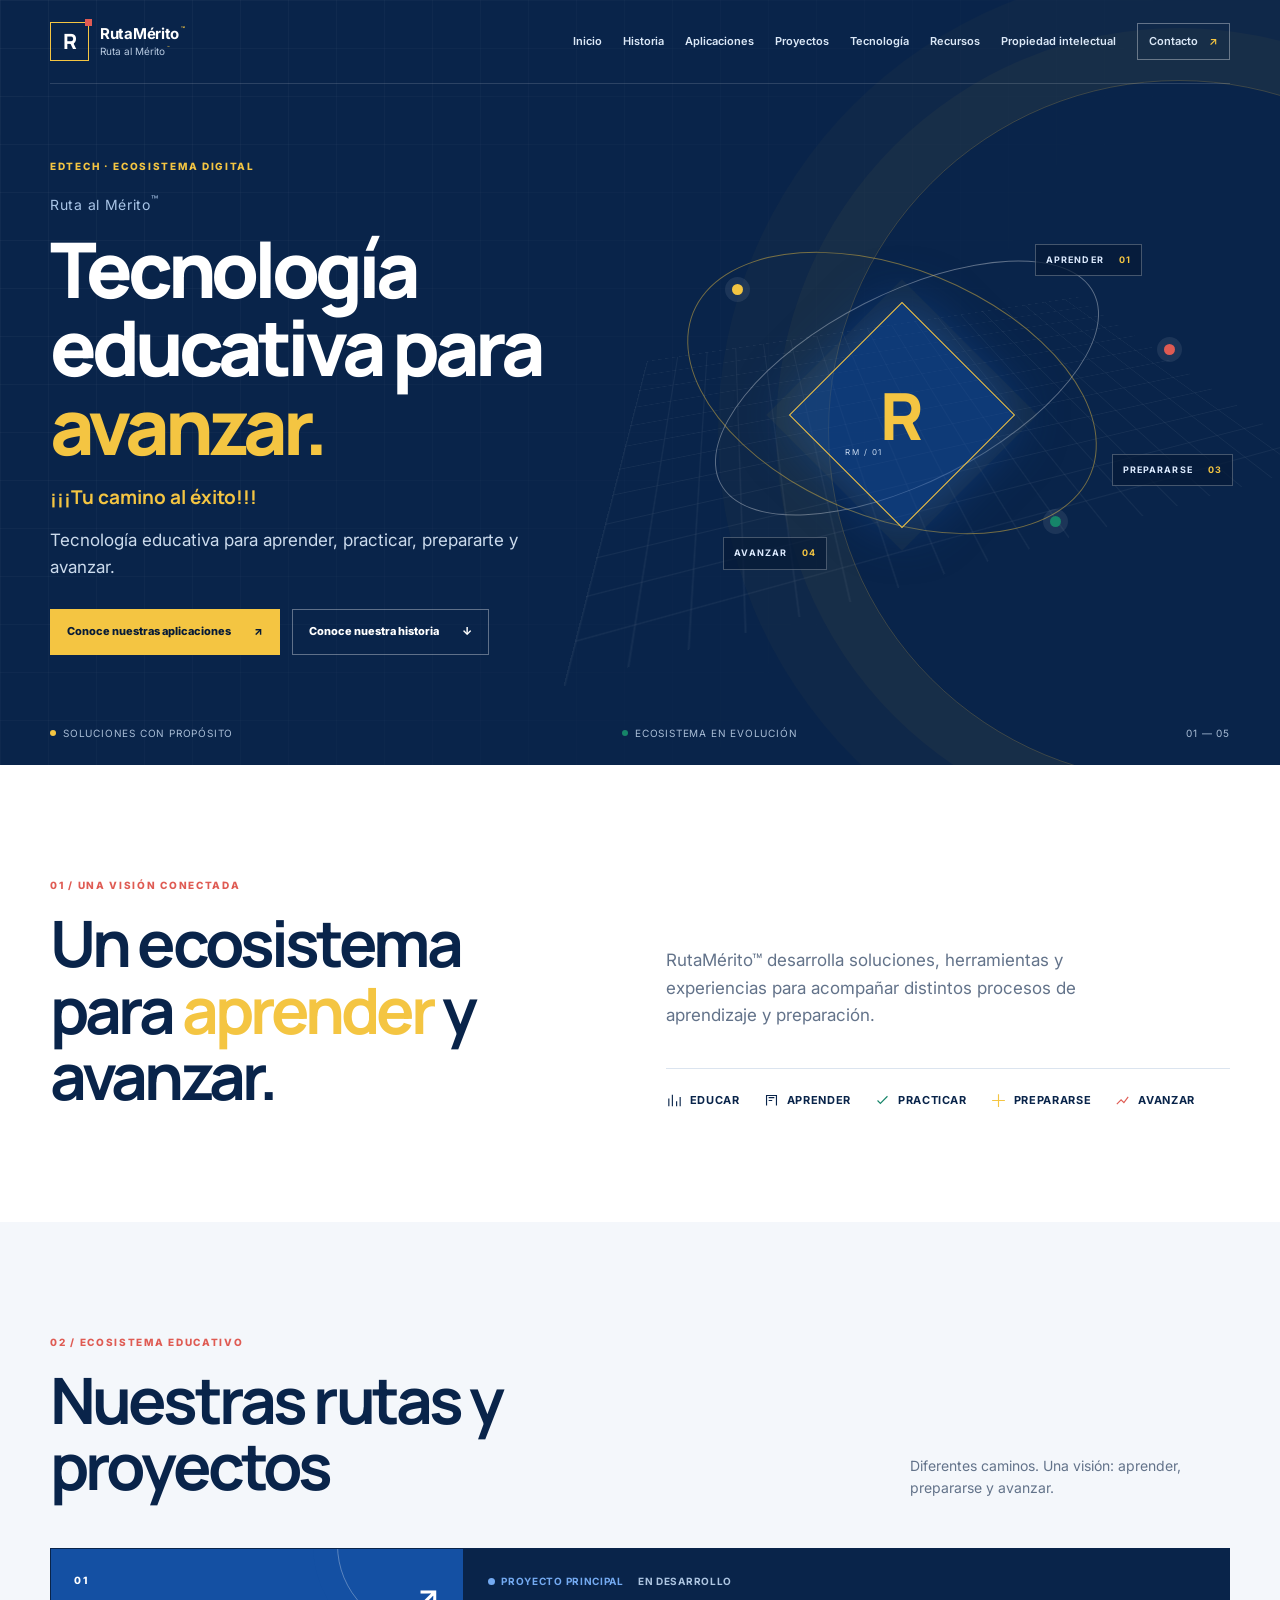
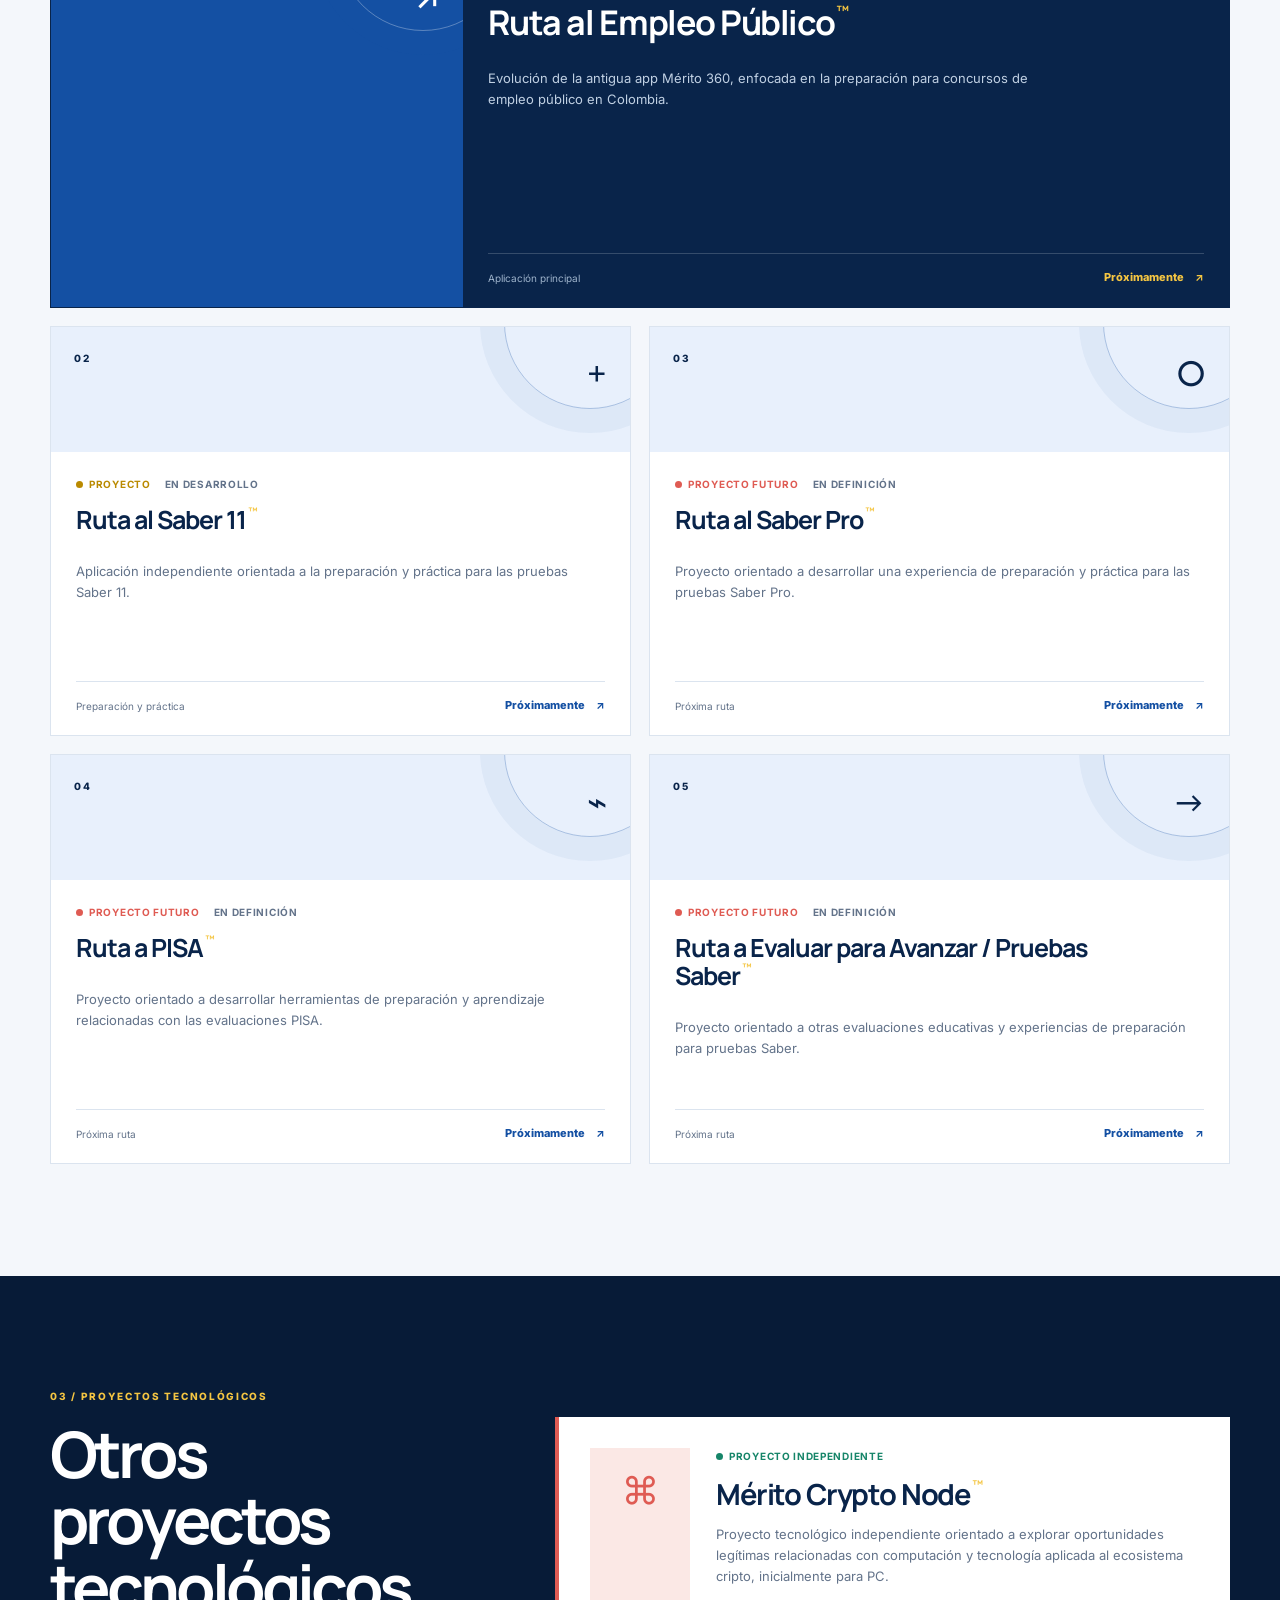
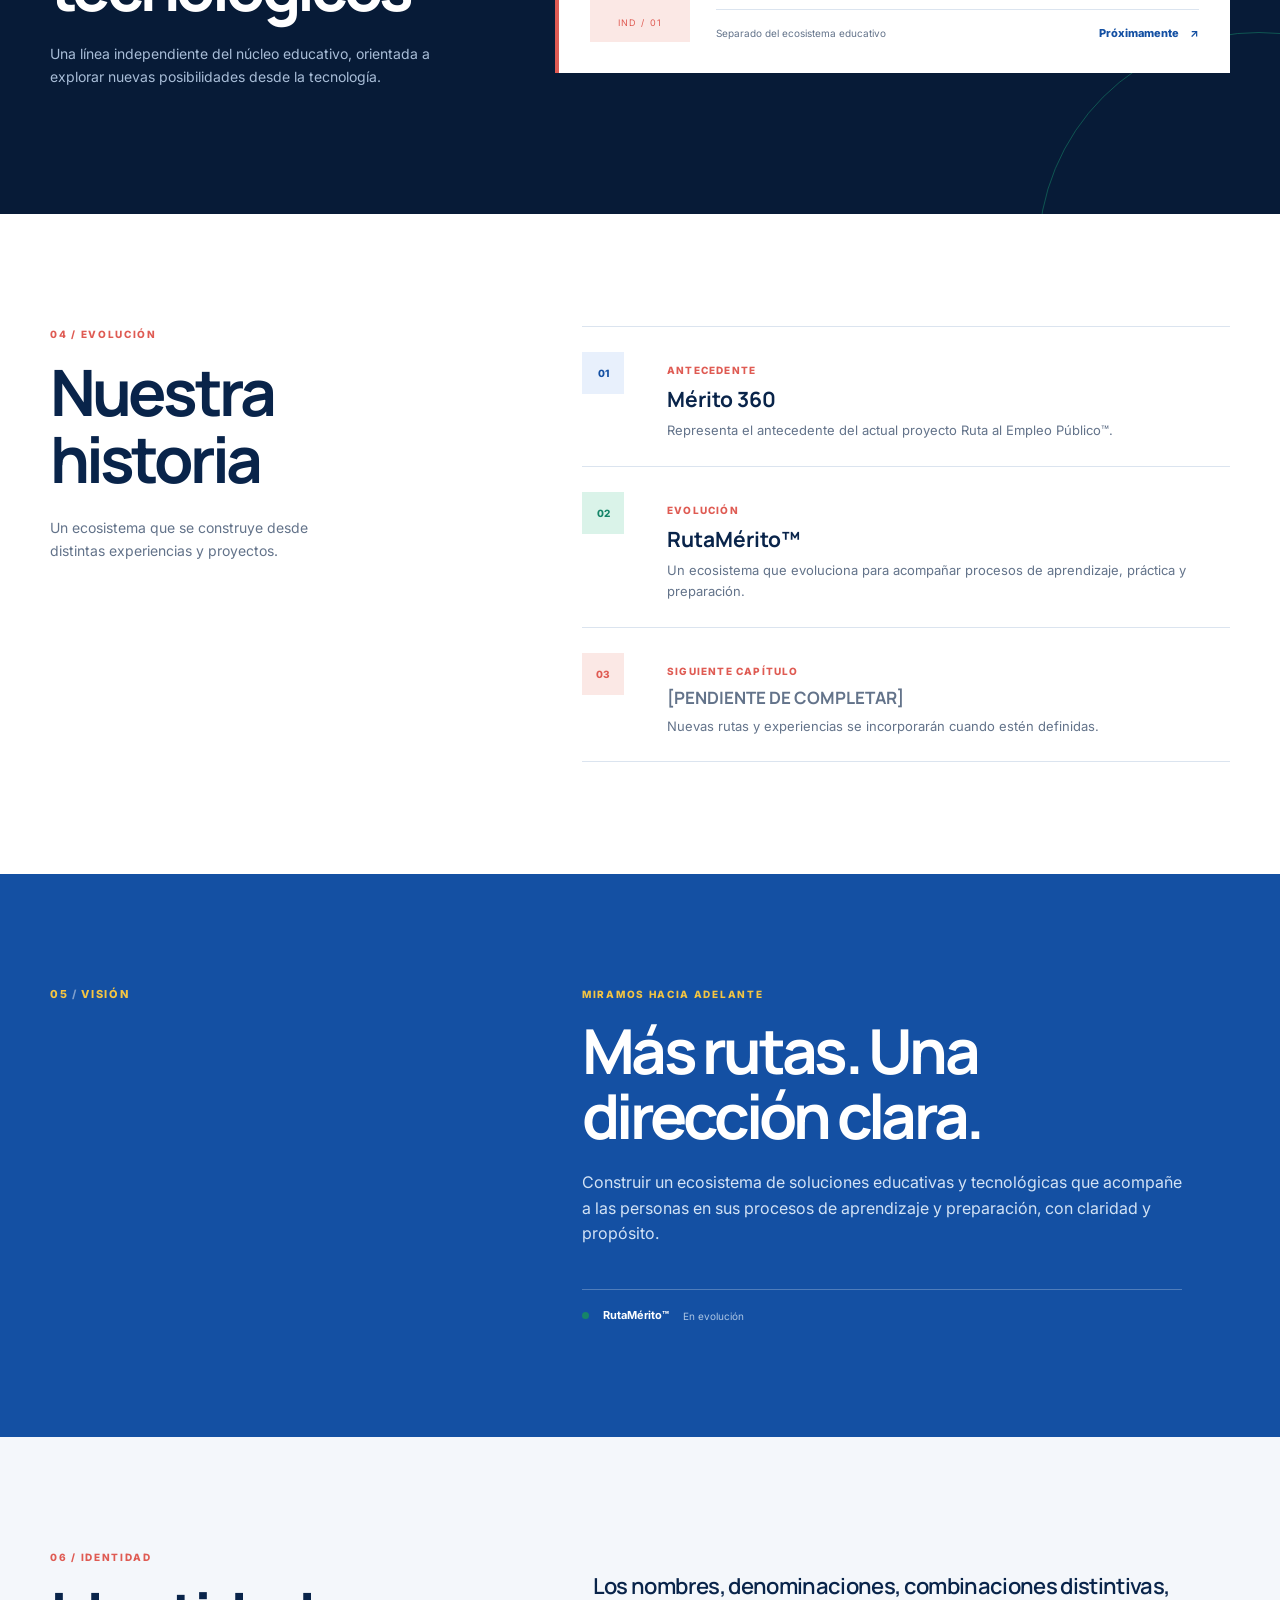
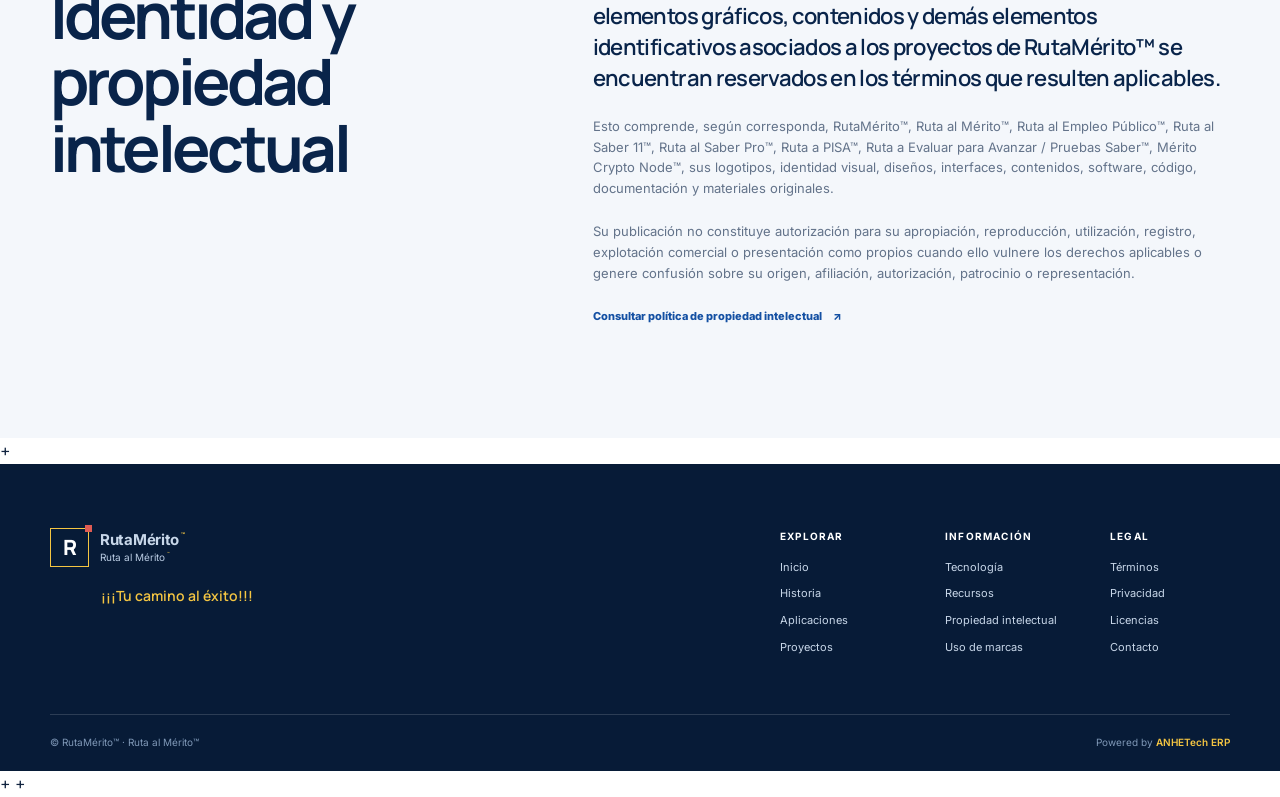
==== index.html @ d7ef92ea "Publish RutaMérito institutional website" ====
<!doctype html>
<html lang="es">
<head>
  <meta charset="utf-8">
  <meta name="viewport" content="width=device-width, initial-scale=1">
  <meta name="description" content="Tecnología educativa para aprender, practicar, prepararte y avanzar.">
  <meta property="og:title" content="RutaMérito | Ruta al Mérito">
  <meta property="og:description" content="Tecnología educativa para aprender, practicar, prepararte y avanzar.">
  <meta property="og:type" content="website">
  <meta name="theme-color" content="#09244a">
  <title>RutaMérito | Ruta al Mérito</title>
  <link rel="icon" href="favicon.svg" type="image/svg+xml">
  <link rel="preconnect" href="https://fonts.googleapis.com">
  <link rel="preconnect" href="https://fonts.gstatic.com" crossorigin>
  <link href="https://fonts.googleapis.com/css2?family=Inter:wght@400;500;600;700;800&family=Manrope:wght@400;500;600;700;800&display=swap" rel="stylesheet">
  <link rel="stylesheet" href="styles.css">
  <script defer src="script.js"></script>
</head>
<body>
  <header class="site-header" id="inicio">
    <nav class="nav shell" aria-label="Navegación principal">
      <a class="brand" href="#inicio" aria-label="RutaMérito, inicio"><span class="brand-mark">R<span></span></span><span class="brand-copy"><strong>RutaMérito<sup>™</sup></strong><small>Ruta al Mérito<sup>™</sup></small></span></a>
      <button class="menu-toggle" type="button" aria-expanded="false" aria-controls="site-menu"><span></span><span></span><span></span><b>Menú</b></button>
      <div class="nav-links" id="site-menu"><a href="#inicio">Inicio</a><a href="#historia">Historia</a><a href="#aplicaciones">Aplicaciones</a><a href="#proyectos">Proyectos</a><a href="#tecnologia">Tecnología</a><a href="#recursos">Recursos</a><a href="#propiedad">Propiedad intelectual</a><a class="nav-contact" href="#contacto">Contacto <span>↗</span></a></div>
    </nav>
    <div class="hero shell">
      <div class="hero-copy reveal"><p class="eyebrow">EDTECH · ECOSISTEMA DIGITAL</p><p class="hero-kicker">Ruta al Mérito<sup>™</sup></p><h1>Tecnología educativa para <em>avanzar.</em></h1><p class="hero-slogan">¡¡¡Tu camino al éxito!!!</p><p class="hero-lead">Tecnología educativa para aprender, practicar, prepararte y avanzar.</p><div class="hero-actions"><a class="button button-primary" href="#aplicaciones">Conoce nuestras aplicaciones <span>↗</span></a><a class="button button-ghost" href="#historia">Conoce nuestra historia <span>↓</span></a></div></div>
      <div class="hero-visual reveal" aria-label="Sistema de rutas de RutaMérito"><div class="visual-grid"></div><div class="visual-orbit orbit-one"></div><div class="visual-orbit orbit-two"></div><div class="visual-core"><span>R</span><small>RM / 01</small></div><div class="visual-tag tag-top">APRENDER <b>01</b></div><div class="visual-tag tag-right">PREPARARSE <b>03</b></div><div class="visual-tag tag-bottom">AVANZAR <b>04</b></div><span class="visual-point point-yellow"></span><span class="visual-point point-red"></span><span class="visual-point point-green"></span></div>
    </div>
    <div class="hero-meta shell"><span><i class="dot dot-yellow"></i> Soluciones con propósito</span><span><i class="dot dot-green"></i> Ecosistema en evolución</span><span>01 — 05</span></div>
  </header>
  <main>
    <section class="section intro-section" id="aplicaciones"><div class="shell intro-layout"><div class="section-heading reveal"><p class="eyebrow">01 / UNA VISIÓN CONECTADA</p><h2>Un ecosistema para <em>aprender</em> y avanzar.</h2></div><div class="intro-side reveal"><p>RutaMérito™ desarrolla soluciones, herramientas y experiencias para acompañar distintos procesos de aprendizaje y preparación.</p><div class="concept-row"><span><svg viewBox="0 0 24 24" aria-hidden="true"><path d="M4 20V9m5 11V4m6 16v-7m5 7V7"/></svg>Educar</span><span><svg viewBox="0 0 24 24" aria-hidden="true"><path d="M5 19V5h14v14M8 8h8M8 12h5"/></svg>Aprender</span><span><svg viewBox="0 0 24 24" aria-hidden="true"><path d="m5 12 4 4L19 6"/></svg>Practicar</span><span><svg viewBox="0 0 24 24" aria-hidden="true"><path d="M12 3v18M3 12h18"/></svg>Prepararse</span><span><svg viewBox="0 0 24 24" aria-hidden="true"><path d="M4 17 10 11l4 4 6-8"/></svg>Avanzar</span></div></div></div></section>
    <section class="section projects-section" id="proyectos"><div class="shell"><div class="section-heading section-heading-wide reveal"><div><p class="eyebrow">02 / ECOSISTEMA EDUCATIVO</p><h2>Nuestras rutas y proyectos</h2></div><p>Diferentes caminos. Una visión: aprender, prepararse y avanzar.</p></div><div class="project-grid">
      <article class="project-card project-main reveal"><div class="card-top"><span class="route-number">01</span><span class="card-symbol">↗</span></div><div class="project-content"><div class="project-meta"><span class="status status-main">Proyecto principal</span><span>En desarrollo</span></div><h3>Ruta al Empleo Público<sup>™</sup></h3><p>Evolución de la antigua app Mérito 360, enfocada en la preparación para concursos de empleo público en Colombia.</p><div class="project-footer"><span class="card-note">Aplicación principal</span><a class="card-link" href="#contacto">Próximamente <b>↗</b></a></div></div></article>
      <article class="project-card reveal"><div class="card-top"><span class="route-number">02</span><span class="card-symbol">+</span></div><div class="project-content"><div class="project-meta"><span class="status status-build">Proyecto</span><span>En desarrollo</span></div><h3>Ruta al Saber 11<sup>™</sup></h3><p>Aplicación independiente orientada a la preparación y práctica para las pruebas Saber 11.</p><div class="project-footer"><span class="card-note">Preparación y práctica</span><a class="card-link" href="#contacto">Próximamente <b>↗</b></a></div></div></article>
      <article class="project-card project-future reveal"><div class="card-top"><span class="route-number">03</span><span class="card-symbol">○</span></div><div class="project-content"><div class="project-meta"><span class="status status-future">Proyecto futuro</span><span>En definición</span></div><h3>Ruta al Saber Pro<sup>™</sup></h3><p>Proyecto orientado a desarrollar una experiencia de preparación y práctica para las pruebas Saber Pro.</p><div class="project-footer"><span class="card-note">Próxima ruta</span><a class="card-link" href="#contacto">Próximamente <b>↗</b></a></div></div></article>
      <article class="project-card project-future reveal"><div class="card-top"><span class="route-number">04</span><span class="card-symbol">⌁</span></div><div class="project-content"><div class="project-meta"><span class="status status-future">Proyecto futuro</span><span>En definición</span></div><h3>Ruta a PISA<sup>™</sup></h3><p>Proyecto orientado a desarrollar herramientas de preparación y aprendizaje relacionadas con las evaluaciones PISA.</p><div class="project-footer"><span class="card-note">Próxima ruta</span><a class="card-link" href="#contacto">Próximamente <b>↗</b></a></div></div></article>
      <article class="project-card project-future reveal"><div class="card-top"><span class="route-number">05</span><span class="card-symbol">→</span></div><div class="project-content"><div class="project-meta"><span class="status status-future">Proyecto futuro</span><span>En definición</span></div><h3>Ruta a Evaluar para Avanzar / Pruebas Saber<sup>™</sup></h3><p>Proyecto orientado a otras evaluaciones educativas y experiencias de preparación para pruebas Saber.</p><div class="project-footer"><span class="card-note">Próxima ruta</span><a class="card-link" href="#contacto">Próximamente <b>↗</b></a></div></div></article>
    </div></div></section>
    <section class="section tech-section" id="tecnologia"><div class="shell tech-layout"><div class="tech-heading reveal"><p class="eyebrow">03 / PROYECTOS TECNOLÓGICOS</p><h2>Otros proyectos tecnológicos</h2><p>Una línea independiente del núcleo educativo, orientada a explorar nuevas posibilidades desde la tecnología.</p></div><article class="tech-card reveal"><div class="tech-card-mark"><span>⌘</span><small>IND / 01</small></div><div class="tech-card-copy"><div class="project-meta"><span class="status status-independent">Proyecto independiente</span></div><h3>Mérito Crypto Node<sup>™</sup></h3><p>Proyecto tecnológico independiente orientado a explorar oportunidades legítimas relacionadas con computación y tecnología aplicada al ecosistema cripto, inicialmente para PC.</p><div class="project-footer"><span class="card-note">Separado del ecosistema educativo</span><a class="card-link" href="#contacto">Próximamente <b>↗</b></a></div></div></article></div></section>
    <section class="section history-section" id="historia"><div class="shell history-layout"><div class="section-heading reveal"><p class="eyebrow">04 / EVOLUCIÓN</p><h2>Nuestra historia</h2><p class="heading-note">Un ecosistema que se construye desde distintas experiencias y proyectos.</p></div><div class="timeline reveal"><div class="timeline-item"><span class="timeline-marker">01</span><div><p class="timeline-label">Antecedente</p><h3>Mérito 360</h3><p>Representa el antecedente del actual proyecto Ruta al Empleo Público™.</p></div></div><div class="timeline-item"><span class="timeline-marker">02</span><div><p class="timeline-label">Evolución</p><h3>RutaMérito™</h3><p>Un ecosistema que evoluciona para acompañar procesos de aprendizaje, práctica y preparación.</p></div></div><div class="timeline-item timeline-pending"><span class="timeline-marker">03</span><div><p class="timeline-label">Siguiente capítulo</p><h3>[PENDIENTE DE COMPLETAR]</h3><p>Nuevas rutas y experiencias se incorporarán cuando estén definidas.</p></div></div></div></div></section>
    <section class="section vision-section" id="recursos"><div class="shell vision-layout"><div class="vision-index reveal">05 <span>/</span> VISIÓN</div><div class="vision-copy reveal"><p class="eyebrow">MIRAMOS HACIA ADELANTE</p><h2>Más rutas. Una dirección clara.</h2><p>Construir un ecosistema de soluciones educativas y tecnológicas que acompañe a las personas en sus procesos de aprendizaje y preparación, con claridad y propósito.</p><div class="vision-line"><span></span><b>RutaMérito™</b><small>En evolución</small></div></div></div></section>
    <section class="section ip-section" id="propiedad"><div class="shell ip-layout"><div class="section-heading reveal"><p class="eyebrow">06 / IDENTIDAD</p><h2>Identidad y propiedad intelectual</h2></div><div class="ip-copy reveal"><p class="ip-highlight">Los nombres, denominaciones, combinaciones distintivas, elementos gráficos, contenidos y demás elementos identificativos asociados a los proyectos de RutaMérito™ se encuentran reservados en los términos que resulten aplicables.</p><p>Esto comprende, según corresponda, RutaMérito™, Ruta al Mérito™, Ruta al Empleo Público™, Ruta al Saber 11™, Ruta al Saber Pro™, Ruta a PISA™, Ruta a Evaluar para Avanzar / Pruebas Saber™, Mérito Crypto Node™, sus logotipos, identidad visual, diseños, interfaces, contenidos, software, código, documentación y materiales originales.</p><p>Su publicación no constituye autorización para su apropiación, reproducción, utilización, registro, explotación comercial o presentación como propios cuando ello vulnere los derechos aplicables o genere confusión sobre su origen, afiliación, autorización, patrocinio o representación.</p><a class="text-link" href="legal/PROPIEDAD-INTELECTUAL.md">Consultar política de propiedad intelectual <span>↗</span></a></div></div></section>
+  </main>
  <footer class="site-footer" id="contacto"><div class="shell footer-top"><div class="footer-brand"><a class="brand" href="#inicio"><span class="brand-mark">R<span></span></span><span class="brand-copy"><strong>RutaMérito<sup>™</sup></strong><small>Ruta al Mérito<sup>™</sup></small></span></a><p>¡¡¡Tu camino al éxito!!!</p></div><div class="footer-nav"><div><strong>Explorar</strong><a href="#inicio">Inicio</a><a href="#historia">Historia</a><a href="#aplicaciones">Aplicaciones</a><a href="#proyectos">Proyectos</a></div><div><strong>Información</strong><a href="#tecnologia">Tecnología</a><a href="#recursos">Recursos</a><a href="#propiedad">Propiedad intelectual</a><a href="legal/USO-DE-MARCAS.md">Uso de marcas</a></div><div><strong>Legal</strong><a href="legal/TERMINOS-Y-CONDICIONES.md">Términos</a><a href="legal/POLITICA-DE-PRIVACIDAD.md">Privacidad</a><a href="legal/LICENCIAS.md">Licencias</a><a href="#contacto">Contacto</a></div></div></div><div class="shell footer-bottom"><span>© RutaMérito™ · Ruta al Mérito™</span><span>Powered by <strong>ANHETech ERP</strong></span></div></footer>
+</body>
+</html>
---- styles.css ----
:root{--blue-950:#071b37;--blue-900:#09244a;--blue-700:#1450a3;--blue-100:#e8f0fc;--yellow:#f4c542;--yellow-soft:#fff4c9;--red:#df5b53;--red-soft:#fbe8e5;--green:#168569;--green-soft:#daf3e9;--white:#fff;--mist:#f4f7fb;--ink:#10233f;--muted:#63738a;--line:#dbe4ef;--shadow:0 18px 45px rgba(9,36,74,.1);--display:'Manrope','Inter',sans-serif;--body:'Inter','Segoe UI',sans-serif}*{box-sizing:border-box}html{scroll-behavior:smooth}body{margin:0;color:var(--ink);background:var(--white);font-family:var(--body);line-height:1.6}a{color:inherit;text-decoration:none}button,a{-webkit-tap-highlight-color:transparent}.shell{width:min(1180px,calc(100% - 56px));margin:0 auto}.site-header{color:var(--white);background:var(--blue-900);min-height:760px;position:relative;overflow:hidden}.site-header:before{content:'';position:absolute;inset:0;opacity:.24;background-image:linear-gradient(rgba(255,255,255,.16) 1px,transparent 1px),linear-gradient(90deg,rgba(255,255,255,.16) 1px,transparent 1px);background-size:48px 48px;mask-image:linear-gradient(120deg,#000,transparent 75%)}.site-header:after{content:'';position:absolute;width:700px;height:700px;border:1px solid rgba(244,197,66,.22);border-radius:50%;right:-250px;top:80px;box-shadow:0 0 0 52px rgba(244,197,66,.035),0 0 0 110px rgba(244,197,66,.025)}.nav{min-height:84px;display:flex;align-items:center;justify-content:space-between;position:relative;z-index:4;border-bottom:1px solid rgba(255,255,255,.14)}.brand{display:inline-flex;align-items:center;gap:11px}.brand-mark{position:relative;display:grid;place-items:center;width:39px;height:39px;color:var(--white);border:1px solid var(--yellow);font-family:var(--display);font-size:21px;font-weight:800}.brand-mark span{position:absolute;width:7px;height:7px;right:-4px;top:-4px;background:var(--red)}.brand-copy strong,.brand-copy small{display:block;line-height:1.1}.brand-copy strong{font-size:15px;letter-spacing:-.02em}.brand-copy small{margin-top:4px;color:#b9cbe2;font-size:10px}.brand sup,h3 sup{color:var(--yellow);font-size:.42em;vertical-align:top;margin-left:2px}.nav-links{display:flex;align-items:center;gap:21px;color:#dbe8f7;font-size:11px;font-weight:600}.nav-links a{transition:color .2s ease}.nav-links a:hover,.nav-links a:focus-visible{color:var(--yellow)}.nav-contact{border:1px solid rgba(255,255,255,.35);padding:9px 11px}.nav-contact span{color:var(--yellow);margin-left:8px}.menu-toggle{display:none;background:transparent;color:var(--white);border:1px solid rgba(255,255,255,.35);padding:9px 11px;font:inherit}.menu-toggle span{display:block;width:17px;height:1px;margin:3px 0;background:currentColor}.menu-toggle b{position:absolute;width:1px;height:1px;overflow:hidden;clip:rect(0 0 0 0)}.hero{display:grid;grid-template-columns:.96fr 1.04fr;align-items:center;min-height:600px;gap:50px;position:relative;z-index:1}.hero-copy{padding:74px 0 70px}.eyebrow{color:var(--red);font-size:10px;font-weight:800;letter-spacing:.17em;margin:0 0 17px}.site-header .eyebrow{color:var(--yellow)}.hero-kicker{color:#a9c5e7;font-size:14px;letter-spacing:.05em;margin-bottom:14px}.hero h1{max-width:630px;margin:0 0 15px;color:var(--white);font:800 clamp(48px,6vw,78px)/1.02 var(--display);letter-spacing:-.065em}.hero h1 em,h2 em{color:var(--yellow);font-style:normal}.hero-slogan{color:var(--yellow);font:700 19px var(--display);margin-bottom:17px}.hero-lead{max-width:475px;color:#ccdbed;font-size:17px;margin-bottom:28px}.hero-actions{display:flex;flex-wrap:wrap;gap:12px}.button{display:inline-flex;align-items:center;gap:23px;padding:13px 16px;border:1px solid transparent;font-size:11px;font-weight:800;transition:transform .2s ease,background .2s ease,border-color .2s ease}.button:hover{transform:translateY(-3px)}.button:focus-visible,.card-link:focus-visible,.text-link:focus-visible{outline:3px solid rgba(244,197,66,.6);outline-offset:4px}.button-primary{color:var(--blue-950);background:var(--yellow)}.button-primary:hover{background:#ffd96f}.button-ghost{color:var(--white);border-color:rgba(255,255,255,.35)}.button-ghost:hover{border-color:var(--yellow);color:var(--yellow)}.hero-visual{height:470px;position:relative}.visual-grid{position:absolute;inset:45px 10px;opacity:.38;background-image:linear-gradient(rgba(255,255,255,.13) 1px,transparent 1px),linear-gradient(90deg,rgba(255,255,255,.13) 1px,transparent 1px);background-size:32px 32px;transform:perspective(500px) rotateX(55deg) rotateZ(-19deg);transform-origin:center}.visual-orbit{position:absolute;border:1px solid rgba(255,255,255,.35);border-radius:50%;transform:rotate(-27deg)}.orbit-one{width:420px;height:190px;top:123px;left:55px}.orbit-two{width:430px;height:250px;top:98px;left:35px;border-color:rgba(244,197,66,.45);transform:rotate(22deg)}.visual-core{position:absolute;display:grid;place-items:center;width:160px;height:160px;top:165px;left:180px;border:1px solid var(--yellow);background:rgba(20,80,163,.5);box-shadow:0 0 0 16px rgba(244,197,66,.04),0 0 55px rgba(20,80,163,.7);transform:rotate(45deg)}.visual-core span{color:var(--yellow);font:800 65px var(--display);transform:rotate(-45deg)}.visual-core small{position:absolute;bottom:19px;color:#cbdcf1;font-size:8px;letter-spacing:.18em;transform:rotate(-45deg)}.visual-tag{position:absolute;padding:8px 10px;color:#dceafe;border:1px solid rgba(255,255,255,.25);background:rgba(7,27,55,.7);font-size:9px;font-weight:700;letter-spacing:.12em}.visual-tag b{color:var(--yellow);margin-left:12px}.tag-top{top:74px;right:88px}.tag-right{right:-3px;top:284px}.tag-bottom{bottom:70px;left:81px}.visual-point{position:absolute;width:11px;height:11px;border-radius:50%;box-shadow:0 0 0 7px rgba(255,255,255,.08)}.point-yellow{top:114px;left:90px;background:var(--yellow)}.point-red{right:55px;top:174px;background:var(--red)}.point-green{bottom:113px;right:169px;background:var(--green)}.hero-meta{display:flex;justify-content:space-between;position:relative;z-index:1;padding-bottom:24px;color:#a9bdd6;font-size:10px;letter-spacing:.08em;text-transform:uppercase}.hero-meta span{display:flex;align-items:center;gap:7px}.dot{width:6px;height:6px;display:inline-block;border-radius:50%}.dot-yellow{background:var(--yellow)}.dot-green{background:var(--green)}.section{padding:112px 0}.intro-section{background:var(--white)}.intro-layout{display:grid;grid-template-columns:.95fr 1.05fr;gap:105px;align-items:end}.section-heading h2,.tech-heading h2{max-width:580px;margin:0;color:var(--blue-900);font:700 clamp(39px,5vw,64px)/1.04 var(--display);letter-spacing:-.06em}.intro-side{color:var(--muted);font-size:17px}.intro-side>p{max-width:470px}.concept-row{display:flex;flex-wrap:wrap;gap:18px 23px;margin-top:39px;padding-top:23px;border-top:1px solid var(--line)}.concept-row span{display:inline-flex;align-items:center;gap:7px;color:var(--blue-900);font-size:11px;font-weight:700;text-transform:uppercase;letter-spacing:.06em}.concept-row span:nth-child(3) svg{color:var(--green)}.concept-row span:nth-child(4) svg{color:var(--yellow)}.concept-row span:nth-child(5) svg{color:var(--red)}.concept-row svg{width:17px;height:17px;fill:none;stroke:currentColor;stroke-width:1.6}.projects-section{background:var(--mist)}.section-heading-wide{display:flex;align-items:end;justify-content:space-between;gap:50px;margin-bottom:48px}.section-heading-wide>p{max-width:320px;margin:0;color:var(--muted);font-size:14px}.project-grid{display:grid;grid-template-columns:repeat(2,1fr);gap:18px}.project-card{display:flex;flex-direction:column;min-height:410px;background:var(--white);border:1px solid var(--line);transition:transform .25s ease,box-shadow .25s ease,border-color .25s ease}.project-card:hover{transform:translateY(-6px);box-shadow:var(--shadow);border-color:#afc5e1}.project-main{grid-column:span 2;min-height:360px;background:var(--blue-900);color:var(--white);border-color:var(--blue-900);display:grid;grid-template-columns:.7fr 1.3fr}.project-main:hover{border-color:var(--blue-900)}.card-top{min-height:125px;display:flex;justify-content:space-between;align-items:flex-start;padding:23px;background:var(--blue-100);color:var(--blue-900);position:relative;overflow:hidden}.card-top:after{content:'';width:170px;height:170px;position:absolute;right:-46px;top:-90px;border:1px solid rgba(20,80,163,.3);border-radius:50%;box-shadow:0 0 0 24px rgba(20,80,163,.05)}.project-main .card-top{min-height:100%;background:var(--blue-700);color:var(--white)}.project-main .card-top:after{border-color:rgba(255,255,255,.3)}.route-number{font-size:10px;font-weight:800;letter-spacing:.15em}.card-symbol{position:relative;z-index:1;font:500 34px var(--display)}.project-content{display:flex;flex:1;flex-direction:column;padding:24px 25px 20px}.project-meta{display:flex;align-items:center;gap:14px;margin-bottom:14px;color:var(--muted);font-size:10px;font-weight:700;text-transform:uppercase;letter-spacing:.07em}.project-main .project-meta{color:#adc5e1}.status:before{content:'';width:7px;height:7px;display:inline-block;margin-right:6px;border-radius:50%;background:currentColor}.status-main{color:#74aaf1}.status-build{color:#ba8a00}.status-future{color:var(--red)}.status-independent{color:var(--green)}.project-content h3,.tech-card h3{max-width:480px;margin:0 0 14px;color:var(--blue-900);font:700 25px/1.12 var(--display);letter-spacing:-.04em}.project-main h3{color:var(--white);font-size:34px}.project-content>p,.tech-card-copy>p{max-width:570px;color:var(--muted);font-size:13px;margin-bottom:22px}.project-main .project-content>p{color:#c0d0e3}.project-footer{display:flex;justify-content:space-between;align-items:center;gap:15px;margin-top:auto;padding-top:15px;border-top:1px solid var(--line)}.project-main .project-footer{border-color:rgba(255,255,255,.18)}.card-note{color:var(--muted);font-size:10px}.project-main .card-note{color:#9fb4cc}.card-link,.text-link{color:var(--blue-700);font-size:11px;font-weight:800}.project-main .card-link{color:var(--yellow)}.card-link b,.text-link span{margin-left:9px}.card-link:hover,.text-link:hover{color:var(--red)}.tech-section{color:var(--white);background:var(--blue-950);position:relative;overflow:hidden}.tech-section:after{content:'';position:absolute;width:440px;height:440px;right:-200px;bottom:-260px;border:1px solid rgba(22,133,105,.55);border-radius:50%}.tech-layout{display:grid;grid-template-columns:.75fr 1.25fr;gap:100px;align-items:center;position:relative;z-index:1}.tech-heading h2{color:var(--white)}.tech-heading .eyebrow{color:var(--yellow)}.tech-heading>p:last-child{max-width:380px;margin-top:23px;color:#a8bdd7;font-size:14px}.tech-card{display:grid;grid-template-columns:100px 1fr;gap:26px;padding:31px;color:var(--ink);background:var(--white);border-left:4px solid var(--red);transition:transform .25s ease,box-shadow .25s ease}.tech-card:hover{transform:translateY(-6px);box-shadow:0 18px 45px rgba(0,0,0,.2)}.tech-card-mark{min-height:100%;padding:12px;color:var(--red);background:var(--red-soft);display:flex;flex-direction:column;align-items:center;justify-content:space-between}.tech-card-mark span{font-size:38px}.tech-card-mark small{font-size:9px;letter-spacing:.12em}.tech-card h3{font-size:29px}.tech-card .project-footer{margin-top:20px}.history-section{background:var(--white)}.history-layout{display:grid;grid-template-columns:.8fr 1.2fr;gap:100px}.heading-note{max-width:300px;margin-top:25px;color:var(--muted);font-size:14px}.timeline{border-top:1px solid var(--line)}.timeline-item{display:grid;grid-template-columns:63px 1fr;gap:22px;padding:25px 0;border-bottom:1px solid var(--line)}.timeline-marker{display:grid;place-items:center;width:42px;height:42px;color:var(--blue-700);background:var(--blue-100);font-size:10px;font-weight:800}.timeline-item:nth-child(2) .timeline-marker{color:var(--green);background:var(--green-soft)}.timeline-item:nth-child(3) .timeline-marker{color:var(--red);background:var(--red-soft)}.timeline-label{color:var(--red);font-size:10px;font-weight:800;letter-spacing:.12em;text-transform:uppercase;margin-bottom:7px}.timeline-item h3{margin:0 0 7px;color:var(--blue-900);font:700 21px var(--display)}.timeline-item p:last-child{max-width:520px;margin:0;color:var(--muted);font-size:13px}.timeline-pending h3{color:var(--muted);font-size:17px}.vision-section{color:var(--white);background:var(--blue-700)}.vision-layout{display:grid;grid-template-columns:.8fr 1.2fr;gap:100px}.vision-index{color:var(--yellow);font-size:11px;font-weight:800;letter-spacing:.15em}.vision-index span{color:rgba(255,255,255,.45)}.vision-copy{max-width:600px}.vision-copy .eyebrow{color:var(--yellow)}.vision-copy h2{margin:0 0 22px;color:var(--white);font:700 clamp(38px,5vw,62px)/1.04 var(--display);letter-spacing:-.06em}.vision-copy>p:not(.eyebrow){color:#d2e2f5;font-size:16px}.vision-line{display:flex;align-items:center;gap:14px;margin-top:42px;padding-top:17px;border-top:1px solid rgba(255,255,255,.25)}.vision-line span{width:7px;height:7px;background:var(--green);border-radius:50%}.vision-line b{font-size:11px}.vision-line small{color:#adc6e4;font-size:10px}.ip-section{background:var(--mist)}.ip-layout{display:grid;grid-template-columns:.82fr 1.18fr;gap:100px}.ip-copy{color:var(--muted);font-size:13px}.ip-highlight{color:var(--blue-900);font:600 22px/1.4 var(--display);letter-spacing:-.03em}.ip-copy p{margin-bottom:22px}.ip-copy .text-link{display:inline-block;margin-top:3px}.site-footer{color:#c8d7e9;background:var(--blue-950);padding:64px 0 21px}.footer-top{display:flex;justify-content:space-between;gap:80px;padding-bottom:58px}.footer-brand>p{margin:19px 0 0 51px;color:var(--yellow);font:600 14px var(--display)}.footer-nav{display:grid;grid-template-columns:repeat(3,minmax(120px,1fr));gap:45px}.footer-nav div{display:flex;flex-direction:column;gap:9px;font-size:11px}.footer-nav strong{color:var(--white);margin-bottom:6px;font-size:10px;letter-spacing:.12em;text-transform:uppercase}.footer-nav a:hover{color:var(--yellow)}.footer-bottom{display:flex;justify-content:space-between;padding-top:19px;border-top:1px solid rgba(255,255,255,.15);color:#7f98b7;font-size:10px}.footer-bottom strong{color:var(--yellow);font-weight:600}.reveal{opacity:0;transform:translateY(18px);transition:opacity .65s ease,transform .65s ease}.reveal.is-visible{opacity:1;transform:translateY(0)}
@media(max-width:430px){.hero-actions{display:grid}.button{justify-content:space-between}.hero-visual{transform:scale(.63);width:159%;height:275px}.concept-row{gap:16px}.project-footer{align-items:flex-start;flex-direction:column}.footer-nav{grid-template-columns:repeat(2,minmax(0,1fr));row-gap:30px;min-width:0}.footer-nav div{min-width:0}.footer-nav div:last-child{grid-column:span 2}.footer-nav a{overflow-wrap:anywhere}}
@media(prefers-reduced-motion:reduce){html{scroll-behavior:auto}.reveal{opacity:1;transform:none;transition:none}.project-card,.tech-card,.button{transition:none}}
@media(max-width:1050px){.nav-links{gap:13px}.nav-links a{font-size:10px}.hero{gap:20px}.tech-layout,.history-layout,.vision-layout,.ip-layout{gap:55px}}
@media(max-width:800px){.shell{width:min(100% - 32px,600px)}.site-header{min-height:auto}.nav{min-height:74px}.menu-toggle{display:block;position:relative;z-index:5}.nav-links{display:none;position:absolute;top:66px;right:0;left:0;padding:16px;flex-direction:column;align-items:stretch;gap:0;background:var(--blue-950);border:1px solid rgba(255,255,255,.2);box-shadow:var(--shadow)}.nav-links.open{display:flex}.nav-links a{padding:12px 4px;border-bottom:1px solid rgba(255,255,255,.1);font-size:11px}.nav-links .nav-contact{margin-top:10px;text-align:center;border:1px solid rgba(255,255,255,.3)}.hero{display:block;min-height:0}.hero-copy{padding:80px 0 35px}.hero h1{font-size:clamp(45px,13vw,66px)}.hero-visual{height:330px;transform:scale(.76);transform-origin:top left;width:131%}.hero-meta{display:none}.section{padding:76px 0}.intro-layout,.tech-layout,.history-layout,.vision-layout,.ip-layout{grid-template-columns:1fr;gap:39px}.section-heading-wide{display:block}.section-heading-wide>p{margin-top:20px}.project-grid{grid-template-columns:1fr}.project-main{grid-column:auto;display:flex}.project-main .card-top{min-height:125px}.project-content h3,.project-main h3{font-size:25px}.tech-card{grid-template-columns:63px 1fr;padding:20px;gap:17px}.tech-card-mark{min-height:130px}.footer-top{display:block;padding-bottom:40px}.footer-nav{margin-top:42px;gap:18px}.footer-bottom{display:block}.footer-bottom span{display:block}.footer-bottom span+span{margin-top:8px}}
@media(max-width:430px){.hero-actions{display:grid}.button{justify-content:space-between}.hero-visual{transform:scale(.63);width:159%;height:275px}.concept-row{gap:16px}.project-footer{align-items:flex-start;flex-direction:column}.footer-nav{grid-template-columns:repeat(2,minmax(0,1fr));row-gap:30px;min-width:0}.footer-nav div{min-width:0}.footer-nav div:last-child{grid-column:span 2}.footer-nav a{overflow-wrap:anywhere}}
@media(prefers-reduced-motion:reduce){html{scroll-behavior:auto}.reveal{opacity:1;transform:none;transition:none}.project-card,.tech-card,.button{transition:none}}
@media(max-width:430px){.hero-actions{display:grid}.button{justify-content:space-between}.hero-visual{transform:scale(.63);width:159%;height:275px}.concept-row{gap:16px}.project-footer{align-items:flex-start;flex-direction:column}.footer-nav{grid-template-columns:repeat(2,minmax(0,1fr));row-gap:30px;min-width:0}.footer-nav div{min-width:0}.footer-nav div:last-child{grid-column:span 2}.footer-nav a{overflow-wrap:anywhere}}
@media(prefers-reduced-motion:reduce){html{scroll-behavior:auto}.reveal{opacity:1;transform:none;transition:none}.project-card,.tech-card,.button{transition:none}}
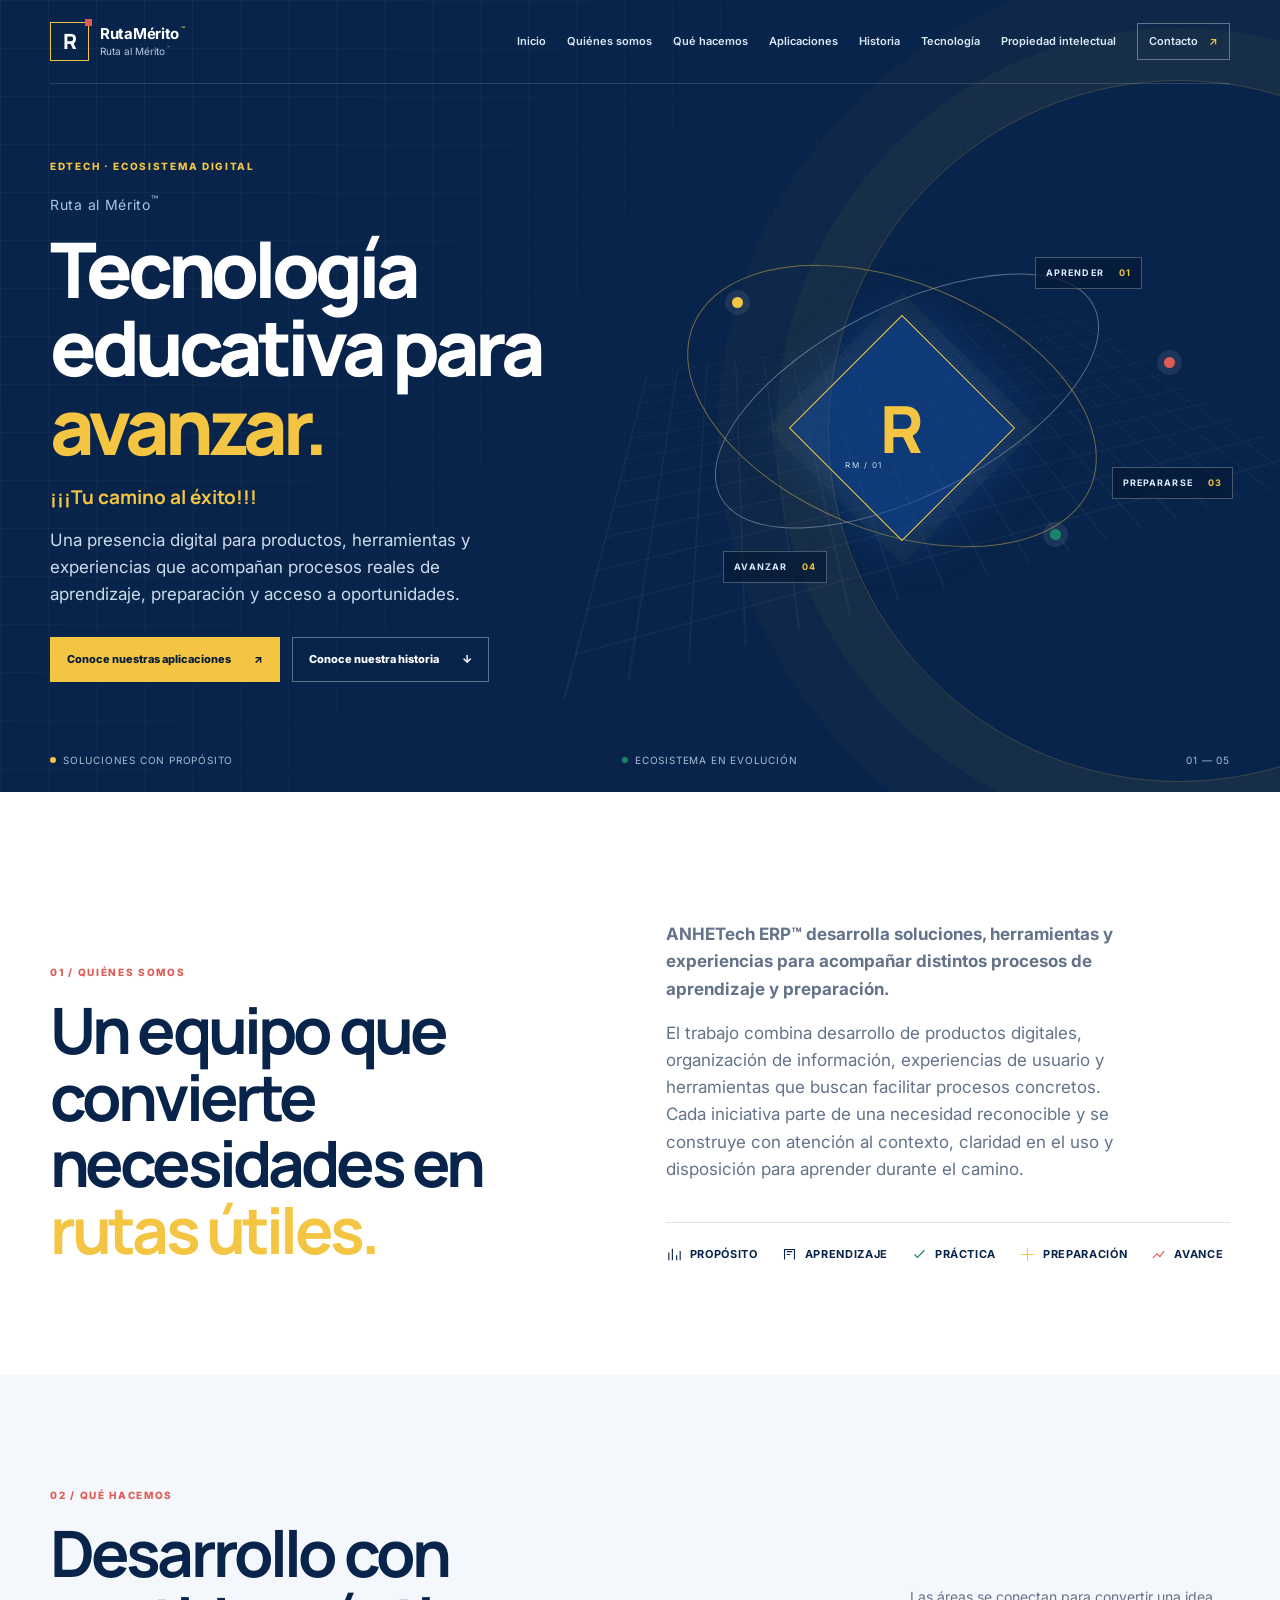
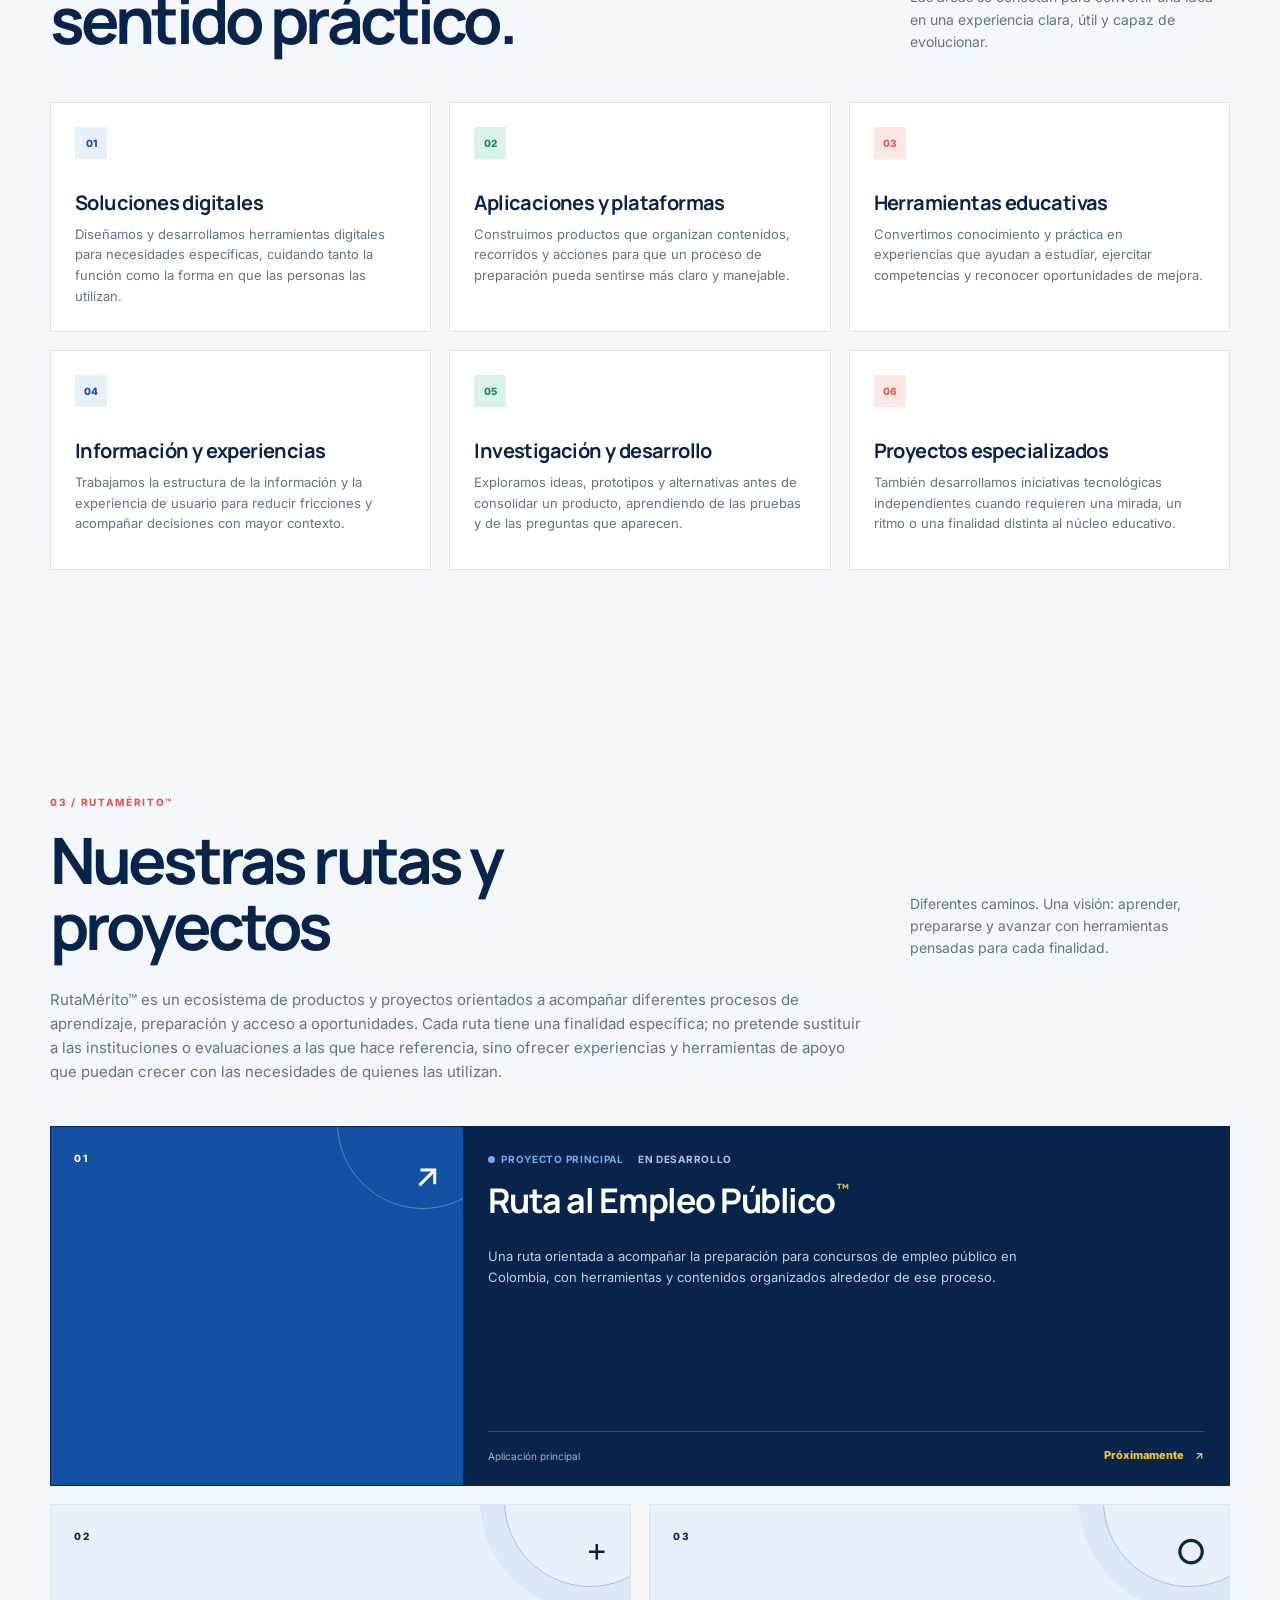
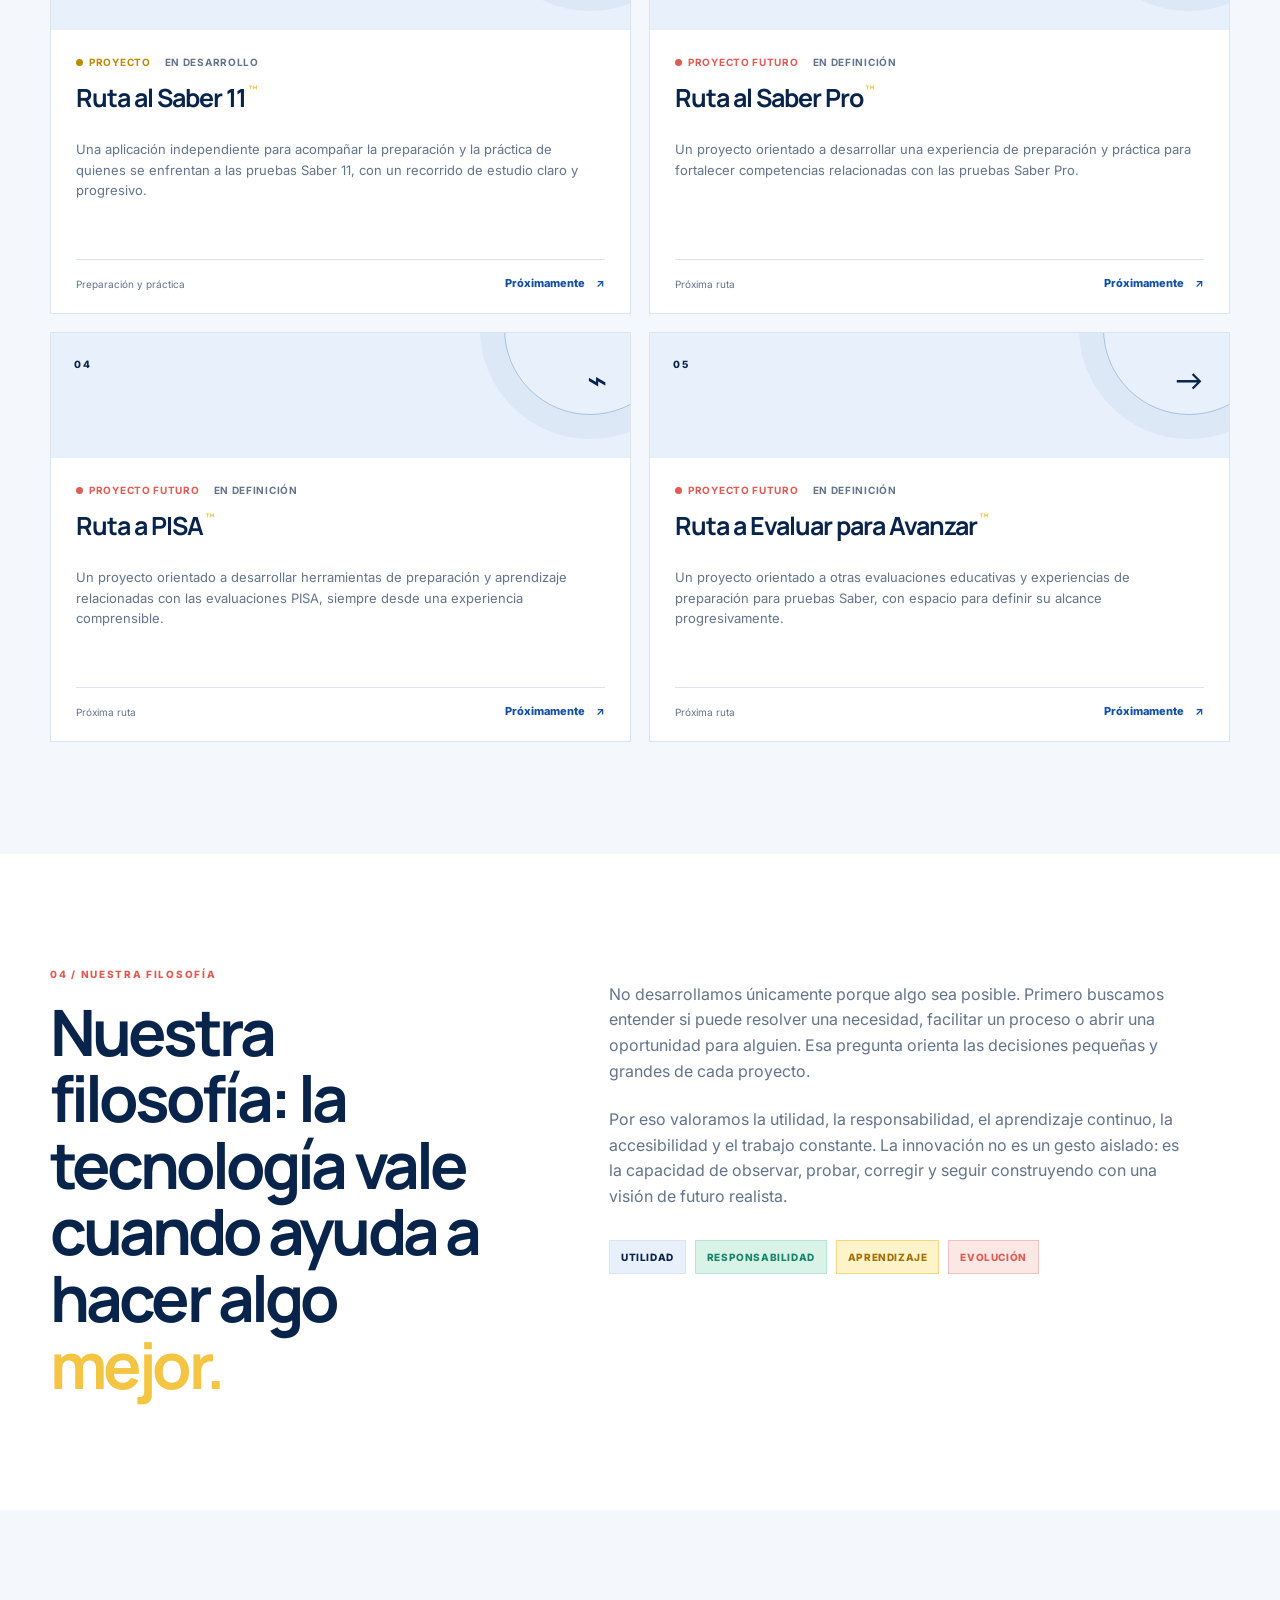
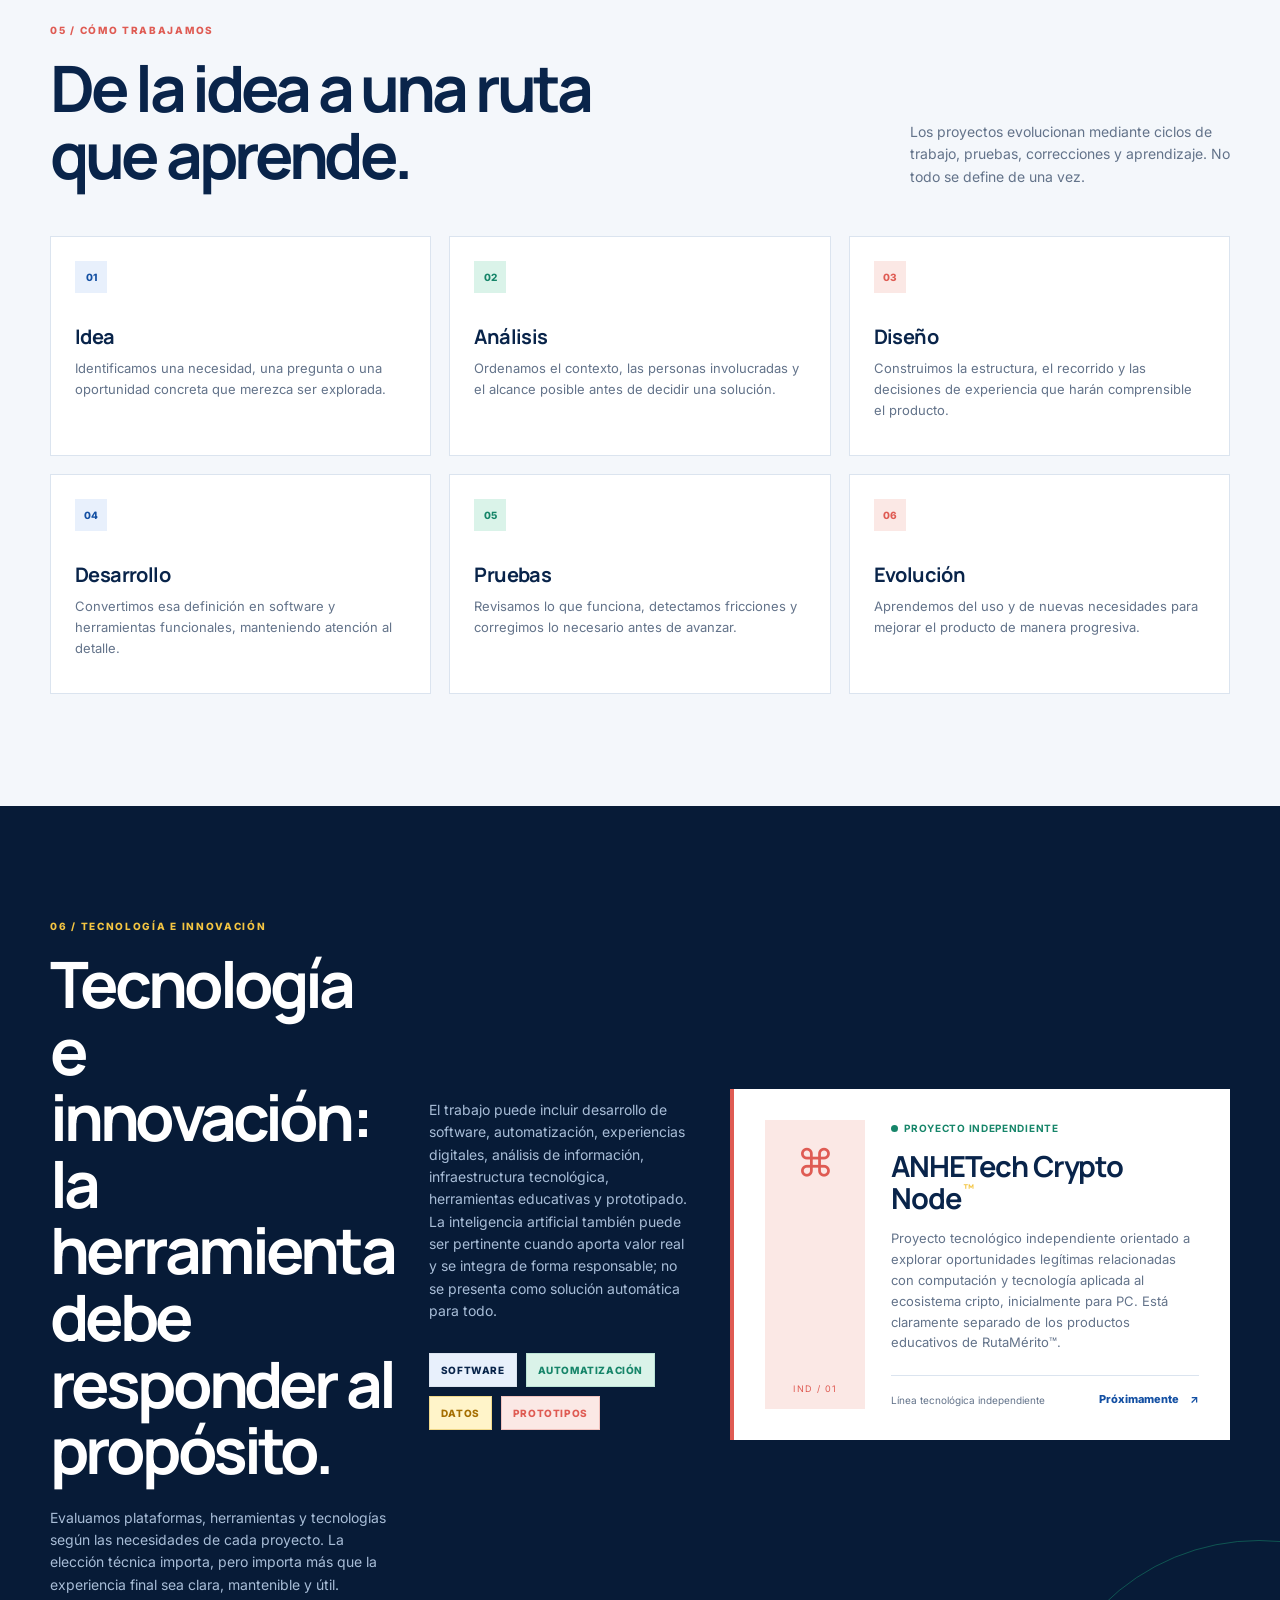
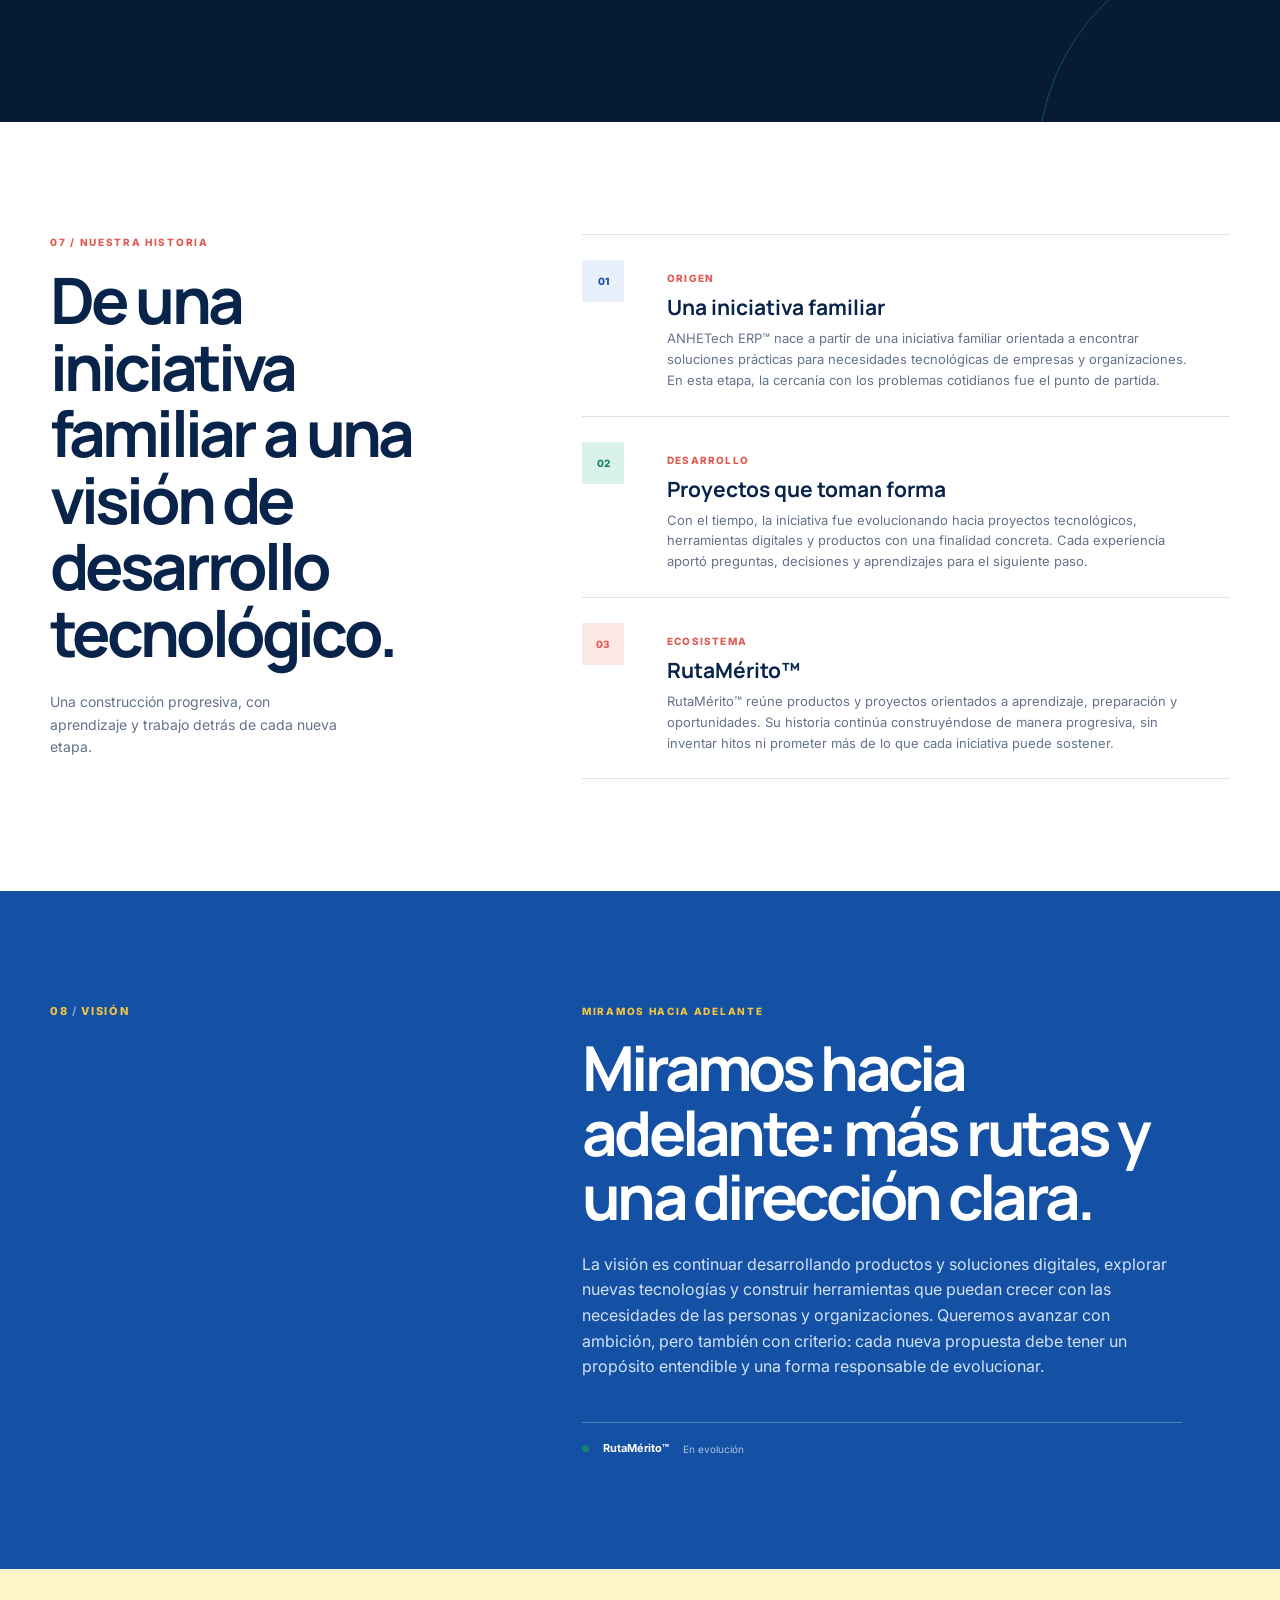
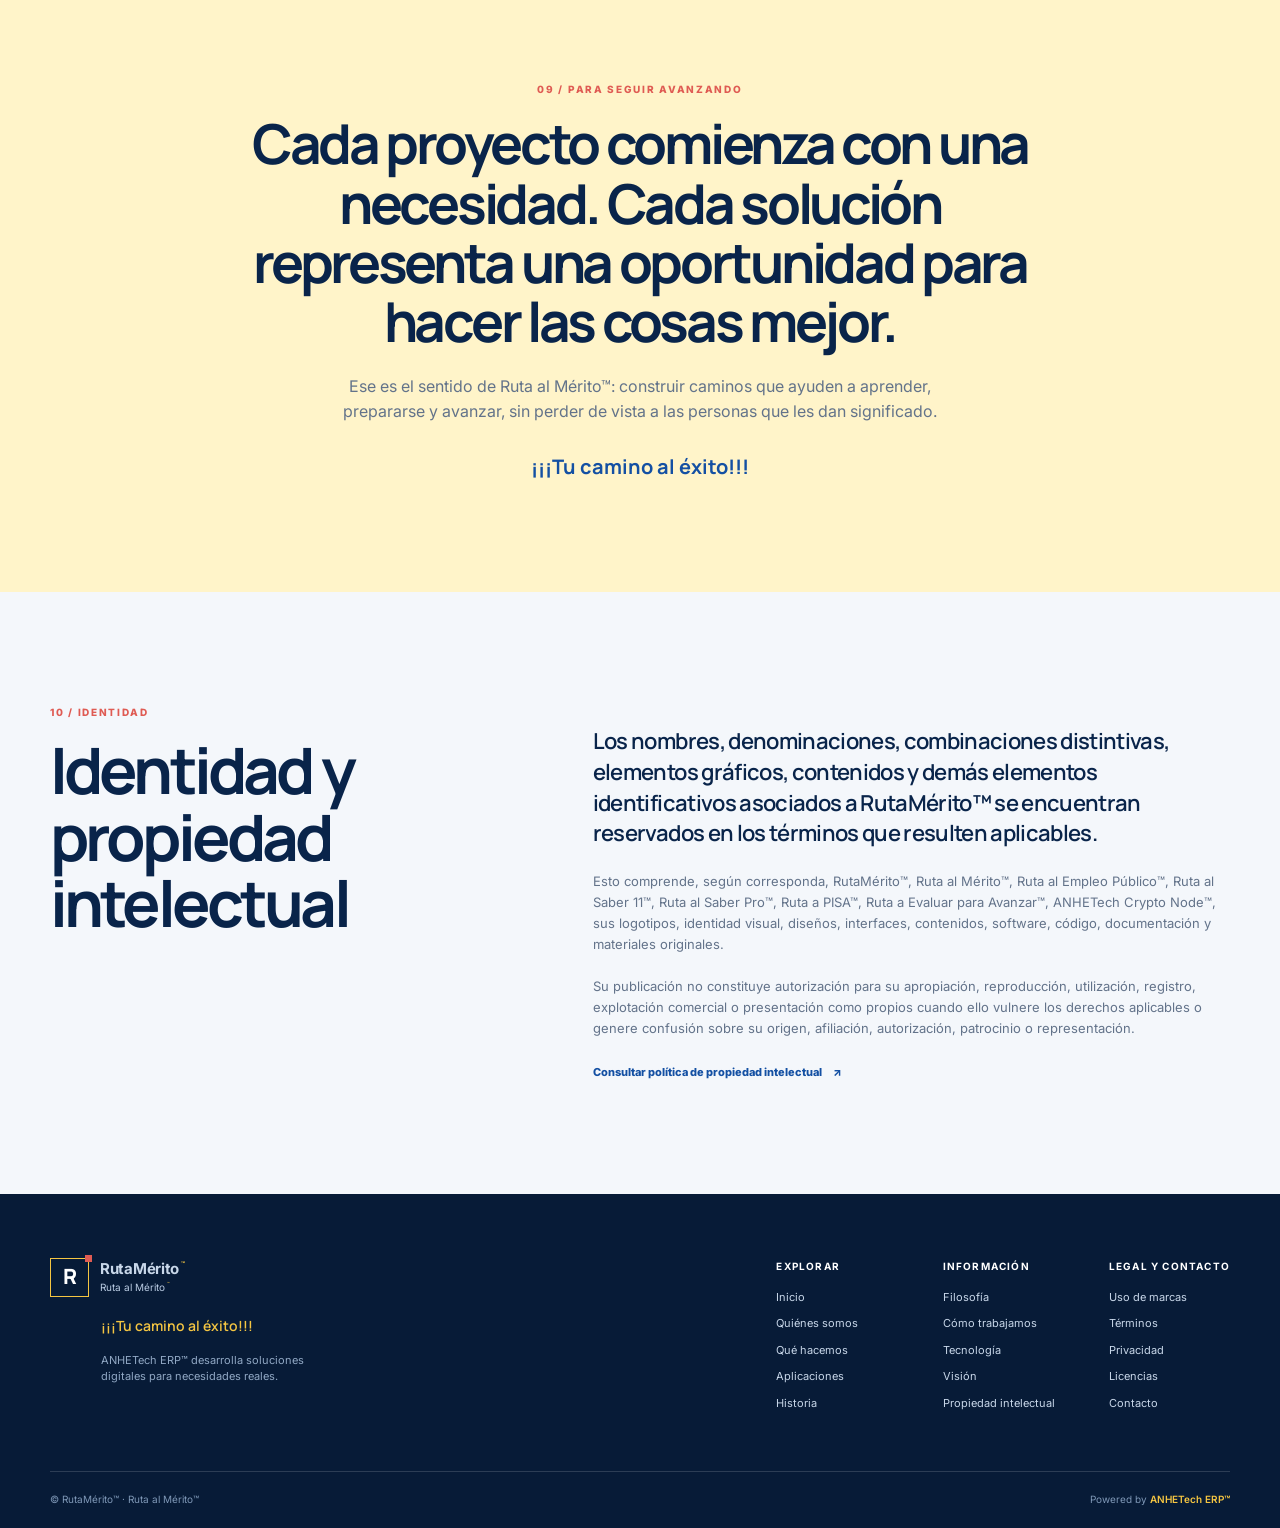
==== commit bdaa7d7c: "Expand institutional content and update brand references" ====
--- a/index.html
+++ b/index.html
@@ -3,12 +3,15 @@
 <head>
   <meta charset="utf-8">
   <meta name="viewport" content="width=device-width, initial-scale=1">
-  <meta name="description" content="Tecnología educativa para aprender, practicar, prepararte y avanzar.">
-  <meta property="og:title" content="RutaMérito | Ruta al Mérito">
+  <meta name="description" content="RutaMérito™ es un ecosistema de productos educativos de ANHETech ERP™ para aprender, practicar, prepararte y avanzar.">
+  <meta property="og:title" content="RutaMérito™ | Ruta al Mérito™">
   <meta property="og:description" content="Tecnología educativa para aprender, practicar, prepararte y avanzar.">
   <meta property="og:type" content="website">
+  <meta name="twitter:card" content="summary">
+  <meta name="twitter:title" content="RutaMérito™ | Ruta al Mérito™">
+  <meta name="twitter:description" content="Tecnología educativa para aprender, practicar, prepararte y avanzar.">
   <meta name="theme-color" content="#09244a">
-  <title>RutaMérito | Ruta al Mérito</title>
+  <title>RutaMérito™ | Ruta al Mérito™</title>
   <link rel="icon" href="favicon.svg" type="image/svg+xml">
   <link rel="preconnect" href="https://fonts.googleapis.com">
   <link rel="preconnect" href="https://fonts.gstatic.com" crossorigin>
@@ -19,30 +22,41 @@
 <body>
   <header class="site-header" id="inicio">
     <nav class="nav shell" aria-label="Navegación principal">
-      <a class="brand" href="#inicio" aria-label="RutaMérito, inicio"><span class="brand-mark">R<span></span></span><span class="brand-copy"><strong>RutaMérito<sup>™</sup></strong><small>Ruta al Mérito<sup>™</sup></small></span></a>
+      <a class="brand" href="#inicio" aria-label="RutaMérito™, inicio"><span class="brand-mark">R<span></span></span><span class="brand-copy"><strong>RutaMérito<sup>™</sup></strong><small>Ruta al Mérito<sup>™</sup></small></span></a>
       <button class="menu-toggle" type="button" aria-expanded="false" aria-controls="site-menu"><span></span><span></span><span></span><b>Menú</b></button>
-      <div class="nav-links" id="site-menu"><a href="#inicio">Inicio</a><a href="#historia">Historia</a><a href="#aplicaciones">Aplicaciones</a><a href="#proyectos">Proyectos</a><a href="#tecnologia">Tecnología</a><a href="#recursos">Recursos</a><a href="#propiedad">Propiedad intelectual</a><a class="nav-contact" href="#contacto">Contacto <span>↗</span></a></div>
+      <div class="nav-links" id="site-menu"><a href="#inicio">Inicio</a><a href="#quienes-somos">Quiénes somos</a><a href="#que-hacemos">Qué hacemos</a><a href="#proyectos">Aplicaciones</a><a href="#historia">Historia</a><a href="#tecnologia">Tecnología</a><a href="#propiedad">Propiedad intelectual</a><a class="nav-contact" href="#contacto">Contacto <span>↗</span></a></div>
     </nav>
     <div class="hero shell">
-      <div class="hero-copy reveal"><p class="eyebrow">EDTECH · ECOSISTEMA DIGITAL</p><p class="hero-kicker">Ruta al Mérito<sup>™</sup></p><h1>Tecnología educativa para <em>avanzar.</em></h1><p class="hero-slogan">¡¡¡Tu camino al éxito!!!</p><p class="hero-lead">Tecnología educativa para aprender, practicar, prepararte y avanzar.</p><div class="hero-actions"><a class="button button-primary" href="#aplicaciones">Conoce nuestras aplicaciones <span>↗</span></a><a class="button button-ghost" href="#historia">Conoce nuestra historia <span>↓</span></a></div></div>
+      <div class="hero-copy reveal"><p class="eyebrow">EDTECH · ECOSISTEMA DIGITAL</p><p class="hero-kicker">Ruta al Mérito<sup>™</sup></p><h1>Tecnología educativa para <em>avanzar.</em></h1><p class="hero-slogan">¡¡¡Tu camino al éxito!!!</p><p class="hero-lead">Una presencia digital para productos, herramientas y experiencias que acompañan procesos reales de aprendizaje, preparación y acceso a oportunidades.</p><div class="hero-actions"><a class="button button-primary" href="#proyectos">Conoce nuestras aplicaciones <span>↗</span></a><a class="button button-ghost" href="#historia">Conoce nuestra historia <span>↓</span></a></div></div>
       <div class="hero-visual reveal" aria-label="Sistema de rutas de RutaMérito"><div class="visual-grid"></div><div class="visual-orbit orbit-one"></div><div class="visual-orbit orbit-two"></div><div class="visual-core"><span>R</span><small>RM / 01</small></div><div class="visual-tag tag-top">APRENDER <b>01</b></div><div class="visual-tag tag-right">PREPARARSE <b>03</b></div><div class="visual-tag tag-bottom">AVANZAR <b>04</b></div><span class="visual-point point-yellow"></span><span class="visual-point point-red"></span><span class="visual-point point-green"></span></div>
     </div>
     <div class="hero-meta shell"><span><i class="dot dot-yellow"></i> Soluciones con propósito</span><span><i class="dot dot-green"></i> Ecosistema en evolución</span><span>01 — 05</span></div>
   </header>
   <main>
-    <section class="section intro-section" id="aplicaciones"><div class="shell intro-layout"><div class="section-heading reveal"><p class="eyebrow">01 / UNA VISIÓN CONECTADA</p><h2>Un ecosistema para <em>aprender</em> y avanzar.</h2></div><div class="intro-side reveal"><p>RutaMérito™ desarrolla soluciones, herramientas y experiencias para acompañar distintos procesos de aprendizaje y preparación.</p><div class="concept-row"><span><svg viewBox="0 0 24 24" aria-hidden="true"><path d="M4 20V9m5 11V4m6 16v-7m5 7V7"/></svg>Educar</span><span><svg viewBox="0 0 24 24" aria-hidden="true"><path d="M5 19V5h14v14M8 8h8M8 12h5"/></svg>Aprender</span><span><svg viewBox="0 0 24 24" aria-hidden="true"><path d="m5 12 4 4L19 6"/></svg>Practicar</span><span><svg viewBox="0 0 24 24" aria-hidden="true"><path d="M12 3v18M3 12h18"/></svg>Prepararse</span><span><svg viewBox="0 0 24 24" aria-hidden="true"><path d="M4 17 10 11l4 4 6-8"/></svg>Avanzar</span></div></div></div></section>
-    <section class="section projects-section" id="proyectos"><div class="shell"><div class="section-heading section-heading-wide reveal"><div><p class="eyebrow">02 / ECOSISTEMA EDUCATIVO</p><h2>Nuestras rutas y proyectos</h2></div><p>Diferentes caminos. Una visión: aprender, prepararse y avanzar.</p></div><div class="project-grid">
-      <article class="project-card project-main reveal"><div class="card-top"><span class="route-number">01</span><span class="card-symbol">↗</span></div><div class="project-content"><div class="project-meta"><span class="status status-main">Proyecto principal</span><span>En desarrollo</span></div><h3>Ruta al Empleo Público<sup>™</sup></h3><p>Evolución de la antigua app Mérito 360, enfocada en la preparación para concursos de empleo público en Colombia.</p><div class="project-footer"><span class="card-note">Aplicación principal</span><a class="card-link" href="#contacto">Próximamente <b>↗</b></a></div></div></article>
-      <article class="project-card reveal"><div class="card-top"><span class="route-number">02</span><span class="card-symbol">+</span></div><div class="project-content"><div class="project-meta"><span class="status status-build">Proyecto</span><span>En desarrollo</span></div><h3>Ruta al Saber 11<sup>™</sup></h3><p>Aplicación independiente orientada a la preparación y práctica para las pruebas Saber 11.</p><div class="project-footer"><span class="card-note">Preparación y práctica</span><a class="card-link" href="#contacto">Próximamente <b>↗</b></a></div></div></article>
-      <article class="project-card project-future reveal"><div class="card-top"><span class="route-number">03</span><span class="card-symbol">○</span></div><div class="project-content"><div class="project-meta"><span class="status status-future">Proyecto futuro</span><span>En definición</span></div><h3>Ruta al Saber Pro<sup>™</sup></h3><p>Proyecto orientado a desarrollar una experiencia de preparación y práctica para las pruebas Saber Pro.</p><div class="project-footer"><span class="card-note">Próxima ruta</span><a class="card-link" href="#contacto">Próximamente <b>↗</b></a></div></div></article>
-      <article class="project-card project-future reveal"><div class="card-top"><span class="route-number">04</span><span class="card-symbol">⌁</span></div><div class="project-content"><div class="project-meta"><span class="status status-future">Proyecto futuro</span><span>En definición</span></div><h3>Ruta a PISA<sup>™</sup></h3><p>Proyecto orientado a desarrollar herramientas de preparación y aprendizaje relacionadas con las evaluaciones PISA.</p><div class="project-footer"><span class="card-note">Próxima ruta</span><a class="card-link" href="#contacto">Próximamente <b>↗</b></a></div></div></article>
-      <article class="project-card project-future reveal"><div class="card-top"><span class="route-number">05</span><span class="card-symbol">→</span></div><div class="project-content"><div class="project-meta"><span class="status status-future">Proyecto futuro</span><span>En definición</span></div><h3>Ruta a Evaluar para Avanzar / Pruebas Saber<sup>™</sup></h3><p>Proyecto orientado a otras evaluaciones educativas y experiencias de preparación para pruebas Saber.</p><div class="project-footer"><span class="card-note">Próxima ruta</span><a class="card-link" href="#contacto">Próximamente <b>↗</b></a></div></div></article>
+    <section class="section intro-section" id="quienes-somos"><div class="shell intro-layout"><div class="section-heading reveal"><p class="eyebrow">01 / QUIÉNES SOMOS</p><h2>Un equipo que convierte necesidades en <em>rutas útiles.</em></h2></div><div class="intro-side reveal"><p><strong>ANHETech ERP™ desarrolla soluciones, herramientas y experiencias para acompañar distintos procesos de aprendizaje y preparación.</strong></p><p>El trabajo combina desarrollo de productos digitales, organización de información, experiencias de usuario y herramientas que buscan facilitar procesos concretos. Cada iniciativa parte de una necesidad reconocible y se construye con atención al contexto, claridad en el uso y disposición para aprender durante el camino.</p><div class="concept-row"><span><svg viewBox="0 0 24 24" aria-hidden="true"><path d="M4 20V9m5 11V4m6 16v-7m5 7V7"/></svg>Propósito</span><span><svg viewBox="0 0 24 24" aria-hidden="true"><path d="M5 19V5h14v14M8 8h8M8 12h5"/></svg>Aprendizaje</span><span><svg viewBox="0 0 24 24" aria-hidden="true"><path d="m5 12 4 4L19 6"/></svg>Práctica</span><span><svg viewBox="0 0 24 24" aria-hidden="true"><path d="M12 3v18M3 12h18"/></svg>Preparación</span><span><svg viewBox="0 0 24 24" aria-hidden="true"><path d="M4 17 10 11l4 4 6-8"/></svg>Avance</span></div></div></div></section>
+
+  <section class="section work-section" id="que-hacemos"><div class="shell"><div class="section-heading section-heading-wide reveal"><div><p class="eyebrow">02 / QUÉ HACEMOS</p><h2>Desarrollo con sentido práctico.</h2></div><p>Las áreas se conectan para convertir una idea en una experiencia clara, útil y capaz de evolucionar.</p></div><div class="work-grid"><article class="work-card reveal"><span class="work-number">01</span><h3>Soluciones digitales</h3><p>Diseñamos y desarrollamos herramientas digitales para necesidades específicas, cuidando tanto la función como la forma en que las personas las utilizan.</p></article><article class="work-card reveal"><span class="work-number">02</span><h3>Aplicaciones y plataformas</h3><p>Construimos productos que organizan contenidos, recorridos y acciones para que un proceso de preparación pueda sentirse más claro y manejable.</p></article><article class="work-card reveal"><span class="work-number">03</span><h3>Herramientas educativas</h3><p>Convertimos conocimiento y práctica en experiencias que ayudan a estudiar, ejercitar competencias y reconocer oportunidades de mejora.</p></article><article class="work-card reveal"><span class="work-number">04</span><h3>Información y experiencias</h3><p>Trabajamos la estructura de la información y la experiencia de usuario para reducir fricciones y acompañar decisiones con mayor contexto.</p></article><article class="work-card reveal"><span class="work-number">05</span><h3>Investigación y desarrollo</h3><p>Exploramos ideas, prototipos y alternativas antes de consolidar un producto, aprendiendo de las pruebas y de las preguntas que aparecen.</p></article><article class="work-card reveal"><span class="work-number">06</span><h3>Proyectos especializados</h3><p>También desarrollamos iniciativas tecnológicas independientes cuando requieren una mirada, un ritmo o una finalidad distinta al núcleo educativo.</p></article></div></div></section>
+  <section class="section projects-section" id="proyectos"><div class="shell"><div class="section-heading section-heading-wide reveal"><div><p class="eyebrow">03 / RUTAMÉRITO™</p><h2>Nuestras rutas y proyectos</h2></div><p>Diferentes caminos. Una visión: aprender, prepararse y avanzar con herramientas pensadas para cada finalidad.</p></div><div class="project-intro reveal"><p>RutaMérito™ es un ecosistema de productos y proyectos orientados a acompañar diferentes procesos de aprendizaje, preparación y acceso a oportunidades. Cada ruta tiene una finalidad específica; no pretende sustituir a las instituciones o evaluaciones a las que hace referencia, sino ofrecer experiencias y herramientas de apoyo que puedan crecer con las necesidades de quienes las utilizan.</p></div><div class="project-grid">
+      <article class="project-card project-main reveal"><div class="card-top"><span class="route-number">01</span><span class="card-symbol">↗</span></div><div class="project-content"><div class="project-meta"><span class="status status-main">Proyecto principal</span><span>En desarrollo</span></div><h3>Ruta al Empleo Público<sup>™</sup></h3><p>Una ruta orientada a acompañar la preparación para concursos de empleo público en Colombia, con herramientas y contenidos organizados alrededor de ese proceso.</p><div class="project-footer"><span class="card-note">Aplicación principal</span><a class="card-link" href="#contacto">Próximamente <b>↗</b></a></div></div></article>
+      <article class="project-card reveal"><div class="card-top"><span class="route-number">02</span><span class="card-symbol">+</span></div><div class="project-content"><div class="project-meta"><span class="status status-build">Proyecto</span><span>En desarrollo</span></div><h3>Ruta al Saber 11<sup>™</sup></h3><p>Una aplicación independiente para acompañar la preparación y la práctica de quienes se enfrentan a las pruebas Saber 11, con un recorrido de estudio claro y progresivo.</p><div class="project-footer"><span class="card-note">Preparación y práctica</span><a class="card-link" href="#contacto">Próximamente <b>↗</b></a></div></div></article>
+      <article class="project-card project-future reveal"><div class="card-top"><span class="route-number">03</span><span class="card-symbol">○</span></div><div class="project-content"><div class="project-meta"><span class="status status-future">Proyecto futuro</span><span>En definición</span></div><h3>Ruta al Saber Pro<sup>™</sup></h3><p>Un proyecto orientado a desarrollar una experiencia de preparación y práctica para fortalecer competencias relacionadas con las pruebas Saber Pro.</p><div class="project-footer"><span class="card-note">Próxima ruta</span><a class="card-link" href="#contacto">Próximamente <b>↗</b></a></div></div></article>
+      <article class="project-card project-future reveal"><div class="card-top"><span class="route-number">04</span><span class="card-symbol">⌁</span></div><div class="project-content"><div class="project-meta"><span class="status status-future">Proyecto futuro</span><span>En definición</span></div><h3>Ruta a PISA<sup>™</sup></h3><p>Un proyecto orientado a desarrollar herramientas de preparación y aprendizaje relacionadas con las evaluaciones PISA, siempre desde una experiencia comprensible.</p><div class="project-footer"><span class="card-note">Próxima ruta</span><a class="card-link" href="#contacto">Próximamente <b>↗</b></a></div></div></article>
+      <article class="project-card project-future reveal"><div class="card-top"><span class="route-number">05</span><span class="card-symbol">→</span></div><div class="project-content"><div class="project-meta"><span class="status status-future">Proyecto futuro</span><span>En definición</span></div><h3>Ruta a Evaluar para Avanzar<sup>™</sup></h3><p>Un proyecto orientado a otras evaluaciones educativas y experiencias de preparación para pruebas Saber, con espacio para definir su alcance progresivamente.</p><div class="project-footer"><span class="card-note">Próxima ruta</span><a class="card-link" href="#contacto">Próximamente <b>↗</b></a></div></div></article>
     </div></div></section>
-    <section class="section tech-section" id="tecnologia"><div class="shell tech-layout"><div class="tech-heading reveal"><p class="eyebrow">03 / PROYECTOS TECNOLÓGICOS</p><h2>Otros proyectos tecnológicos</h2><p>Una línea independiente del núcleo educativo, orientada a explorar nuevas posibilidades desde la tecnología.</p></div><article class="tech-card reveal"><div class="tech-card-mark"><span>⌘</span><small>IND / 01</small></div><div class="tech-card-copy"><div class="project-meta"><span class="status status-independent">Proyecto independiente</span></div><h3>Mérito Crypto Node<sup>™</sup></h3><p>Proyecto tecnológico independiente orientado a explorar oportunidades legítimas relacionadas con computación y tecnología aplicada al ecosistema cripto, inicialmente para PC.</p><div class="project-footer"><span class="card-note">Separado del ecosistema educativo</span><a class="card-link" href="#contacto">Próximamente <b>↗</b></a></div></div></article></div></section>
-    <section class="section history-section" id="historia"><div class="shell history-layout"><div class="section-heading reveal"><p class="eyebrow">04 / EVOLUCIÓN</p><h2>Nuestra historia</h2><p class="heading-note">Un ecosistema que se construye desde distintas experiencias y proyectos.</p></div><div class="timeline reveal"><div class="timeline-item"><span class="timeline-marker">01</span><div><p class="timeline-label">Antecedente</p><h3>Mérito 360</h3><p>Representa el antecedente del actual proyecto Ruta al Empleo Público™.</p></div></div><div class="timeline-item"><span class="timeline-marker">02</span><div><p class="timeline-label">Evolución</p><h3>RutaMérito™</h3><p>Un ecosistema que evoluciona para acompañar procesos de aprendizaje, práctica y preparación.</p></div></div><div class="timeline-item timeline-pending"><span class="timeline-marker">03</span><div><p class="timeline-label">Siguiente capítulo</p><h3>[PENDIENTE DE COMPLETAR]</h3><p>Nuevas rutas y experiencias se incorporarán cuando estén definidas.</p></div></div></div></div></section>
-    <section class="section vision-section" id="recursos"><div class="shell vision-layout"><div class="vision-index reveal">05 <span>/</span> VISIÓN</div><div class="vision-copy reveal"><p class="eyebrow">MIRAMOS HACIA ADELANTE</p><h2>Más rutas. Una dirección clara.</h2><p>Construir un ecosistema de soluciones educativas y tecnológicas que acompañe a las personas en sus procesos de aprendizaje y preparación, con claridad y propósito.</p><div class="vision-line"><span></span><b>RutaMérito™</b><small>En evolución</small></div></div></div></section>
-    <section class="section ip-section" id="propiedad"><div class="shell ip-layout"><div class="section-heading reveal"><p class="eyebrow">06 / IDENTIDAD</p><h2>Identidad y propiedad intelectual</h2></div><div class="ip-copy reveal"><p class="ip-highlight">Los nombres, denominaciones, combinaciones distintivas, elementos gráficos, contenidos y demás elementos identificativos asociados a los proyectos de RutaMérito™ se encuentran reservados en los términos que resulten aplicables.</p><p>Esto comprende, según corresponda, RutaMérito™, Ruta al Mérito™, Ruta al Empleo Público™, Ruta al Saber 11™, Ruta al Saber Pro™, Ruta a PISA™, Ruta a Evaluar para Avanzar / Pruebas Saber™, Mérito Crypto Node™, sus logotipos, identidad visual, diseños, interfaces, contenidos, software, código, documentación y materiales originales.</p><p>Su publicación no constituye autorización para su apropiación, reproducción, utilización, registro, explotación comercial o presentación como propios cuando ello vulnere los derechos aplicables o genere confusión sobre su origen, afiliación, autorización, patrocinio o representación.</p><a class="text-link" href="legal/PROPIEDAD-INTELECTUAL.md">Consultar política de propiedad intelectual <span>↗</span></a></div></div></section>
-+  </main>
-  <footer class="site-footer" id="contacto"><div class="shell footer-top"><div class="footer-brand"><a class="brand" href="#inicio"><span class="brand-mark">R<span></span></span><span class="brand-copy"><strong>RutaMérito<sup>™</sup></strong><small>Ruta al Mérito<sup>™</sup></small></span></a><p>¡¡¡Tu camino al éxito!!!</p></div><div class="footer-nav"><div><strong>Explorar</strong><a href="#inicio">Inicio</a><a href="#historia">Historia</a><a href="#aplicaciones">Aplicaciones</a><a href="#proyectos">Proyectos</a></div><div><strong>Información</strong><a href="#tecnologia">Tecnología</a><a href="#recursos">Recursos</a><a href="#propiedad">Propiedad intelectual</a><a href="legal/USO-DE-MARCAS.md">Uso de marcas</a></div><div><strong>Legal</strong><a href="legal/TERMINOS-Y-CONDICIONES.md">Términos</a><a href="legal/POLITICA-DE-PRIVACIDAD.md">Privacidad</a><a href="legal/LICENCIAS.md">Licencias</a><a href="#contacto">Contacto</a></div></div></div><div class="shell footer-bottom"><span>© RutaMérito™ · Ruta al Mérito™</span><span>Powered by <strong>ANHETech ERP</strong></span></div></footer>
-+</body>
-+</html>
+
+    <section class="section philosophy-section" id="filosofia"><div class="shell philosophy-layout"><div class="section-heading reveal"><p class="eyebrow">04 / NUESTRA FILOSOFÍA</p><h2>Nuestra filosofía: la tecnología vale cuando ayuda a hacer algo <em>mejor.</em></h2></div><div class="philosophy-copy reveal"><p>No desarrollamos únicamente porque algo sea posible. Primero buscamos entender si puede resolver una necesidad, facilitar un proceso o abrir una oportunidad para alguien. Esa pregunta orienta las decisiones pequeñas y grandes de cada proyecto.</p><p>Por eso valoramos la utilidad, la responsabilidad, el aprendizaje continuo, la accesibilidad y el trabajo constante. La innovación no es un gesto aislado: es la capacidad de observar, probar, corregir y seguir construyendo con una visión de futuro realista.</p><div class="value-list"><span>Utilidad</span><span>Responsabilidad</span><span>Aprendizaje</span><span>Evolución</span></div></div></div></section>
+
+    <section class="section process-section" id="como-trabajamos"><div class="shell"><div class="section-heading section-heading-wide reveal"><div><p class="eyebrow">05 / CÓMO TRABAJAMOS</p><h2>De la idea a una ruta que aprende.</h2></div><p>Los proyectos evolucionan mediante ciclos de trabajo, pruebas, correcciones y aprendizaje. No todo se define de una vez.</p></div><div class="process-grid"><article class="process-step reveal"><b>01</b><h3>Idea</h3><p>Identificamos una necesidad, una pregunta o una oportunidad concreta que merezca ser explorada.</p></article><article class="process-step reveal"><b>02</b><h3>Análisis</h3><p>Ordenamos el contexto, las personas involucradas y el alcance posible antes de decidir una solución.</p></article><article class="process-step reveal"><b>03</b><h3>Diseño</h3><p>Construimos la estructura, el recorrido y las decisiones de experiencia que harán comprensible el producto.</p></article><article class="process-step reveal"><b>04</b><h3>Desarrollo</h3><p>Convertimos esa definición en software y herramientas funcionales, manteniendo atención al detalle.</p></article><article class="process-step reveal"><b>05</b><h3>Pruebas</h3><p>Revisamos lo que funciona, detectamos fricciones y corregimos lo necesario antes de avanzar.</p></article><article class="process-step reveal"><b>06</b><h3>Evolución</h3><p>Aprendemos del uso y de nuevas necesidades para mejorar el producto de manera progresiva.</p></article></div></div></section>
+    <section class="section tech-section" id="tecnologia"><div class="shell tech-layout"><div class="tech-heading reveal"><p class="eyebrow">06 / TECNOLOGÍA E INNOVACIÓN</p><h2>Tecnología e innovación: la herramienta debe responder al propósito.</h2><p>Evaluamos plataformas, herramientas y tecnologías según las necesidades de cada proyecto. La elección técnica importa, pero importa más que la experiencia final sea clara, mantenible y útil.</p></div><div class="tech-copy reveal"><p>El trabajo puede incluir desarrollo de software, automatización, experiencias digitales, análisis de información, infraestructura tecnológica, herramientas educativas y prototipado. La inteligencia artificial también puede ser pertinente cuando aporta valor real y se integra de forma responsable; no se presenta como solución automática para todo.</p><div class="tech-pill-row"><span>Software</span><span>Automatización</span><span>Datos</span><span>Prototipos</span></div></div><article class="tech-card reveal"><div class="tech-card-mark"><span>⌘</span><small>IND / 01</small></div><div class="tech-card-copy"><div class="project-meta"><span class="status status-independent">Proyecto independiente</span></div><h3>ANHETech Crypto Node<sup>™</sup></h3><p>Proyecto tecnológico independiente orientado a explorar oportunidades legítimas relacionadas con computación y tecnología aplicada al ecosistema cripto, inicialmente para PC. Está claramente separado de los productos educativos de RutaMérito™.</p><div class="project-footer"><span class="card-note">Línea tecnológica independiente</span><a class="card-link" href="#contacto">Próximamente <b>↗</b></a></div></div></article></div></section>
+
+    <section class="section history-section" id="historia"><div class="shell history-layout"><div class="section-heading reveal"><p class="eyebrow">07 / NUESTRA HISTORIA</p><h2>De una iniciativa familiar a una visión de desarrollo tecnológico.</h2><p class="heading-note">Una construcción progresiva, con aprendizaje y trabajo detrás de cada nueva etapa.</p></div><div class="timeline reveal"><div class="timeline-item"><span class="timeline-marker">01</span><div><p class="timeline-label">Origen</p><h3>Una iniciativa familiar</h3><p>ANHETech ERP™ nace a partir de una iniciativa familiar orientada a encontrar soluciones prácticas para necesidades tecnológicas de empresas y organizaciones. En esta etapa, la cercanía con los problemas cotidianos fue el punto de partida.</p></div></div><div class="timeline-item"><span class="timeline-marker">02</span><div><p class="timeline-label">Desarrollo</p><h3>Proyectos que toman forma</h3><p>Con el tiempo, la iniciativa fue evolucionando hacia proyectos tecnológicos, herramientas digitales y productos con una finalidad concreta. Cada experiencia aportó preguntas, decisiones y aprendizajes para el siguiente paso.</p></div></div><div class="timeline-item"><span class="timeline-marker">03</span><div><p class="timeline-label">Ecosistema</p><h3>RutaMérito™</h3><p>RutaMérito™ reúne productos y proyectos orientados a aprendizaje, preparación y oportunidades. Su historia continúa construyéndose de manera progresiva, sin inventar hitos ni prometer más de lo que cada iniciativa puede sostener.</p></div></div></div></div></section>
+
+    <section class="section vision-section" id="recursos"><div class="shell vision-layout"><div class="vision-index reveal">08 <span>/</span> VISIÓN</div><div class="vision-copy reveal"><p class="eyebrow">MIRAMOS HACIA ADELANTE</p><h2>Miramos hacia adelante: más rutas y una dirección clara.</h2><p>La visión es continuar desarrollando productos y soluciones digitales, explorar nuevas tecnologías y construir herramientas que puedan crecer con las necesidades de las personas y organizaciones. Queremos avanzar con ambición, pero también con criterio: cada nueva propuesta debe tener un propósito entendible y una forma responsable de evolucionar.</p><div class="vision-line"><span></span><b>RutaMérito™</b><small>En evolución</small></div></div></div></section>
+
+    <section class="section closing-section"><div class="shell closing-layout reveal"><p class="eyebrow">09 / PARA SEGUIR AVANZANDO</p><h2>Cada proyecto comienza con una necesidad. Cada solución representa una oportunidad para hacer las cosas mejor.</h2><p>Ese es el sentido de Ruta al Mérito™: construir caminos que ayuden a aprender, prepararse y avanzar, sin perder de vista a las personas que les dan significado.</p><p class="closing-slogan">¡¡¡Tu camino al éxito!!!</p></div></section>
+
+    <section class="section ip-section" id="propiedad"><div class="shell ip-layout"><div class="section-heading reveal"><p class="eyebrow">10 / IDENTIDAD</p><h2>Identidad y propiedad intelectual</h2></div><div class="ip-copy reveal"><p class="ip-highlight">Los nombres, denominaciones, combinaciones distintivas, elementos gráficos, contenidos y demás elementos identificativos asociados a RutaMérito™ se encuentran reservados en los términos que resulten aplicables.</p><p>Esto comprende, según corresponda, RutaMérito™, Ruta al Mérito™, Ruta al Empleo Público™, Ruta al Saber 11™, Ruta al Saber Pro™, Ruta a PISA™, Ruta a Evaluar para Avanzar™, ANHETech Crypto Node™, sus logotipos, identidad visual, diseños, interfaces, contenidos, software, código, documentación y materiales originales.</p><p>Su publicación no constituye autorización para su apropiación, reproducción, utilización, registro, explotación comercial o presentación como propios cuando ello vulnere los derechos aplicables o genere confusión sobre su origen, afiliación, autorización, patrocinio o representación.</p><a class="text-link" href="legal/PROPIEDAD-INTELECTUAL.md">Consultar política de propiedad intelectual <span>↗</span></a></div></div></section>
+  </main>
+  <footer class="site-footer" id="contacto"><div class="shell footer-top"><div class="footer-brand"><a class="brand" href="#inicio"><span class="brand-mark">R<span></span></span><span class="brand-copy"><strong>RutaMérito<sup>™</sup></strong><small>Ruta al Mérito<sup>™</sup></small></span></a><p>¡¡¡Tu camino al éxito!!!</p><p class="footer-note">ANHETech ERP™ desarrolla soluciones digitales para necesidades reales.</p></div><div class="footer-nav"><div><strong>Explorar</strong><a href="#inicio">Inicio</a><a href="#quienes-somos">Quiénes somos</a><a href="#que-hacemos">Qué hacemos</a><a href="#proyectos">Aplicaciones</a><a href="#historia">Historia</a></div><div><strong>Información</strong><a href="#filosofia">Filosofía</a><a href="#como-trabajamos">Cómo trabajamos</a><a href="#tecnologia">Tecnología</a><a href="#recursos">Visión</a><a href="#propiedad">Propiedad intelectual</a></div><div><strong>Legal y contacto</strong><a href="legal/USO-DE-MARCAS.md">Uso de marcas</a><a href="legal/TERMINOS-Y-CONDICIONES.md">Términos</a><a href="legal/POLITICA-DE-PRIVACIDAD.md">Privacidad</a><a href="legal/LICENCIAS.md">Licencias</a><a href="#contacto">Contacto</a></div></div></div><div class="shell footer-bottom"><span>© RutaMérito™ · Ruta al Mérito™</span><span>Powered by <strong>ANHETech ERP™</strong></span></div></footer>
+</body>
+</html>
--- a/styles.css
+++ b/styles.css
@@ -1,6 +1,39 @@
 :root{--blue-950:#071b37;--blue-900:#09244a;--blue-700:#1450a3;--blue-100:#e8f0fc;--yellow:#f4c542;--yellow-soft:#fff4c9;--red:#df5b53;--red-soft:#fbe8e5;--green:#168569;--green-soft:#daf3e9;--white:#fff;--mist:#f4f7fb;--ink:#10233f;--muted:#63738a;--line:#dbe4ef;--shadow:0 18px 45px rgba(9,36,74,.1);--display:'Manrope','Inter',sans-serif;--body:'Inter','Segoe UI',sans-serif}*{box-sizing:border-box}html{scroll-behavior:smooth}body{margin:0;color:var(--ink);background:var(--white);font-family:var(--body);line-height:1.6}a{color:inherit;text-decoration:none}button,a{-webkit-tap-highlight-color:transparent}.shell{width:min(1180px,calc(100% - 56px));margin:0 auto}.site-header{color:var(--white);background:var(--blue-900);min-height:760px;position:relative;overflow:hidden}.site-header:before{content:'';position:absolute;inset:0;opacity:.24;background-image:linear-gradient(rgba(255,255,255,.16) 1px,transparent 1px),linear-gradient(90deg,rgba(255,255,255,.16) 1px,transparent 1px);background-size:48px 48px;mask-image:linear-gradient(120deg,#000,transparent 75%)}.site-header:after{content:'';position:absolute;width:700px;height:700px;border:1px solid rgba(244,197,66,.22);border-radius:50%;right:-250px;top:80px;box-shadow:0 0 0 52px rgba(244,197,66,.035),0 0 0 110px rgba(244,197,66,.025)}.nav{min-height:84px;display:flex;align-items:center;justify-content:space-between;position:relative;z-index:4;border-bottom:1px solid rgba(255,255,255,.14)}.brand{display:inline-flex;align-items:center;gap:11px}.brand-mark{position:relative;display:grid;place-items:center;width:39px;height:39px;color:var(--white);border:1px solid var(--yellow);font-family:var(--display);font-size:21px;font-weight:800}.brand-mark span{position:absolute;width:7px;height:7px;right:-4px;top:-4px;background:var(--red)}.brand-copy strong,.brand-copy small{display:block;line-height:1.1}.brand-copy strong{font-size:15px;letter-spacing:-.02em}.brand-copy small{margin-top:4px;color:#b9cbe2;font-size:10px}.brand sup,h3 sup{color:var(--yellow);font-size:.42em;vertical-align:top;margin-left:2px}.nav-links{display:flex;align-items:center;gap:21px;color:#dbe8f7;font-size:11px;font-weight:600}.nav-links a{transition:color .2s ease}.nav-links a:hover,.nav-links a:focus-visible{color:var(--yellow)}.nav-contact{border:1px solid rgba(255,255,255,.35);padding:9px 11px}.nav-contact span{color:var(--yellow);margin-left:8px}.menu-toggle{display:none;background:transparent;color:var(--white);border:1px solid rgba(255,255,255,.35);padding:9px 11px;font:inherit}.menu-toggle span{display:block;width:17px;height:1px;margin:3px 0;background:currentColor}.menu-toggle b{position:absolute;width:1px;height:1px;overflow:hidden;clip:rect(0 0 0 0)}.hero{display:grid;grid-template-columns:.96fr 1.04fr;align-items:center;min-height:600px;gap:50px;position:relative;z-index:1}.hero-copy{padding:74px 0 70px}.eyebrow{color:var(--red);font-size:10px;font-weight:800;letter-spacing:.17em;margin:0 0 17px}.site-header .eyebrow{color:var(--yellow)}.hero-kicker{color:#a9c5e7;font-size:14px;letter-spacing:.05em;margin-bottom:14px}.hero h1{max-width:630px;margin:0 0 15px;color:var(--white);font:800 clamp(48px,6vw,78px)/1.02 var(--display);letter-spacing:-.065em}.hero h1 em,h2 em{color:var(--yellow);font-style:normal}.hero-slogan{color:var(--yellow);font:700 19px var(--display);margin-bottom:17px}.hero-lead{max-width:475px;color:#ccdbed;font-size:17px;margin-bottom:28px}.hero-actions{display:flex;flex-wrap:wrap;gap:12px}.button{display:inline-flex;align-items:center;gap:23px;padding:13px 16px;border:1px solid transparent;font-size:11px;font-weight:800;transition:transform .2s ease,background .2s ease,border-color .2s ease}.button:hover{transform:translateY(-3px)}.button:focus-visible,.card-link:focus-visible,.text-link:focus-visible{outline:3px solid rgba(244,197,66,.6);outline-offset:4px}.button-primary{color:var(--blue-950);background:var(--yellow)}.button-primary:hover{background:#ffd96f}.button-ghost{color:var(--white);border-color:rgba(255,255,255,.35)}.button-ghost:hover{border-color:var(--yellow);color:var(--yellow)}.hero-visual{height:470px;position:relative}.visual-grid{position:absolute;inset:45px 10px;opacity:.38;background-image:linear-gradient(rgba(255,255,255,.13) 1px,transparent 1px),linear-gradient(90deg,rgba(255,255,255,.13) 1px,transparent 1px);background-size:32px 32px;transform:perspective(500px) rotateX(55deg) rotateZ(-19deg);transform-origin:center}.visual-orbit{position:absolute;border:1px solid rgba(255,255,255,.35);border-radius:50%;transform:rotate(-27deg)}.orbit-one{width:420px;height:190px;top:123px;left:55px}.orbit-two{width:430px;height:250px;top:98px;left:35px;border-color:rgba(244,197,66,.45);transform:rotate(22deg)}.visual-core{position:absolute;display:grid;place-items:center;width:160px;height:160px;top:165px;left:180px;border:1px solid var(--yellow);background:rgba(20,80,163,.5);box-shadow:0 0 0 16px rgba(244,197,66,.04),0 0 55px rgba(20,80,163,.7);transform:rotate(45deg)}.visual-core span{color:var(--yellow);font:800 65px var(--display);transform:rotate(-45deg)}.visual-core small{position:absolute;bottom:19px;color:#cbdcf1;font-size:8px;letter-spacing:.18em;transform:rotate(-45deg)}.visual-tag{position:absolute;padding:8px 10px;color:#dceafe;border:1px solid rgba(255,255,255,.25);background:rgba(7,27,55,.7);font-size:9px;font-weight:700;letter-spacing:.12em}.visual-tag b{color:var(--yellow);margin-left:12px}.tag-top{top:74px;right:88px}.tag-right{right:-3px;top:284px}.tag-bottom{bottom:70px;left:81px}.visual-point{position:absolute;width:11px;height:11px;border-radius:50%;box-shadow:0 0 0 7px rgba(255,255,255,.08)}.point-yellow{top:114px;left:90px;background:var(--yellow)}.point-red{right:55px;top:174px;background:var(--red)}.point-green{bottom:113px;right:169px;background:var(--green)}.hero-meta{display:flex;justify-content:space-between;position:relative;z-index:1;padding-bottom:24px;color:#a9bdd6;font-size:10px;letter-spacing:.08em;text-transform:uppercase}.hero-meta span{display:flex;align-items:center;gap:7px}.dot{width:6px;height:6px;display:inline-block;border-radius:50%}.dot-yellow{background:var(--yellow)}.dot-green{background:var(--green)}.section{padding:112px 0}.intro-section{background:var(--white)}.intro-layout{display:grid;grid-template-columns:.95fr 1.05fr;gap:105px;align-items:end}.section-heading h2,.tech-heading h2{max-width:580px;margin:0;color:var(--blue-900);font:700 clamp(39px,5vw,64px)/1.04 var(--display);letter-spacing:-.06em}.intro-side{color:var(--muted);font-size:17px}.intro-side>p{max-width:470px}.concept-row{display:flex;flex-wrap:wrap;gap:18px 23px;margin-top:39px;padding-top:23px;border-top:1px solid var(--line)}.concept-row span{display:inline-flex;align-items:center;gap:7px;color:var(--blue-900);font-size:11px;font-weight:700;text-transform:uppercase;letter-spacing:.06em}.concept-row span:nth-child(3) svg{color:var(--green)}.concept-row span:nth-child(4) svg{color:var(--yellow)}.concept-row span:nth-child(5) svg{color:var(--red)}.concept-row svg{width:17px;height:17px;fill:none;stroke:currentColor;stroke-width:1.6}.projects-section{background:var(--mist)}.section-heading-wide{display:flex;align-items:end;justify-content:space-between;gap:50px;margin-bottom:48px}.section-heading-wide>p{max-width:320px;margin:0;color:var(--muted);font-size:14px}.project-grid{display:grid;grid-template-columns:repeat(2,1fr);gap:18px}.project-card{display:flex;flex-direction:column;min-height:410px;background:var(--white);border:1px solid var(--line);transition:transform .25s ease,box-shadow .25s ease,border-color .25s ease}.project-card:hover{transform:translateY(-6px);box-shadow:var(--shadow);border-color:#afc5e1}.project-main{grid-column:span 2;min-height:360px;background:var(--blue-900);color:var(--white);border-color:var(--blue-900);display:grid;grid-template-columns:.7fr 1.3fr}.project-main:hover{border-color:var(--blue-900)}.card-top{min-height:125px;display:flex;justify-content:space-between;align-items:flex-start;padding:23px;background:var(--blue-100);color:var(--blue-900);position:relative;overflow:hidden}.card-top:after{content:'';width:170px;height:170px;position:absolute;right:-46px;top:-90px;border:1px solid rgba(20,80,163,.3);border-radius:50%;box-shadow:0 0 0 24px rgba(20,80,163,.05)}.project-main .card-top{min-height:100%;background:var(--blue-700);color:var(--white)}.project-main .card-top:after{border-color:rgba(255,255,255,.3)}.route-number{font-size:10px;font-weight:800;letter-spacing:.15em}.card-symbol{position:relative;z-index:1;font:500 34px var(--display)}.project-content{display:flex;flex:1;flex-direction:column;padding:24px 25px 20px}.project-meta{display:flex;align-items:center;gap:14px;margin-bottom:14px;color:var(--muted);font-size:10px;font-weight:700;text-transform:uppercase;letter-spacing:.07em}.project-main .project-meta{color:#adc5e1}.status:before{content:'';width:7px;height:7px;display:inline-block;margin-right:6px;border-radius:50%;background:currentColor}.status-main{color:#74aaf1}.status-build{color:#ba8a00}.status-future{color:var(--red)}.status-independent{color:var(--green)}.project-content h3,.tech-card h3{max-width:480px;margin:0 0 14px;color:var(--blue-900);font:700 25px/1.12 var(--display);letter-spacing:-.04em}.project-main h3{color:var(--white);font-size:34px}.project-content>p,.tech-card-copy>p{max-width:570px;color:var(--muted);font-size:13px;margin-bottom:22px}.project-main .project-content>p{color:#c0d0e3}.project-footer{display:flex;justify-content:space-between;align-items:center;gap:15px;margin-top:auto;padding-top:15px;border-top:1px solid var(--line)}.project-main .project-footer{border-color:rgba(255,255,255,.18)}.card-note{color:var(--muted);font-size:10px}.project-main .card-note{color:#9fb4cc}.card-link,.text-link{color:var(--blue-700);font-size:11px;font-weight:800}.project-main .card-link{color:var(--yellow)}.card-link b,.text-link span{margin-left:9px}.card-link:hover,.text-link:hover{color:var(--red)}.tech-section{color:var(--white);background:var(--blue-950);position:relative;overflow:hidden}.tech-section:after{content:'';position:absolute;width:440px;height:440px;right:-200px;bottom:-260px;border:1px solid rgba(22,133,105,.55);border-radius:50%}.tech-layout{display:grid;grid-template-columns:.75fr 1.25fr;gap:100px;align-items:center;position:relative;z-index:1}.tech-heading h2{color:var(--white)}.tech-heading .eyebrow{color:var(--yellow)}.tech-heading>p:last-child{max-width:380px;margin-top:23px;color:#a8bdd7;font-size:14px}.tech-card{display:grid;grid-template-columns:100px 1fr;gap:26px;padding:31px;color:var(--ink);background:var(--white);border-left:4px solid var(--red);transition:transform .25s ease,box-shadow .25s ease}.tech-card:hover{transform:translateY(-6px);box-shadow:0 18px 45px rgba(0,0,0,.2)}.tech-card-mark{min-height:100%;padding:12px;color:var(--red);background:var(--red-soft);display:flex;flex-direction:column;align-items:center;justify-content:space-between}.tech-card-mark span{font-size:38px}.tech-card-mark small{font-size:9px;letter-spacing:.12em}.tech-card h3{font-size:29px}.tech-card .project-footer{margin-top:20px}.history-section{background:var(--white)}.history-layout{display:grid;grid-template-columns:.8fr 1.2fr;gap:100px}.heading-note{max-width:300px;margin-top:25px;color:var(--muted);font-size:14px}.timeline{border-top:1px solid var(--line)}.timeline-item{display:grid;grid-template-columns:63px 1fr;gap:22px;padding:25px 0;border-bottom:1px solid var(--line)}.timeline-marker{display:grid;place-items:center;width:42px;height:42px;color:var(--blue-700);background:var(--blue-100);font-size:10px;font-weight:800}.timeline-item:nth-child(2) .timeline-marker{color:var(--green);background:var(--green-soft)}.timeline-item:nth-child(3) .timeline-marker{color:var(--red);background:var(--red-soft)}.timeline-label{color:var(--red);font-size:10px;font-weight:800;letter-spacing:.12em;text-transform:uppercase;margin-bottom:7px}.timeline-item h3{margin:0 0 7px;color:var(--blue-900);font:700 21px var(--display)}.timeline-item p:last-child{max-width:520px;margin:0;color:var(--muted);font-size:13px}.timeline-pending h3{color:var(--muted);font-size:17px}.vision-section{color:var(--white);background:var(--blue-700)}.vision-layout{display:grid;grid-template-columns:.8fr 1.2fr;gap:100px}.vision-index{color:var(--yellow);font-size:11px;font-weight:800;letter-spacing:.15em}.vision-index span{color:rgba(255,255,255,.45)}.vision-copy{max-width:600px}.vision-copy .eyebrow{color:var(--yellow)}.vision-copy h2{margin:0 0 22px;color:var(--white);font:700 clamp(38px,5vw,62px)/1.04 var(--display);letter-spacing:-.06em}.vision-copy>p:not(.eyebrow){color:#d2e2f5;font-size:16px}.vision-line{display:flex;align-items:center;gap:14px;margin-top:42px;padding-top:17px;border-top:1px solid rgba(255,255,255,.25)}.vision-line span{width:7px;height:7px;background:var(--green);border-radius:50%}.vision-line b{font-size:11px}.vision-line small{color:#adc6e4;font-size:10px}.ip-section{background:var(--mist)}.ip-layout{display:grid;grid-template-columns:.82fr 1.18fr;gap:100px}.ip-copy{color:var(--muted);font-size:13px}.ip-highlight{color:var(--blue-900);font:600 22px/1.4 var(--display);letter-spacing:-.03em}.ip-copy p{margin-bottom:22px}.ip-copy .text-link{display:inline-block;margin-top:3px}.site-footer{color:#c8d7e9;background:var(--blue-950);padding:64px 0 21px}.footer-top{display:flex;justify-content:space-between;gap:80px;padding-bottom:58px}.footer-brand>p{margin:19px 0 0 51px;color:var(--yellow);font:600 14px var(--display)}.footer-nav{display:grid;grid-template-columns:repeat(3,minmax(120px,1fr));gap:45px}.footer-nav div{display:flex;flex-direction:column;gap:9px;font-size:11px}.footer-nav strong{color:var(--white);margin-bottom:6px;font-size:10px;letter-spacing:.12em;text-transform:uppercase}.footer-nav a:hover{color:var(--yellow)}.footer-bottom{display:flex;justify-content:space-between;padding-top:19px;border-top:1px solid rgba(255,255,255,.15);color:#7f98b7;font-size:10px}.footer-bottom strong{color:var(--yellow);font-weight:600}.reveal{opacity:0;transform:translateY(18px);transition:opacity .65s ease,transform .65s ease}.reveal.is-visible{opacity:1;transform:translateY(0)}
 @media(max-width:430px){.hero-actions{display:grid}.button{justify-content:space-between}.hero-visual{transform:scale(.63);width:159%;height:275px}.concept-row{gap:16px}.project-footer{align-items:flex-start;flex-direction:column}.footer-nav{grid-template-columns:repeat(2,minmax(0,1fr));row-gap:30px;min-width:0}.footer-nav div{min-width:0}.footer-nav div:last-child{grid-column:span 2}.footer-nav a{overflow-wrap:anywhere}}
 @media(prefers-reduced-motion:reduce){html{scroll-behavior:auto}.reveal{opacity:1;transform:none;transition:none}.project-card,.tech-card,.button{transition:none}}
+
+.project-intro { max-width: 820px; margin: -20px 0 42px; color: var(--muted); font-size: 15px; }
+.work-section, .process-section { background: var(--mist); }
+.work-grid, .process-grid { display: grid; grid-template-columns: repeat(3, 1fr); gap: 18px; }
+.work-card, .process-step { min-height: 220px; padding: 24px; background: var(--white); border: 1px solid var(--line); transition: transform .25s ease, box-shadow .25s ease; }
+.work-card:hover, .process-step:hover { transform: translateY(-5px); box-shadow: var(--shadow); }
+.work-number, .process-step > b { display: inline-grid; place-items: center; width: 32px; height: 32px; margin-bottom: 32px; color: var(--blue-700); background: var(--blue-100); font-size: 10px; font-weight: 800; }
+.work-card:nth-child(3n+2) .work-number, .process-step:nth-child(3n+2) > b { color: var(--green); background: var(--green-soft); }
+.work-card:nth-child(3n) .work-number, .process-step:nth-child(3n) > b { color: var(--red); background: var(--red-soft); }
+.work-card h3, .process-step h3 { margin: 0 0 10px; color: var(--blue-900); font: 700 20px/1.15 var(--display); letter-spacing: -.03em; }
+.work-card p, .process-step p { margin: 0; color: var(--muted); font-size: 13px; }
+.philosophy-section { background: var(--white); }
+.philosophy-layout { display: grid; grid-template-columns: .85fr 1.15fr; gap: 100px; }
+.philosophy-copy { color: var(--muted); font-size: 16px; }
+.philosophy-copy p { max-width: 580px; margin-bottom: 23px; }
+.value-list, .tech-pill-row { display: flex; flex-wrap: wrap; gap: 9px; margin-top: 30px; }
+.value-list span, .tech-pill-row span { padding: 8px 11px; color: var(--blue-900); border: 1px solid var(--line); background: var(--blue-100); font-size: 10px; font-weight: 800; letter-spacing: .06em; text-transform: uppercase; }
+.value-list span:nth-child(2), .tech-pill-row span:nth-child(2) { color: var(--green); border-color: #bce4d6; background: var(--green-soft); }
+.value-list span:nth-child(3), .tech-pill-row span:nth-child(3) { color: #a56e00; border-color: #f0d889; background: var(--yellow-soft); }
+.value-list span:nth-child(4), .tech-pill-row span:nth-child(4) { color: var(--red); border-color: #f0c2bd; background: var(--red-soft); }
+.tech-layout { grid-template-columns: .7fr .8fr 1.5fr; gap: 35px; }
+.tech-copy { align-self: center; color: #a8bdd7; font-size: 14px; }
+.tech-copy p { margin: 0; }
+.tech-card { grid-column: auto; }
+.closing-section { background: var(--yellow-soft); }
+.closing-layout { max-width: 850px; text-align: center; margin: 0 auto; }
+.closing-layout h2 { margin: 0 auto 22px; color: var(--blue-900); font: 700 clamp(34px, 4.5vw, 55px)/1.08 var(--display); letter-spacing: -.06em; }
+.closing-layout > p:not(.eyebrow):not(.closing-slogan) { max-width: 620px; margin: 0 auto; color: var(--muted); font-size: 16px; }
+.closing-slogan { margin: 28px 0 0; color: var(--blue-700); font: 700 20px var(--display); }
+.footer-note { max-width: 230px; margin: 17px 0 0 51px !important; color: #91a8c4 !important; font: 400 11px/1.5 var(--body) !important; }
+@media(max-width:1050px){.tech-layout{grid-template-columns: .75fr 1fr;}.tech-heading{grid-column: span 2}.tech-card{grid-column: span 2;}}
+@media(max-width:800px){.work-grid,.process-grid{grid-template-columns: 1fr 1fr}.philosophy-layout{grid-template-columns:1fr;gap:39px}.tech-layout{grid-template-columns:1fr;gap:32px}.tech-heading,.tech-card{grid-column:auto}.project-intro{margin-top:-8px;margin-bottom:30px}.work-card,.process-step{min-height:0}.work-number,.process-step>b{margin-bottom:22px}}
+@media(max-width:500px){.work-grid,.process-grid{grid-template-columns:1fr}.project-intro{font-size:14px}.closing-layout h2{font-size:35px}}
 @media(max-width:1050px){.nav-links{gap:13px}.nav-links a{font-size:10px}.hero{gap:20px}.tech-layout,.history-layout,.vision-layout,.ip-layout{gap:55px}}
 @media(max-width:800px){.shell{width:min(100% - 32px,600px)}.site-header{min-height:auto}.nav{min-height:74px}.menu-toggle{display:block;position:relative;z-index:5}.nav-links{display:none;position:absolute;top:66px;right:0;left:0;padding:16px;flex-direction:column;align-items:stretch;gap:0;background:var(--blue-950);border:1px solid rgba(255,255,255,.2);box-shadow:var(--shadow)}.nav-links.open{display:flex}.nav-links a{padding:12px 4px;border-bottom:1px solid rgba(255,255,255,.1);font-size:11px}.nav-links .nav-contact{margin-top:10px;text-align:center;border:1px solid rgba(255,255,255,.3)}.hero{display:block;min-height:0}.hero-copy{padding:80px 0 35px}.hero h1{font-size:clamp(45px,13vw,66px)}.hero-visual{height:330px;transform:scale(.76);transform-origin:top left;width:131%}.hero-meta{display:none}.section{padding:76px 0}.intro-layout,.tech-layout,.history-layout,.vision-layout,.ip-layout{grid-template-columns:1fr;gap:39px}.section-heading-wide{display:block}.section-heading-wide>p{margin-top:20px}.project-grid{grid-template-columns:1fr}.project-main{grid-column:auto;display:flex}.project-main .card-top{min-height:125px}.project-content h3,.project-main h3{font-size:25px}.tech-card{grid-template-columns:63px 1fr;padding:20px;gap:17px}.tech-card-mark{min-height:130px}.footer-top{display:block;padding-bottom:40px}.footer-nav{margin-top:42px;gap:18px}.footer-bottom{display:block}.footer-bottom span{display:block}.footer-bottom span+span{margin-top:8px}}
 @media(max-width:430px){.hero-actions{display:grid}.button{justify-content:space-between}.hero-visual{transform:scale(.63);width:159%;height:275px}.concept-row{gap:16px}.project-footer{align-items:flex-start;flex-direction:column}.footer-nav{grid-template-columns:repeat(2,minmax(0,1fr));row-gap:30px;min-width:0}.footer-nav div{min-width:0}.footer-nav div:last-child{grid-column:span 2}.footer-nav a{overflow-wrap:anywhere}}
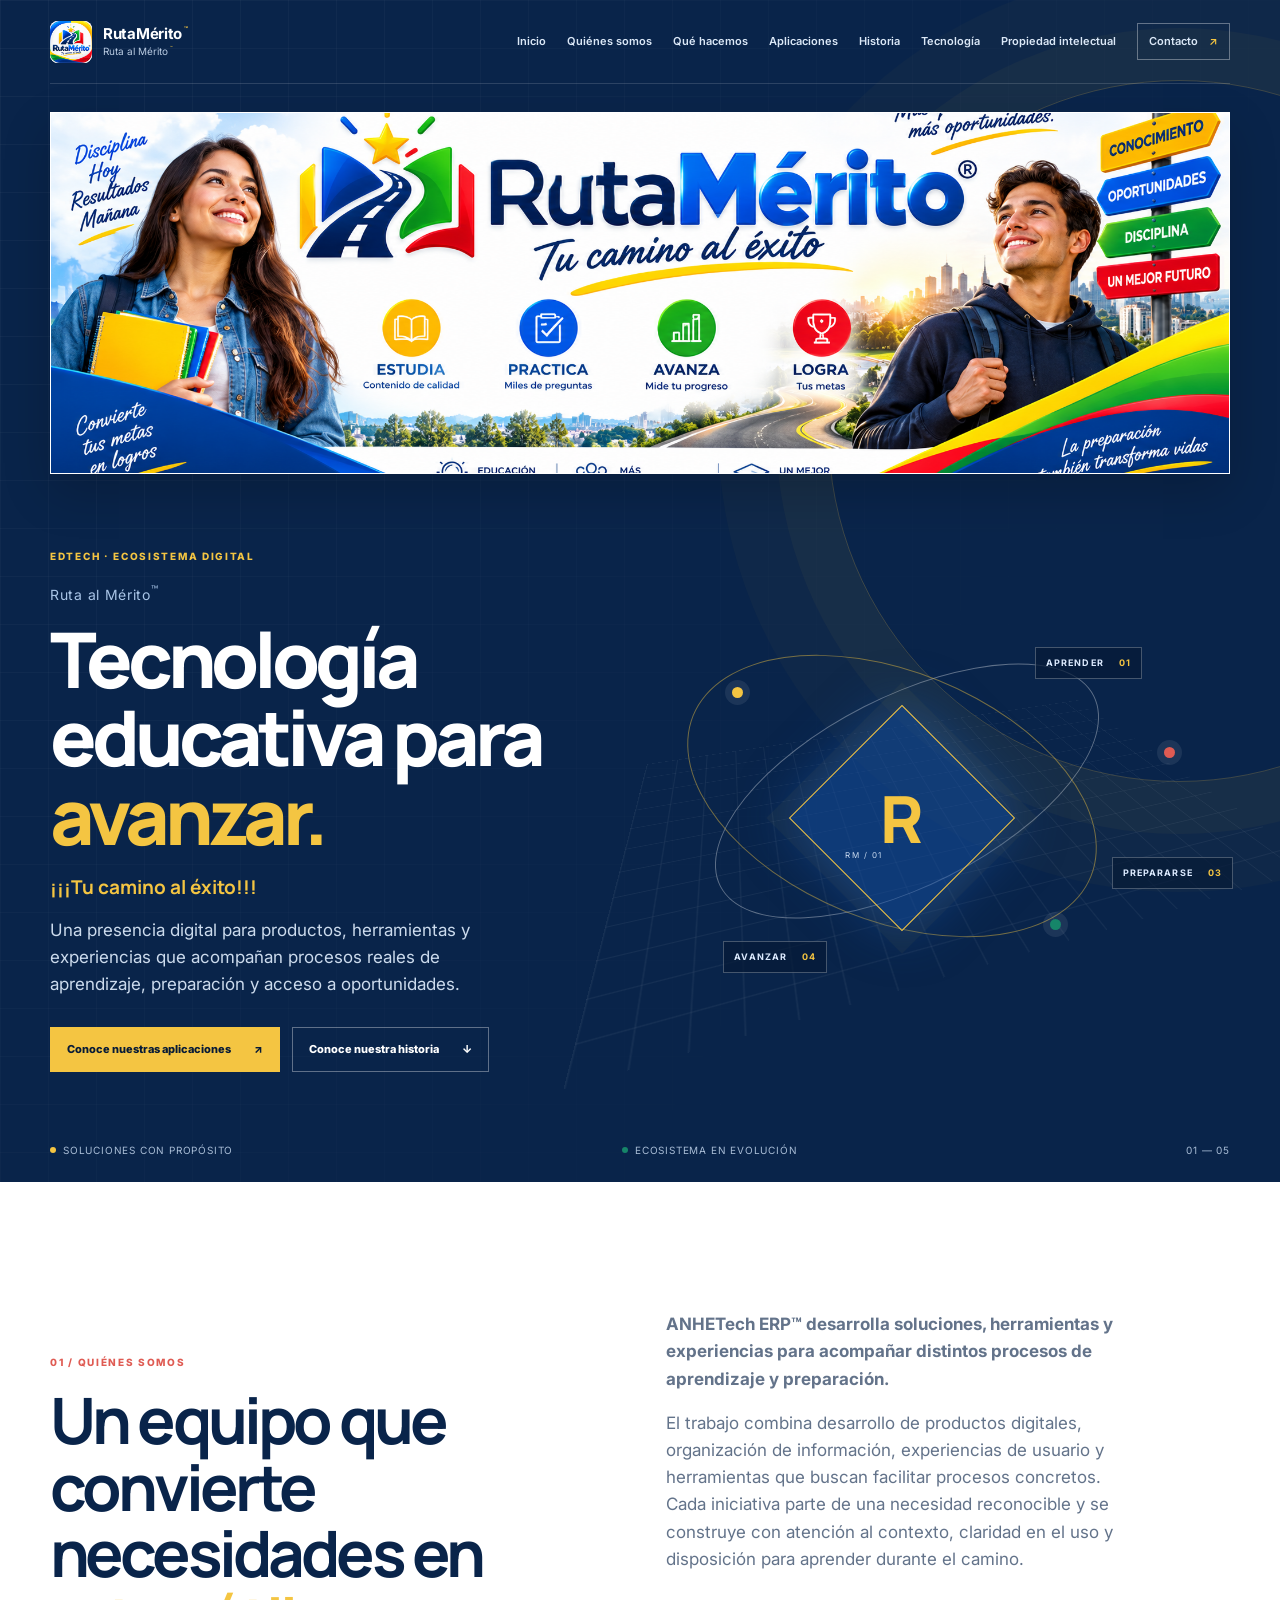
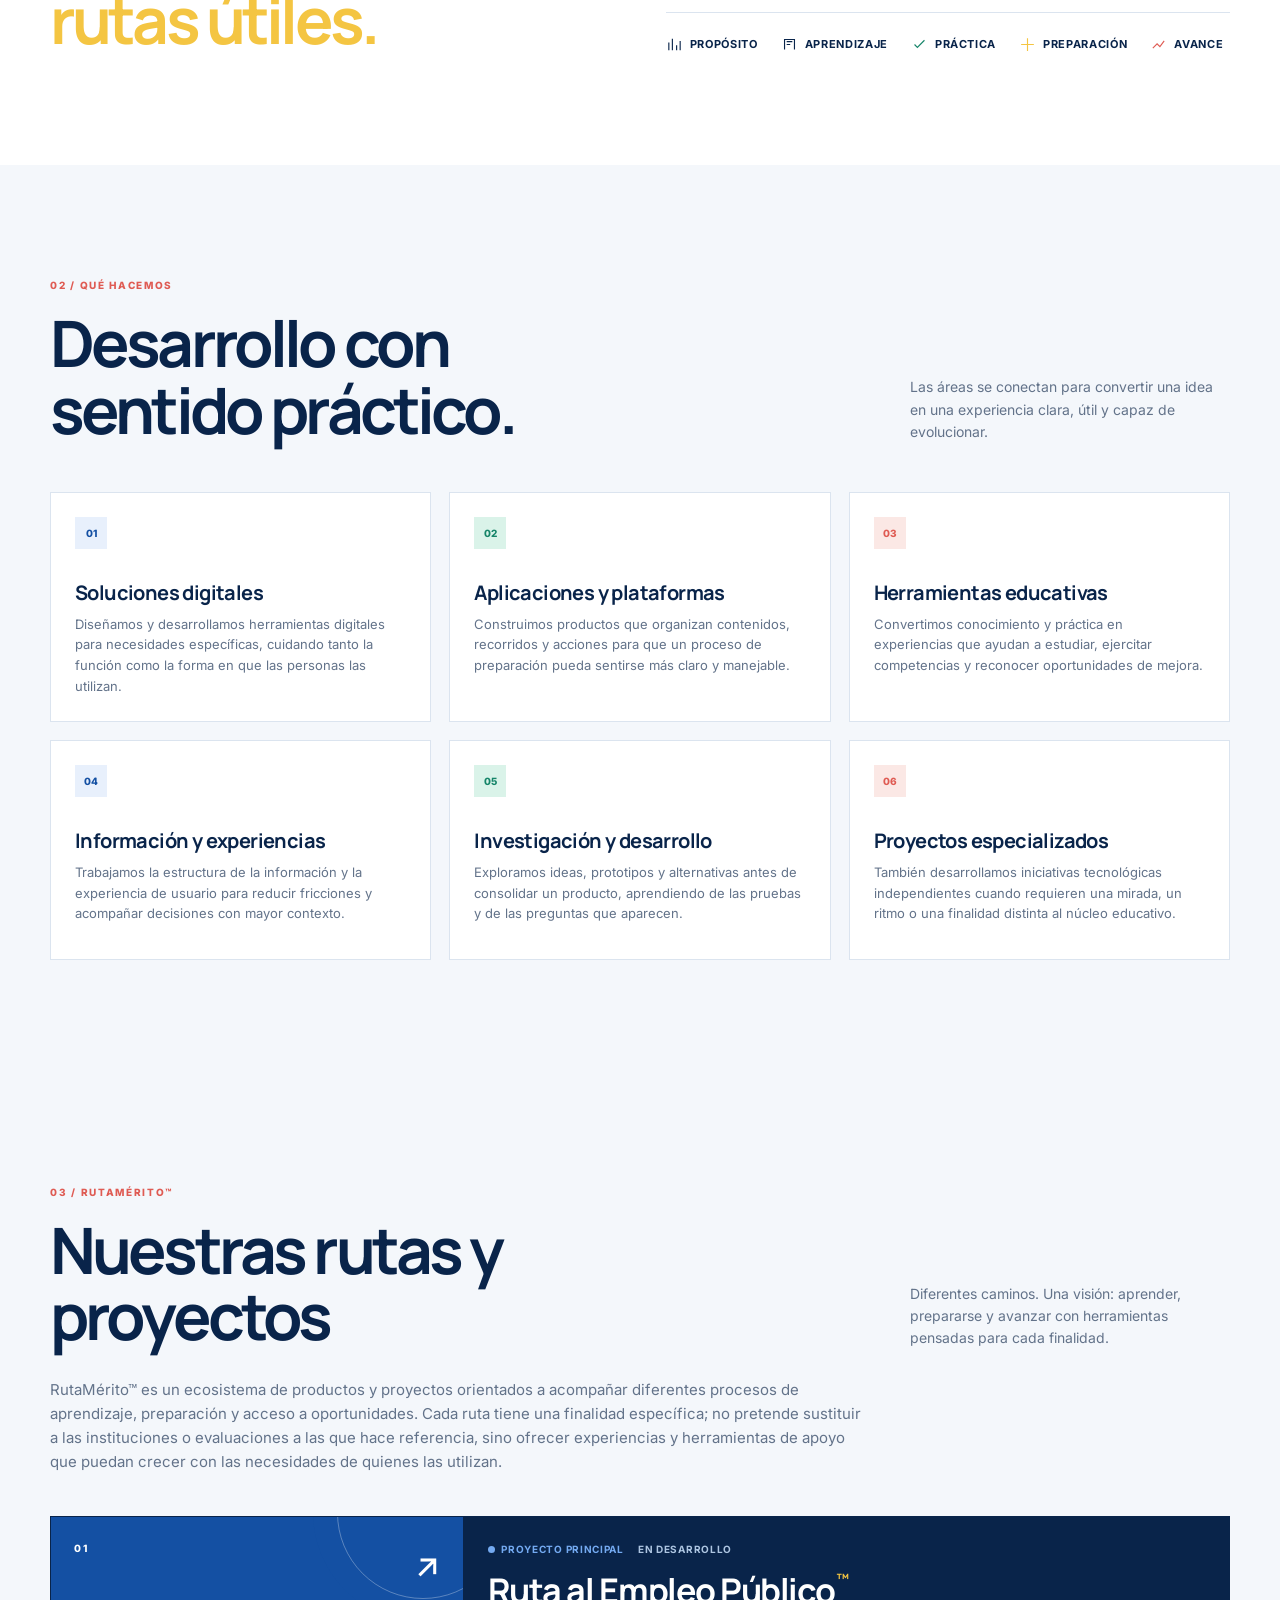
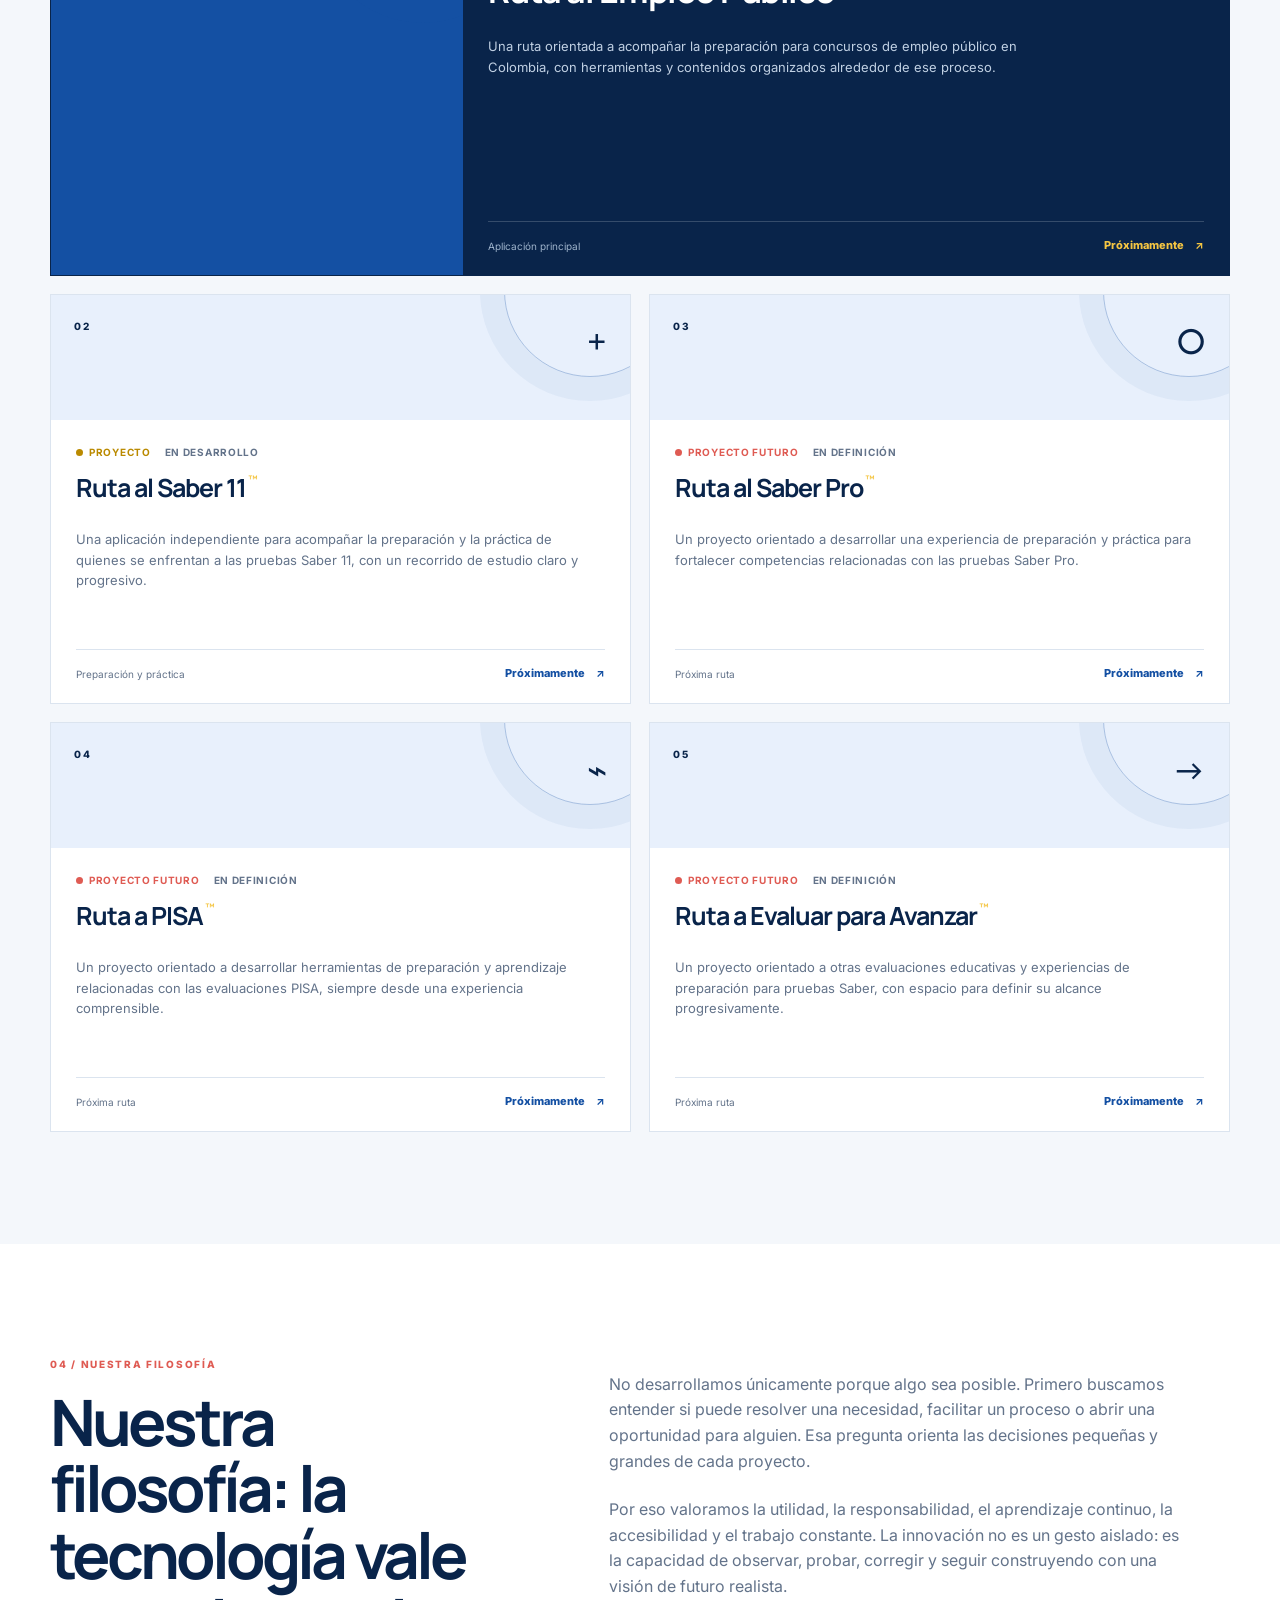
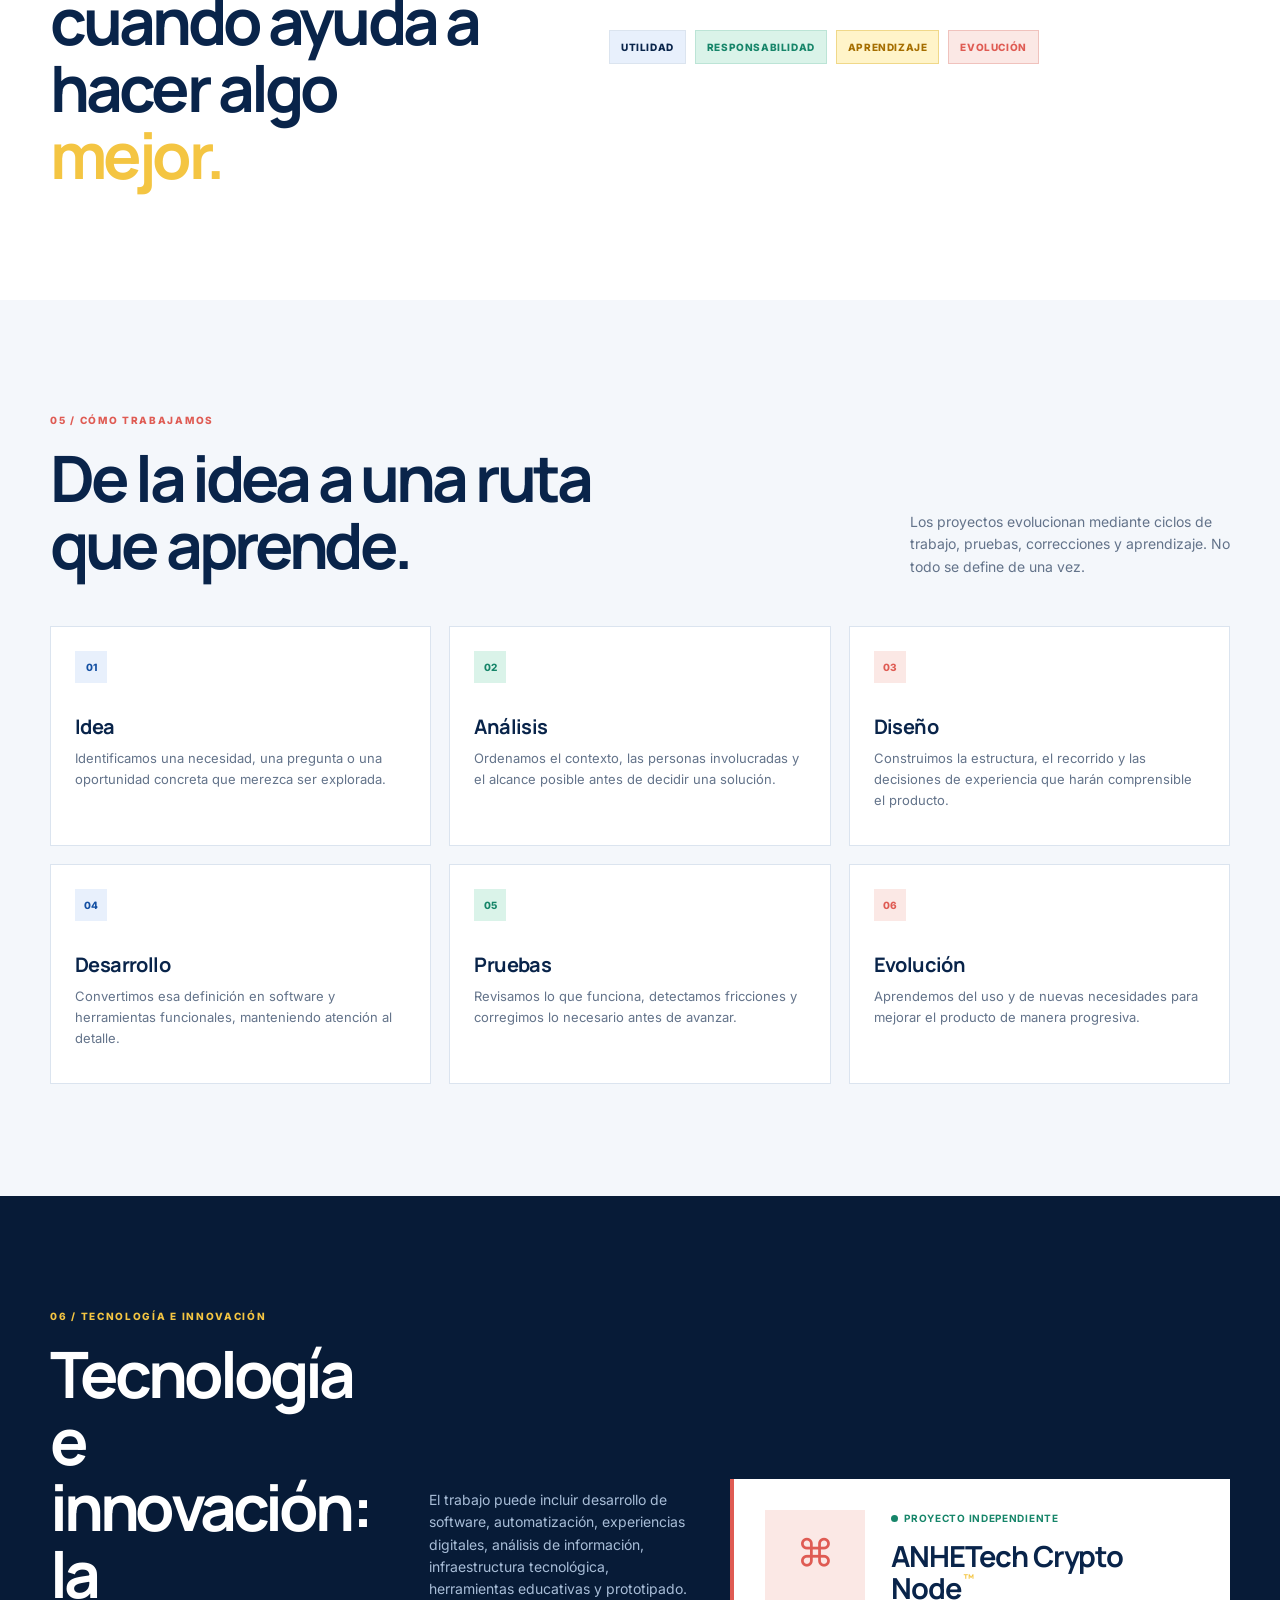
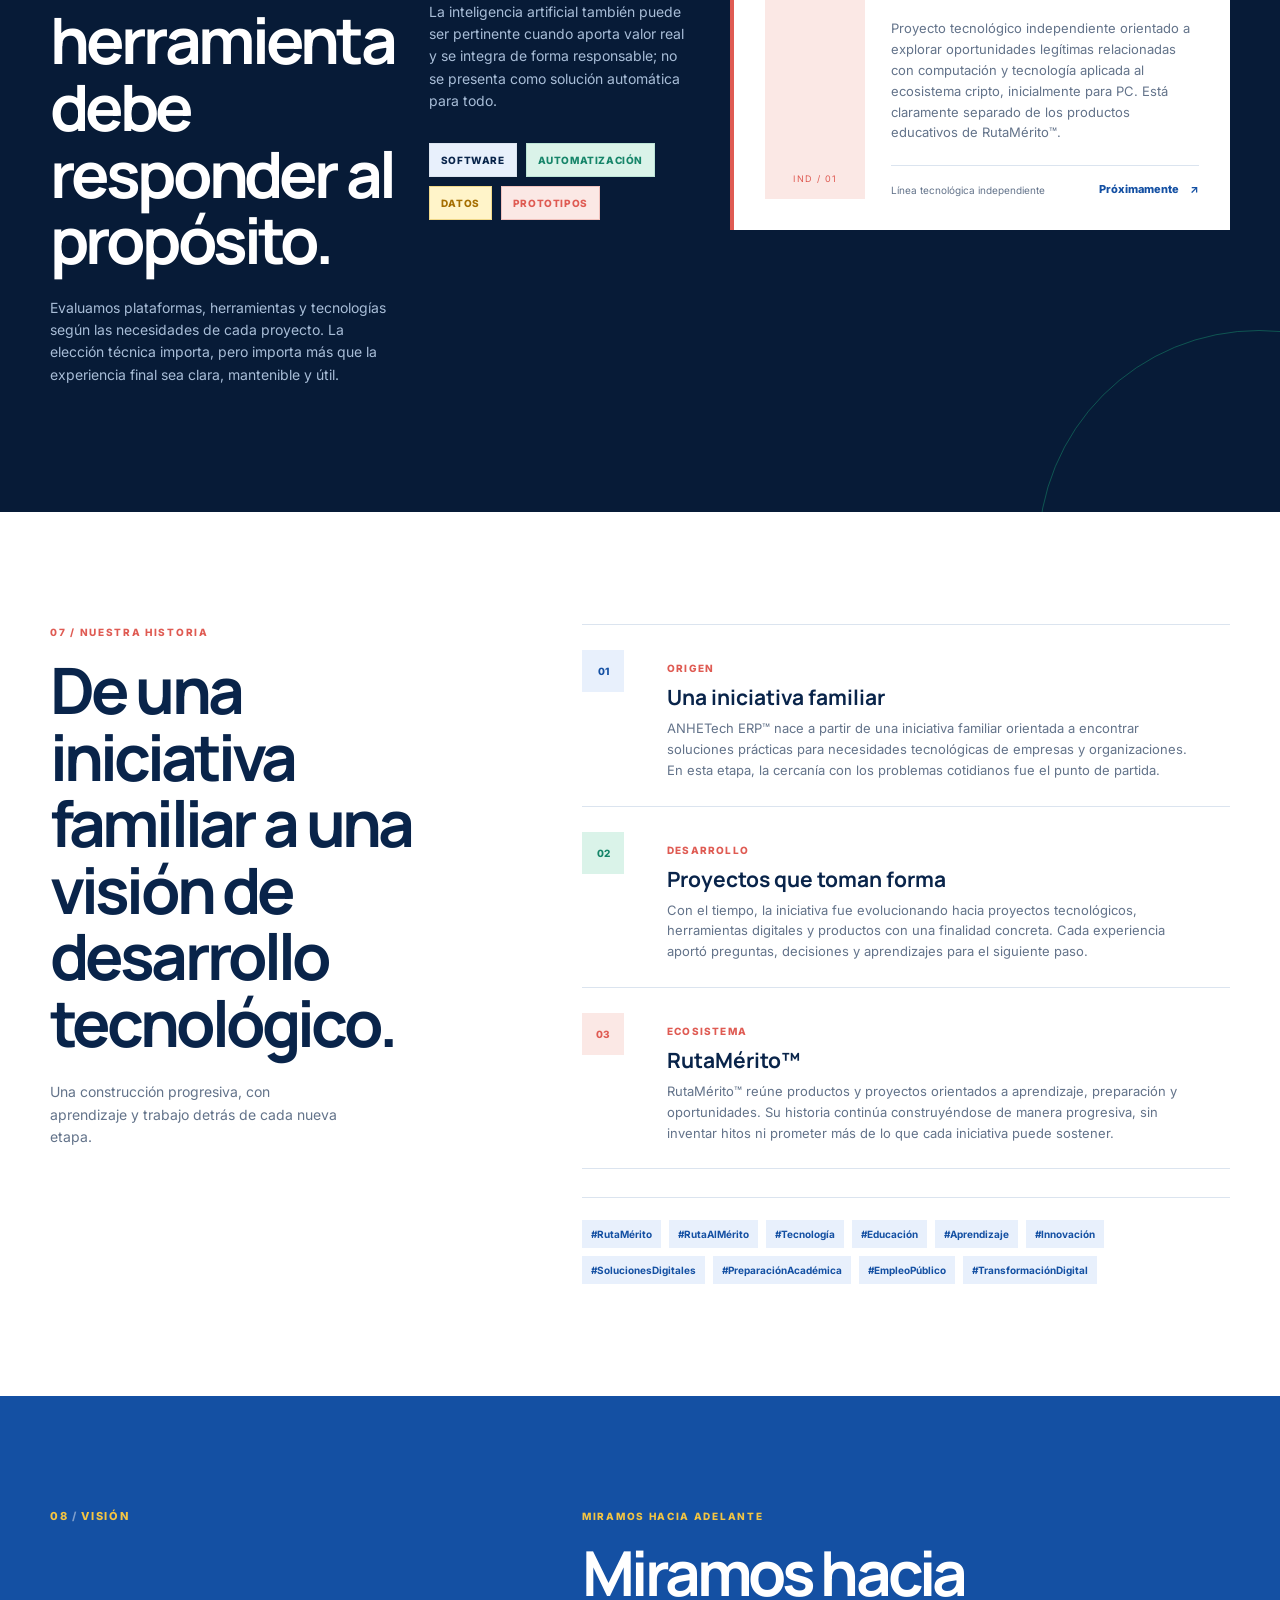
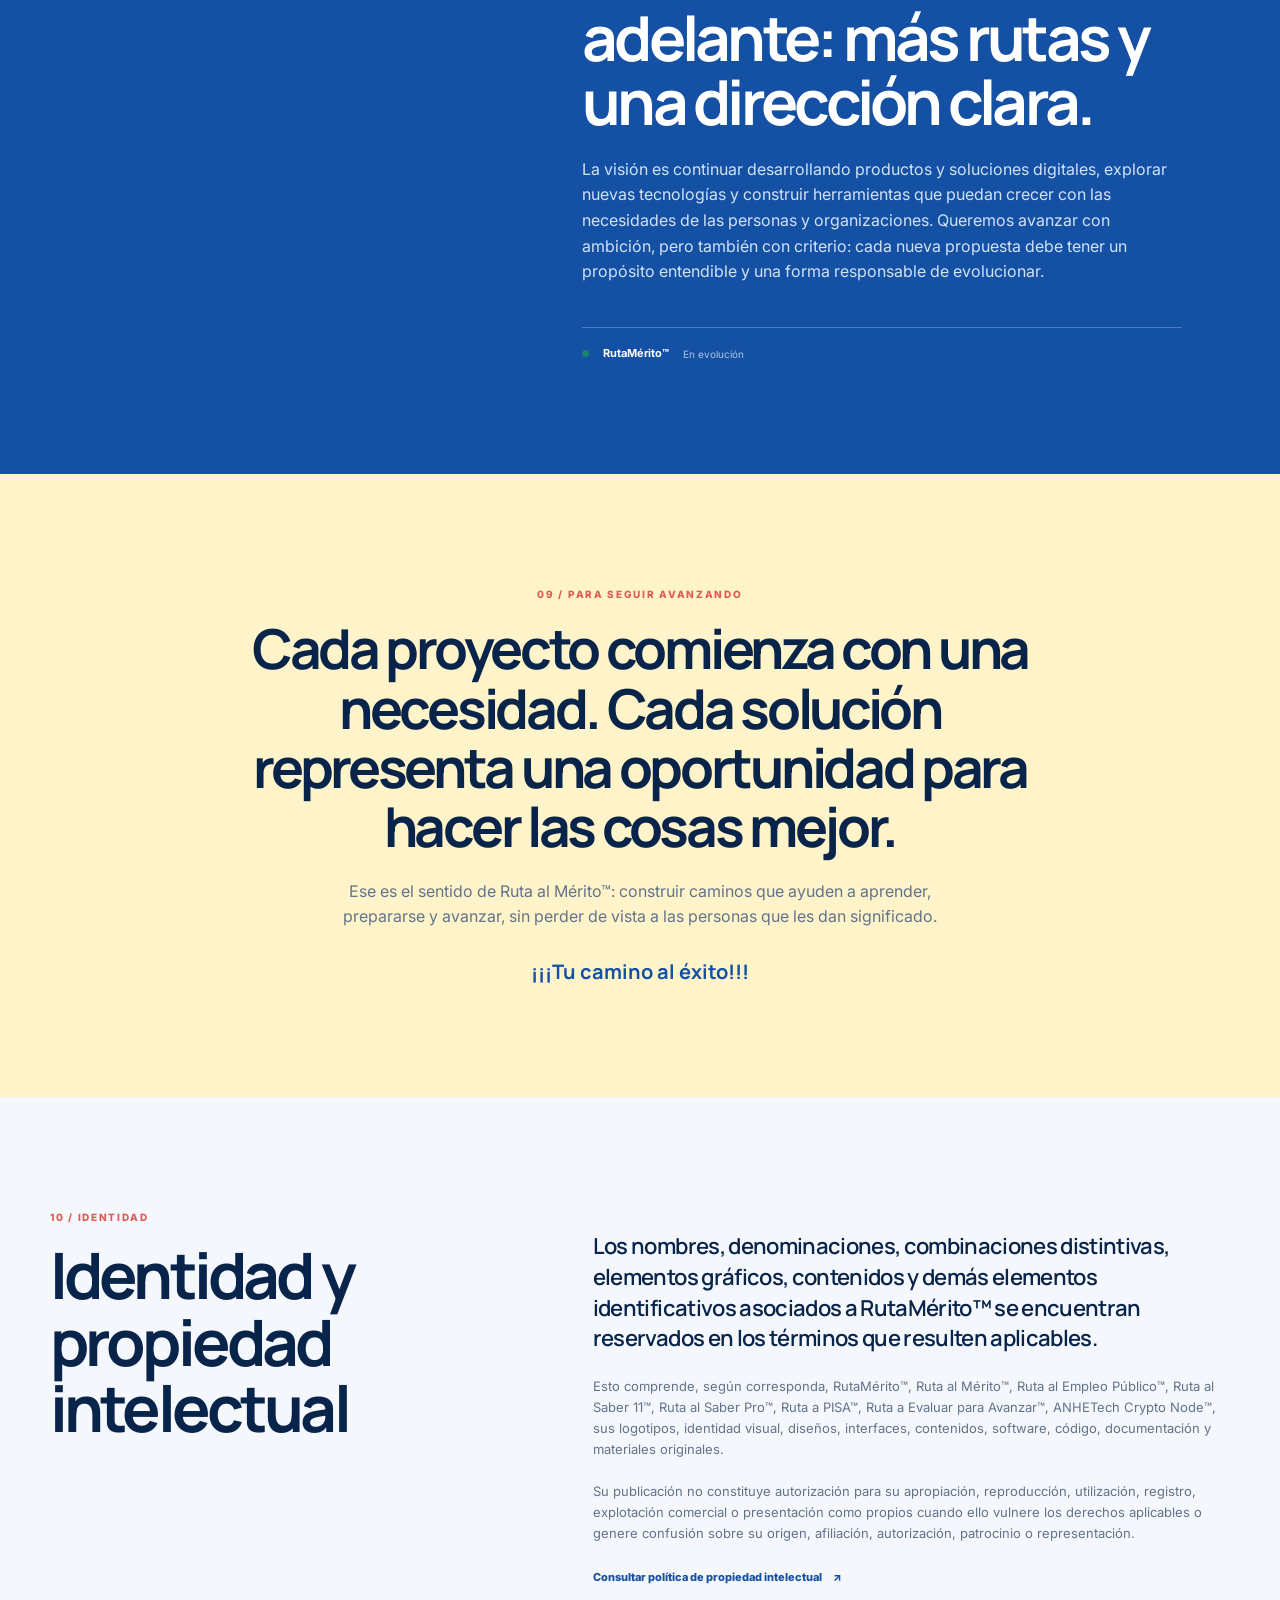
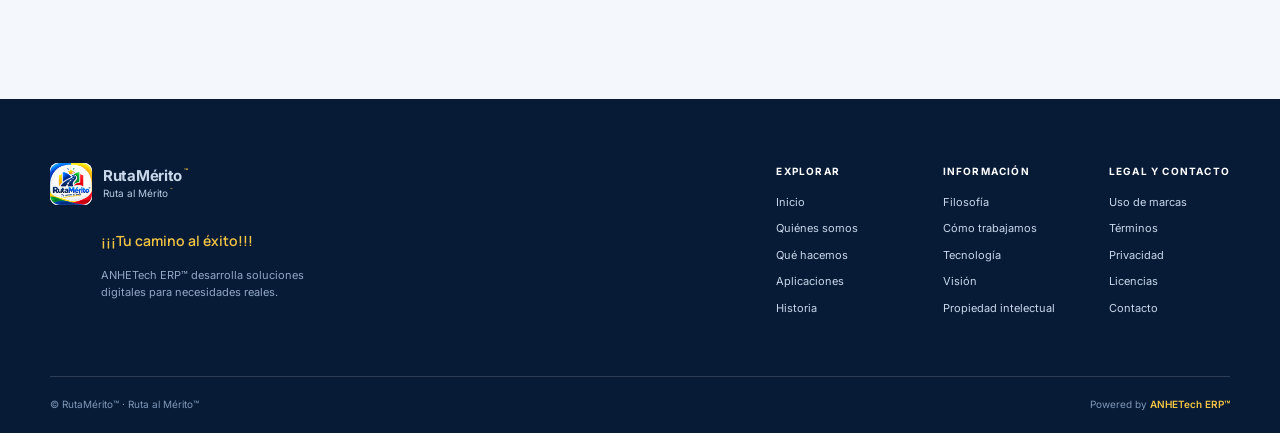
==== commit 360dc1b5: "Enhance branding, hero imagery and SEO" ====
--- a/index.html
+++ b/index.html
@@ -1,17 +1,23 @@
-<!doctype html>
+﻿<!doctype html>
 <html lang="es">
 <head>
   <meta charset="utf-8">
   <meta name="viewport" content="width=device-width, initial-scale=1">
-  <meta name="description" content="RutaMérito™ es un ecosistema de productos educativos de ANHETech ERP™ para aprender, practicar, prepararte y avanzar.">
-  <meta property="og:title" content="RutaMérito™ | Ruta al Mérito™">
-  <meta property="og:description" content="Tecnología educativa para aprender, practicar, prepararte y avanzar.">
+  <meta name="description" content="RutaMérito™ y ANHETech ERP™ desarrollan soluciones tecnológicas, herramientas digitales y proyectos para el aprendizaje, la preparación y el avance.">
+  <meta property="og:title" content="RutaMérito™ | Soluciones tecnológicas para aprendizaje y preparación">
+  <meta property="og:description" content="Conoce el ecosistema de RutaMérito™, sus aplicaciones digitales y las soluciones tecnológicas de ANHETech ERP™.">
   <meta property="og:type" content="website">
+  <meta property="og:url" content="https://rutamerito.github.io/">
+  <meta property="og:image" content="https://rutamerito.github.io/assets/images/Ruta-al-Empleo-Publico.png">
+  <meta property="og:image:alt" content="Portada de Ruta al Empleo Público™ con estudiantes, aprendizaje y oportunidades">
   <meta name="twitter:card" content="summary">
-  <meta name="twitter:title" content="RutaMérito™ | Ruta al Mérito™">
-  <meta name="twitter:description" content="Tecnología educativa para aprender, practicar, prepararte y avanzar.">
+  <meta name="twitter:title" content="RutaMérito™ | Soluciones tecnológicas para aprendizaje y preparación">
+  <meta name="twitter:description" content="Conoce el ecosistema de RutaMérito™, sus aplicaciones digitales y las soluciones tecnológicas de ANHETech ERP™.">
+  <meta name="twitter:image" content="https://rutamerito.github.io/assets/images/Ruta-al-Empleo-Publico.png">
+  <meta name="twitter:image:alt" content="Portada de Ruta al Empleo Público™ con estudiantes, aprendizaje y oportunidades">
   <meta name="theme-color" content="#09244a">
-  <title>RutaMérito™ | Ruta al Mérito™</title>
+  <link rel="canonical" href="https://rutamerito.github.io/">
+  <title>RutaMérito™ | ANHETech ERP™ y soluciones tecnológicas</title>
   <link rel="icon" href="favicon.svg" type="image/svg+xml">
   <link rel="preconnect" href="https://fonts.googleapis.com">
   <link rel="preconnect" href="https://fonts.gstatic.com" crossorigin>
@@ -22,10 +28,11 @@
 <body>
   <header class="site-header" id="inicio">
     <nav class="nav shell" aria-label="Navegación principal">
-      <a class="brand" href="#inicio" aria-label="RutaMérito™, inicio"><span class="brand-mark">R<span></span></span><span class="brand-copy"><strong>RutaMérito<sup>™</sup></strong><small>Ruta al Mérito<sup>™</sup></small></span></a>
+        <a class="brand" href="#inicio" aria-label="RutaMérito™, inicio"><img class="brand-logo" src="assets/images/Logo_Ppal.png" width="1254" height="1254" alt="Logo oficial de RutaMérito™"><span class="brand-copy"><strong>RutaMérito<sup>™</sup></strong><small>Ruta al Mérito<sup>™</sup></small></span></a>
       <button class="menu-toggle" type="button" aria-expanded="false" aria-controls="site-menu"><span></span><span></span><span></span><b>Menú</b></button>
       <div class="nav-links" id="site-menu"><a href="#inicio">Inicio</a><a href="#quienes-somos">Quiénes somos</a><a href="#que-hacemos">Qué hacemos</a><a href="#proyectos">Aplicaciones</a><a href="#historia">Historia</a><a href="#tecnologia">Tecnología</a><a href="#propiedad">Propiedad intelectual</a><a class="nav-contact" href="#contacto">Contacto <span>↗</span></a></div>
     </nav>
+    <div class="hero-cover shell reveal"><img src="assets/images/Ruta-al-Empleo-Publico.png" width="2056" height="765" alt="Portada de Ruta al Empleo Público™ con estudiantes, aprendizaje y oportunidades"></div>
     <div class="hero shell">
       <div class="hero-copy reveal"><p class="eyebrow">EDTECH · ECOSISTEMA DIGITAL</p><p class="hero-kicker">Ruta al Mérito<sup>™</sup></p><h1>Tecnología educativa para <em>avanzar.</em></h1><p class="hero-slogan">¡¡¡Tu camino al éxito!!!</p><p class="hero-lead">Una presencia digital para productos, herramientas y experiencias que acompañan procesos reales de aprendizaje, preparación y acceso a oportunidades.</p><div class="hero-actions"><a class="button button-primary" href="#proyectos">Conoce nuestras aplicaciones <span>↗</span></a><a class="button button-ghost" href="#historia">Conoce nuestra historia <span>↓</span></a></div></div>
       <div class="hero-visual reveal" aria-label="Sistema de rutas de RutaMérito"><div class="visual-grid"></div><div class="visual-orbit orbit-one"></div><div class="visual-orbit orbit-two"></div><div class="visual-core"><span>R</span><small>RM / 01</small></div><div class="visual-tag tag-top">APRENDER <b>01</b></div><div class="visual-tag tag-right">PREPARARSE <b>03</b></div><div class="visual-tag tag-bottom">AVANZAR <b>04</b></div><span class="visual-point point-yellow"></span><span class="visual-point point-red"></span><span class="visual-point point-green"></span></div>
@@ -33,6 +40,26 @@
     <div class="hero-meta shell"><span><i class="dot dot-yellow"></i> Soluciones con propósito</span><span><i class="dot dot-green"></i> Ecosistema en evolución</span><span>01 — 05</span></div>
   </header>
   <main>
+    <script type="application/ld+json">
+    {
+      "@context": "https://schema.org",
+      "@graph": [
+        {
+          "@type": "Organization",
+          "name": "ANHETech ERP™",
+          "url": "https://rutamerito.github.io/",
+          "logo": "https://rutamerito.github.io/assets/images/Logo_Ppal.png",
+          "description": "ANHETech ERP™ desarrolla soluciones, herramientas y experiencias para acompañar distintos procesos de aprendizaje y preparación."
+        },
+        {
+          "@type": "WebSite",
+          "name": "RutaMérito™ | Ruta al Mérito™",
+          "url": "https://rutamerito.github.io/",
+          "description": "Tecnología educativa, aprendizaje y preparación mediante productos y proyectos digitales."
+        }
+      ]
+    }
+    </script>
     <section class="section intro-section" id="quienes-somos"><div class="shell intro-layout"><div class="section-heading reveal"><p class="eyebrow">01 / QUIÉNES SOMOS</p><h2>Un equipo que convierte necesidades en <em>rutas útiles.</em></h2></div><div class="intro-side reveal"><p><strong>ANHETech ERP™ desarrolla soluciones, herramientas y experiencias para acompañar distintos procesos de aprendizaje y preparación.</strong></p><p>El trabajo combina desarrollo de productos digitales, organización de información, experiencias de usuario y herramientas que buscan facilitar procesos concretos. Cada iniciativa parte de una necesidad reconocible y se construye con atención al contexto, claridad en el uso y disposición para aprender durante el camino.</p><div class="concept-row"><span><svg viewBox="0 0 24 24" aria-hidden="true"><path d="M4 20V9m5 11V4m6 16v-7m5 7V7"/></svg>Propósito</span><span><svg viewBox="0 0 24 24" aria-hidden="true"><path d="M5 19V5h14v14M8 8h8M8 12h5"/></svg>Aprendizaje</span><span><svg viewBox="0 0 24 24" aria-hidden="true"><path d="m5 12 4 4L19 6"/></svg>Práctica</span><span><svg viewBox="0 0 24 24" aria-hidden="true"><path d="M12 3v18M3 12h18"/></svg>Preparación</span><span><svg viewBox="0 0 24 24" aria-hidden="true"><path d="M4 17 10 11l4 4 6-8"/></svg>Avance</span></div></div></div></section>
 
   <section class="section work-section" id="que-hacemos"><div class="shell"><div class="section-heading section-heading-wide reveal"><div><p class="eyebrow">02 / QUÉ HACEMOS</p><h2>Desarrollo con sentido práctico.</h2></div><p>Las áreas se conectan para convertir una idea en una experiencia clara, útil y capaz de evolucionar.</p></div><div class="work-grid"><article class="work-card reveal"><span class="work-number">01</span><h3>Soluciones digitales</h3><p>Diseñamos y desarrollamos herramientas digitales para necesidades específicas, cuidando tanto la función como la forma en que las personas las utilizan.</p></article><article class="work-card reveal"><span class="work-number">02</span><h3>Aplicaciones y plataformas</h3><p>Construimos productos que organizan contenidos, recorridos y acciones para que un proceso de preparación pueda sentirse más claro y manejable.</p></article><article class="work-card reveal"><span class="work-number">03</span><h3>Herramientas educativas</h3><p>Convertimos conocimiento y práctica en experiencias que ayudan a estudiar, ejercitar competencias y reconocer oportunidades de mejora.</p></article><article class="work-card reveal"><span class="work-number">04</span><h3>Información y experiencias</h3><p>Trabajamos la estructura de la información y la experiencia de usuario para reducir fricciones y acompañar decisiones con mayor contexto.</p></article><article class="work-card reveal"><span class="work-number">05</span><h3>Investigación y desarrollo</h3><p>Exploramos ideas, prototipos y alternativas antes de consolidar un producto, aprendiendo de las pruebas y de las preguntas que aparecen.</p></article><article class="work-card reveal"><span class="work-number">06</span><h3>Proyectos especializados</h3><p>También desarrollamos iniciativas tecnológicas independientes cuando requieren una mirada, un ritmo o una finalidad distinta al núcleo educativo.</p></article></div></div></section>
@@ -49,7 +76,7 @@
     <section class="section process-section" id="como-trabajamos"><div class="shell"><div class="section-heading section-heading-wide reveal"><div><p class="eyebrow">05 / CÓMO TRABAJAMOS</p><h2>De la idea a una ruta que aprende.</h2></div><p>Los proyectos evolucionan mediante ciclos de trabajo, pruebas, correcciones y aprendizaje. No todo se define de una vez.</p></div><div class="process-grid"><article class="process-step reveal"><b>01</b><h3>Idea</h3><p>Identificamos una necesidad, una pregunta o una oportunidad concreta que merezca ser explorada.</p></article><article class="process-step reveal"><b>02</b><h3>Análisis</h3><p>Ordenamos el contexto, las personas involucradas y el alcance posible antes de decidir una solución.</p></article><article class="process-step reveal"><b>03</b><h3>Diseño</h3><p>Construimos la estructura, el recorrido y las decisiones de experiencia que harán comprensible el producto.</p></article><article class="process-step reveal"><b>04</b><h3>Desarrollo</h3><p>Convertimos esa definición en software y herramientas funcionales, manteniendo atención al detalle.</p></article><article class="process-step reveal"><b>05</b><h3>Pruebas</h3><p>Revisamos lo que funciona, detectamos fricciones y corregimos lo necesario antes de avanzar.</p></article><article class="process-step reveal"><b>06</b><h3>Evolución</h3><p>Aprendemos del uso y de nuevas necesidades para mejorar el producto de manera progresiva.</p></article></div></div></section>
     <section class="section tech-section" id="tecnologia"><div class="shell tech-layout"><div class="tech-heading reveal"><p class="eyebrow">06 / TECNOLOGÍA E INNOVACIÓN</p><h2>Tecnología e innovación: la herramienta debe responder al propósito.</h2><p>Evaluamos plataformas, herramientas y tecnologías según las necesidades de cada proyecto. La elección técnica importa, pero importa más que la experiencia final sea clara, mantenible y útil.</p></div><div class="tech-copy reveal"><p>El trabajo puede incluir desarrollo de software, automatización, experiencias digitales, análisis de información, infraestructura tecnológica, herramientas educativas y prototipado. La inteligencia artificial también puede ser pertinente cuando aporta valor real y se integra de forma responsable; no se presenta como solución automática para todo.</p><div class="tech-pill-row"><span>Software</span><span>Automatización</span><span>Datos</span><span>Prototipos</span></div></div><article class="tech-card reveal"><div class="tech-card-mark"><span>⌘</span><small>IND / 01</small></div><div class="tech-card-copy"><div class="project-meta"><span class="status status-independent">Proyecto independiente</span></div><h3>ANHETech Crypto Node<sup>™</sup></h3><p>Proyecto tecnológico independiente orientado a explorar oportunidades legítimas relacionadas con computación y tecnología aplicada al ecosistema cripto, inicialmente para PC. Está claramente separado de los productos educativos de RutaMérito™.</p><div class="project-footer"><span class="card-note">Línea tecnológica independiente</span><a class="card-link" href="#contacto">Próximamente <b>↗</b></a></div></div></article></div></section>
 
-    <section class="section history-section" id="historia"><div class="shell history-layout"><div class="section-heading reveal"><p class="eyebrow">07 / NUESTRA HISTORIA</p><h2>De una iniciativa familiar a una visión de desarrollo tecnológico.</h2><p class="heading-note">Una construcción progresiva, con aprendizaje y trabajo detrás de cada nueva etapa.</p></div><div class="timeline reveal"><div class="timeline-item"><span class="timeline-marker">01</span><div><p class="timeline-label">Origen</p><h3>Una iniciativa familiar</h3><p>ANHETech ERP™ nace a partir de una iniciativa familiar orientada a encontrar soluciones prácticas para necesidades tecnológicas de empresas y organizaciones. En esta etapa, la cercanía con los problemas cotidianos fue el punto de partida.</p></div></div><div class="timeline-item"><span class="timeline-marker">02</span><div><p class="timeline-label">Desarrollo</p><h3>Proyectos que toman forma</h3><p>Con el tiempo, la iniciativa fue evolucionando hacia proyectos tecnológicos, herramientas digitales y productos con una finalidad concreta. Cada experiencia aportó preguntas, decisiones y aprendizajes para el siguiente paso.</p></div></div><div class="timeline-item"><span class="timeline-marker">03</span><div><p class="timeline-label">Ecosistema</p><h3>RutaMérito™</h3><p>RutaMérito™ reúne productos y proyectos orientados a aprendizaje, preparación y oportunidades. Su historia continúa construyéndose de manera progresiva, sin inventar hitos ni prometer más de lo que cada iniciativa puede sostener.</p></div></div></div></div></section>
+    <section class="section history-section" id="historia"><div class="shell history-layout"><div class="section-heading reveal"><p class="eyebrow">07 / NUESTRA HISTORIA</p><h2>De una iniciativa familiar a una visión de desarrollo tecnológico.</h2><p class="heading-note">Una construcción progresiva, con aprendizaje y trabajo detrás de cada nueva etapa.</p></div><div class="timeline reveal"><div class="timeline-item"><span class="timeline-marker">01</span><div><p class="timeline-label">Origen</p><h3>Una iniciativa familiar</h3><p>ANHETech ERP™ nace a partir de una iniciativa familiar orientada a encontrar soluciones prácticas para necesidades tecnológicas de empresas y organizaciones. En esta etapa, la cercanía con los problemas cotidianos fue el punto de partida.</p></div></div><div class="timeline-item"><span class="timeline-marker">02</span><div><p class="timeline-label">Desarrollo</p><h3>Proyectos que toman forma</h3><p>Con el tiempo, la iniciativa fue evolucionando hacia proyectos tecnológicos, herramientas digitales y productos con una finalidad concreta. Cada experiencia aportó preguntas, decisiones y aprendizajes para el siguiente paso.</p></div></div><div class="timeline-item"><span class="timeline-marker">03</span><div><p class="timeline-label">Ecosistema</p><h3>RutaMérito™</h3><p>RutaMérito™ reúne productos y proyectos orientados a aprendizaje, preparación y oportunidades. Su historia continúa construyéndose de manera progresiva, sin inventar hitos ni prometer más de lo que cada iniciativa puede sostener.</p></div></div><div class="history-tags" aria-label="Temas de RutaMérito"><span>#RutaMérito</span><span>#RutaAlMérito</span><span>#Tecnología</span><span>#Educación</span><span>#Aprendizaje</span><span>#Innovación</span><span>#SolucionesDigitales</span><span>#PreparaciónAcadémica</span><span>#EmpleoPúblico</span><span>#TransformaciónDigital</span></div></div></div></section>
 
     <section class="section vision-section" id="recursos"><div class="shell vision-layout"><div class="vision-index reveal">08 <span>/</span> VISIÓN</div><div class="vision-copy reveal"><p class="eyebrow">MIRAMOS HACIA ADELANTE</p><h2>Miramos hacia adelante: más rutas y una dirección clara.</h2><p>La visión es continuar desarrollando productos y soluciones digitales, explorar nuevas tecnologías y construir herramientas que puedan crecer con las necesidades de las personas y organizaciones. Queremos avanzar con ambición, pero también con criterio: cada nueva propuesta debe tener un propósito entendible y una forma responsable de evolucionar.</p><div class="vision-line"><span></span><b>RutaMérito™</b><small>En evolución</small></div></div></div></section>
 
@@ -57,6 +84,6 @@
 
     <section class="section ip-section" id="propiedad"><div class="shell ip-layout"><div class="section-heading reveal"><p class="eyebrow">10 / IDENTIDAD</p><h2>Identidad y propiedad intelectual</h2></div><div class="ip-copy reveal"><p class="ip-highlight">Los nombres, denominaciones, combinaciones distintivas, elementos gráficos, contenidos y demás elementos identificativos asociados a RutaMérito™ se encuentran reservados en los términos que resulten aplicables.</p><p>Esto comprende, según corresponda, RutaMérito™, Ruta al Mérito™, Ruta al Empleo Público™, Ruta al Saber 11™, Ruta al Saber Pro™, Ruta a PISA™, Ruta a Evaluar para Avanzar™, ANHETech Crypto Node™, sus logotipos, identidad visual, diseños, interfaces, contenidos, software, código, documentación y materiales originales.</p><p>Su publicación no constituye autorización para su apropiación, reproducción, utilización, registro, explotación comercial o presentación como propios cuando ello vulnere los derechos aplicables o genere confusión sobre su origen, afiliación, autorización, patrocinio o representación.</p><a class="text-link" href="legal/PROPIEDAD-INTELECTUAL.md">Consultar política de propiedad intelectual <span>↗</span></a></div></div></section>
   </main>
-  <footer class="site-footer" id="contacto"><div class="shell footer-top"><div class="footer-brand"><a class="brand" href="#inicio"><span class="brand-mark">R<span></span></span><span class="brand-copy"><strong>RutaMérito<sup>™</sup></strong><small>Ruta al Mérito<sup>™</sup></small></span></a><p>¡¡¡Tu camino al éxito!!!</p><p class="footer-note">ANHETech ERP™ desarrolla soluciones digitales para necesidades reales.</p></div><div class="footer-nav"><div><strong>Explorar</strong><a href="#inicio">Inicio</a><a href="#quienes-somos">Quiénes somos</a><a href="#que-hacemos">Qué hacemos</a><a href="#proyectos">Aplicaciones</a><a href="#historia">Historia</a></div><div><strong>Información</strong><a href="#filosofia">Filosofía</a><a href="#como-trabajamos">Cómo trabajamos</a><a href="#tecnologia">Tecnología</a><a href="#recursos">Visión</a><a href="#propiedad">Propiedad intelectual</a></div><div><strong>Legal y contacto</strong><a href="legal/USO-DE-MARCAS.md">Uso de marcas</a><a href="legal/TERMINOS-Y-CONDICIONES.md">Términos</a><a href="legal/POLITICA-DE-PRIVACIDAD.md">Privacidad</a><a href="legal/LICENCIAS.md">Licencias</a><a href="#contacto">Contacto</a></div></div></div><div class="shell footer-bottom"><span>© RutaMérito™ · Ruta al Mérito™</span><span>Powered by <strong>ANHETech ERP™</strong></span></div></footer>
+  <footer class="site-footer" id="contacto"><div class="shell footer-top"><div class="footer-brand"><a class="brand" href="#inicio"><img class="brand-logo" src="assets/images/Logo_Ppal.png" width="1254" height="1254" alt="Logo oficial de RutaMérito™"><span class="brand-copy"><strong>RutaMérito<sup>™</sup></strong><small>Ruta al Mérito<sup>™</sup></small></span></a><p>¡¡¡Tu camino al éxito!!!</p><p class="footer-note">ANHETech ERP™ desarrolla soluciones digitales para necesidades reales.</p></div><div class="footer-nav"><div><strong>Explorar</strong><a href="#inicio">Inicio</a><a href="#quienes-somos">Quiénes somos</a><a href="#que-hacemos">Qué hacemos</a><a href="#proyectos">Aplicaciones</a><a href="#historia">Historia</a></div><div><strong>Información</strong><a href="#filosofia">Filosofía</a><a href="#como-trabajamos">Cómo trabajamos</a><a href="#tecnologia">Tecnología</a><a href="#recursos">Visión</a><a href="#propiedad">Propiedad intelectual</a></div><div><strong>Legal y contacto</strong><a href="legal/USO-DE-MARCAS.md">Uso de marcas</a><a href="legal/TERMINOS-Y-CONDICIONES.md">Términos</a><a href="legal/POLITICA-DE-PRIVACIDAD.md">Privacidad</a><a href="legal/LICENCIAS.md">Licencias</a><a href="#contacto">Contacto</a></div></div></div><div class="shell footer-bottom"><span>© RutaMérito™ · Ruta al Mérito™</span><span>Powered by <strong>ANHETech ERP™</strong></span></div></footer>
 </body>
 </html>
--- a/styles.css
+++ b/styles.css
@@ -1,6 +1,14 @@
 :root{--blue-950:#071b37;--blue-900:#09244a;--blue-700:#1450a3;--blue-100:#e8f0fc;--yellow:#f4c542;--yellow-soft:#fff4c9;--red:#df5b53;--red-soft:#fbe8e5;--green:#168569;--green-soft:#daf3e9;--white:#fff;--mist:#f4f7fb;--ink:#10233f;--muted:#63738a;--line:#dbe4ef;--shadow:0 18px 45px rgba(9,36,74,.1);--display:'Manrope','Inter',sans-serif;--body:'Inter','Segoe UI',sans-serif}*{box-sizing:border-box}html{scroll-behavior:smooth}body{margin:0;color:var(--ink);background:var(--white);font-family:var(--body);line-height:1.6}a{color:inherit;text-decoration:none}button,a{-webkit-tap-highlight-color:transparent}.shell{width:min(1180px,calc(100% - 56px));margin:0 auto}.site-header{color:var(--white);background:var(--blue-900);min-height:760px;position:relative;overflow:hidden}.site-header:before{content:'';position:absolute;inset:0;opacity:.24;background-image:linear-gradient(rgba(255,255,255,.16) 1px,transparent 1px),linear-gradient(90deg,rgba(255,255,255,.16) 1px,transparent 1px);background-size:48px 48px;mask-image:linear-gradient(120deg,#000,transparent 75%)}.site-header:after{content:'';position:absolute;width:700px;height:700px;border:1px solid rgba(244,197,66,.22);border-radius:50%;right:-250px;top:80px;box-shadow:0 0 0 52px rgba(244,197,66,.035),0 0 0 110px rgba(244,197,66,.025)}.nav{min-height:84px;display:flex;align-items:center;justify-content:space-between;position:relative;z-index:4;border-bottom:1px solid rgba(255,255,255,.14)}.brand{display:inline-flex;align-items:center;gap:11px}.brand-mark{position:relative;display:grid;place-items:center;width:39px;height:39px;color:var(--white);border:1px solid var(--yellow);font-family:var(--display);font-size:21px;font-weight:800}.brand-mark span{position:absolute;width:7px;height:7px;right:-4px;top:-4px;background:var(--red)}.brand-copy strong,.brand-copy small{display:block;line-height:1.1}.brand-copy strong{font-size:15px;letter-spacing:-.02em}.brand-copy small{margin-top:4px;color:#b9cbe2;font-size:10px}.brand sup,h3 sup{color:var(--yellow);font-size:.42em;vertical-align:top;margin-left:2px}.nav-links{display:flex;align-items:center;gap:21px;color:#dbe8f7;font-size:11px;font-weight:600}.nav-links a{transition:color .2s ease}.nav-links a:hover,.nav-links a:focus-visible{color:var(--yellow)}.nav-contact{border:1px solid rgba(255,255,255,.35);padding:9px 11px}.nav-contact span{color:var(--yellow);margin-left:8px}.menu-toggle{display:none;background:transparent;color:var(--white);border:1px solid rgba(255,255,255,.35);padding:9px 11px;font:inherit}.menu-toggle span{display:block;width:17px;height:1px;margin:3px 0;background:currentColor}.menu-toggle b{position:absolute;width:1px;height:1px;overflow:hidden;clip:rect(0 0 0 0)}.hero{display:grid;grid-template-columns:.96fr 1.04fr;align-items:center;min-height:600px;gap:50px;position:relative;z-index:1}.hero-copy{padding:74px 0 70px}.eyebrow{color:var(--red);font-size:10px;font-weight:800;letter-spacing:.17em;margin:0 0 17px}.site-header .eyebrow{color:var(--yellow)}.hero-kicker{color:#a9c5e7;font-size:14px;letter-spacing:.05em;margin-bottom:14px}.hero h1{max-width:630px;margin:0 0 15px;color:var(--white);font:800 clamp(48px,6vw,78px)/1.02 var(--display);letter-spacing:-.065em}.hero h1 em,h2 em{color:var(--yellow);font-style:normal}.hero-slogan{color:var(--yellow);font:700 19px var(--display);margin-bottom:17px}.hero-lead{max-width:475px;color:#ccdbed;font-size:17px;margin-bottom:28px}.hero-actions{display:flex;flex-wrap:wrap;gap:12px}.button{display:inline-flex;align-items:center;gap:23px;padding:13px 16px;border:1px solid transparent;font-size:11px;font-weight:800;transition:transform .2s ease,background .2s ease,border-color .2s ease}.button:hover{transform:translateY(-3px)}.button:focus-visible,.card-link:focus-visible,.text-link:focus-visible{outline:3px solid rgba(244,197,66,.6);outline-offset:4px}.button-primary{color:var(--blue-950);background:var(--yellow)}.button-primary:hover{background:#ffd96f}.button-ghost{color:var(--white);border-color:rgba(255,255,255,.35)}.button-ghost:hover{border-color:var(--yellow);color:var(--yellow)}.hero-visual{height:470px;position:relative}.visual-grid{position:absolute;inset:45px 10px;opacity:.38;background-image:linear-gradient(rgba(255,255,255,.13) 1px,transparent 1px),linear-gradient(90deg,rgba(255,255,255,.13) 1px,transparent 1px);background-size:32px 32px;transform:perspective(500px) rotateX(55deg) rotateZ(-19deg);transform-origin:center}.visual-orbit{position:absolute;border:1px solid rgba(255,255,255,.35);border-radius:50%;transform:rotate(-27deg)}.orbit-one{width:420px;height:190px;top:123px;left:55px}.orbit-two{width:430px;height:250px;top:98px;left:35px;border-color:rgba(244,197,66,.45);transform:rotate(22deg)}.visual-core{position:absolute;display:grid;place-items:center;width:160px;height:160px;top:165px;left:180px;border:1px solid var(--yellow);background:rgba(20,80,163,.5);box-shadow:0 0 0 16px rgba(244,197,66,.04),0 0 55px rgba(20,80,163,.7);transform:rotate(45deg)}.visual-core span{color:var(--yellow);font:800 65px var(--display);transform:rotate(-45deg)}.visual-core small{position:absolute;bottom:19px;color:#cbdcf1;font-size:8px;letter-spacing:.18em;transform:rotate(-45deg)}.visual-tag{position:absolute;padding:8px 10px;color:#dceafe;border:1px solid rgba(255,255,255,.25);background:rgba(7,27,55,.7);font-size:9px;font-weight:700;letter-spacing:.12em}.visual-tag b{color:var(--yellow);margin-left:12px}.tag-top{top:74px;right:88px}.tag-right{right:-3px;top:284px}.tag-bottom{bottom:70px;left:81px}.visual-point{position:absolute;width:11px;height:11px;border-radius:50%;box-shadow:0 0 0 7px rgba(255,255,255,.08)}.point-yellow{top:114px;left:90px;background:var(--yellow)}.point-red{right:55px;top:174px;background:var(--red)}.point-green{bottom:113px;right:169px;background:var(--green)}.hero-meta{display:flex;justify-content:space-between;position:relative;z-index:1;padding-bottom:24px;color:#a9bdd6;font-size:10px;letter-spacing:.08em;text-transform:uppercase}.hero-meta span{display:flex;align-items:center;gap:7px}.dot{width:6px;height:6px;display:inline-block;border-radius:50%}.dot-yellow{background:var(--yellow)}.dot-green{background:var(--green)}.section{padding:112px 0}.intro-section{background:var(--white)}.intro-layout{display:grid;grid-template-columns:.95fr 1.05fr;gap:105px;align-items:end}.section-heading h2,.tech-heading h2{max-width:580px;margin:0;color:var(--blue-900);font:700 clamp(39px,5vw,64px)/1.04 var(--display);letter-spacing:-.06em}.intro-side{color:var(--muted);font-size:17px}.intro-side>p{max-width:470px}.concept-row{display:flex;flex-wrap:wrap;gap:18px 23px;margin-top:39px;padding-top:23px;border-top:1px solid var(--line)}.concept-row span{display:inline-flex;align-items:center;gap:7px;color:var(--blue-900);font-size:11px;font-weight:700;text-transform:uppercase;letter-spacing:.06em}.concept-row span:nth-child(3) svg{color:var(--green)}.concept-row span:nth-child(4) svg{color:var(--yellow)}.concept-row span:nth-child(5) svg{color:var(--red)}.concept-row svg{width:17px;height:17px;fill:none;stroke:currentColor;stroke-width:1.6}.projects-section{background:var(--mist)}.section-heading-wide{display:flex;align-items:end;justify-content:space-between;gap:50px;margin-bottom:48px}.section-heading-wide>p{max-width:320px;margin:0;color:var(--muted);font-size:14px}.project-grid{display:grid;grid-template-columns:repeat(2,1fr);gap:18px}.project-card{display:flex;flex-direction:column;min-height:410px;background:var(--white);border:1px solid var(--line);transition:transform .25s ease,box-shadow .25s ease,border-color .25s ease}.project-card:hover{transform:translateY(-6px);box-shadow:var(--shadow);border-color:#afc5e1}.project-main{grid-column:span 2;min-height:360px;background:var(--blue-900);color:var(--white);border-color:var(--blue-900);display:grid;grid-template-columns:.7fr 1.3fr}.project-main:hover{border-color:var(--blue-900)}.card-top{min-height:125px;display:flex;justify-content:space-between;align-items:flex-start;padding:23px;background:var(--blue-100);color:var(--blue-900);position:relative;overflow:hidden}.card-top:after{content:'';width:170px;height:170px;position:absolute;right:-46px;top:-90px;border:1px solid rgba(20,80,163,.3);border-radius:50%;box-shadow:0 0 0 24px rgba(20,80,163,.05)}.project-main .card-top{min-height:100%;background:var(--blue-700);color:var(--white)}.project-main .card-top:after{border-color:rgba(255,255,255,.3)}.route-number{font-size:10px;font-weight:800;letter-spacing:.15em}.card-symbol{position:relative;z-index:1;font:500 34px var(--display)}.project-content{display:flex;flex:1;flex-direction:column;padding:24px 25px 20px}.project-meta{display:flex;align-items:center;gap:14px;margin-bottom:14px;color:var(--muted);font-size:10px;font-weight:700;text-transform:uppercase;letter-spacing:.07em}.project-main .project-meta{color:#adc5e1}.status:before{content:'';width:7px;height:7px;display:inline-block;margin-right:6px;border-radius:50%;background:currentColor}.status-main{color:#74aaf1}.status-build{color:#ba8a00}.status-future{color:var(--red)}.status-independent{color:var(--green)}.project-content h3,.tech-card h3{max-width:480px;margin:0 0 14px;color:var(--blue-900);font:700 25px/1.12 var(--display);letter-spacing:-.04em}.project-main h3{color:var(--white);font-size:34px}.project-content>p,.tech-card-copy>p{max-width:570px;color:var(--muted);font-size:13px;margin-bottom:22px}.project-main .project-content>p{color:#c0d0e3}.project-footer{display:flex;justify-content:space-between;align-items:center;gap:15px;margin-top:auto;padding-top:15px;border-top:1px solid var(--line)}.project-main .project-footer{border-color:rgba(255,255,255,.18)}.card-note{color:var(--muted);font-size:10px}.project-main .card-note{color:#9fb4cc}.card-link,.text-link{color:var(--blue-700);font-size:11px;font-weight:800}.project-main .card-link{color:var(--yellow)}.card-link b,.text-link span{margin-left:9px}.card-link:hover,.text-link:hover{color:var(--red)}.tech-section{color:var(--white);background:var(--blue-950);position:relative;overflow:hidden}.tech-section:after{content:'';position:absolute;width:440px;height:440px;right:-200px;bottom:-260px;border:1px solid rgba(22,133,105,.55);border-radius:50%}.tech-layout{display:grid;grid-template-columns:.75fr 1.25fr;gap:100px;align-items:center;position:relative;z-index:1}.tech-heading h2{color:var(--white)}.tech-heading .eyebrow{color:var(--yellow)}.tech-heading>p:last-child{max-width:380px;margin-top:23px;color:#a8bdd7;font-size:14px}.tech-card{display:grid;grid-template-columns:100px 1fr;gap:26px;padding:31px;color:var(--ink);background:var(--white);border-left:4px solid var(--red);transition:transform .25s ease,box-shadow .25s ease}.tech-card:hover{transform:translateY(-6px);box-shadow:0 18px 45px rgba(0,0,0,.2)}.tech-card-mark{min-height:100%;padding:12px;color:var(--red);background:var(--red-soft);display:flex;flex-direction:column;align-items:center;justify-content:space-between}.tech-card-mark span{font-size:38px}.tech-card-mark small{font-size:9px;letter-spacing:.12em}.tech-card h3{font-size:29px}.tech-card .project-footer{margin-top:20px}.history-section{background:var(--white)}.history-layout{display:grid;grid-template-columns:.8fr 1.2fr;gap:100px}.heading-note{max-width:300px;margin-top:25px;color:var(--muted);font-size:14px}.timeline{border-top:1px solid var(--line)}.timeline-item{display:grid;grid-template-columns:63px 1fr;gap:22px;padding:25px 0;border-bottom:1px solid var(--line)}.timeline-marker{display:grid;place-items:center;width:42px;height:42px;color:var(--blue-700);background:var(--blue-100);font-size:10px;font-weight:800}.timeline-item:nth-child(2) .timeline-marker{color:var(--green);background:var(--green-soft)}.timeline-item:nth-child(3) .timeline-marker{color:var(--red);background:var(--red-soft)}.timeline-label{color:var(--red);font-size:10px;font-weight:800;letter-spacing:.12em;text-transform:uppercase;margin-bottom:7px}.timeline-item h3{margin:0 0 7px;color:var(--blue-900);font:700 21px var(--display)}.timeline-item p:last-child{max-width:520px;margin:0;color:var(--muted);font-size:13px}.timeline-pending h3{color:var(--muted);font-size:17px}.vision-section{color:var(--white);background:var(--blue-700)}.vision-layout{display:grid;grid-template-columns:.8fr 1.2fr;gap:100px}.vision-index{color:var(--yellow);font-size:11px;font-weight:800;letter-spacing:.15em}.vision-index span{color:rgba(255,255,255,.45)}.vision-copy{max-width:600px}.vision-copy .eyebrow{color:var(--yellow)}.vision-copy h2{margin:0 0 22px;color:var(--white);font:700 clamp(38px,5vw,62px)/1.04 var(--display);letter-spacing:-.06em}.vision-copy>p:not(.eyebrow){color:#d2e2f5;font-size:16px}.vision-line{display:flex;align-items:center;gap:14px;margin-top:42px;padding-top:17px;border-top:1px solid rgba(255,255,255,.25)}.vision-line span{width:7px;height:7px;background:var(--green);border-radius:50%}.vision-line b{font-size:11px}.vision-line small{color:#adc6e4;font-size:10px}.ip-section{background:var(--mist)}.ip-layout{display:grid;grid-template-columns:.82fr 1.18fr;gap:100px}.ip-copy{color:var(--muted);font-size:13px}.ip-highlight{color:var(--blue-900);font:600 22px/1.4 var(--display);letter-spacing:-.03em}.ip-copy p{margin-bottom:22px}.ip-copy .text-link{display:inline-block;margin-top:3px}.site-footer{color:#c8d7e9;background:var(--blue-950);padding:64px 0 21px}.footer-top{display:flex;justify-content:space-between;gap:80px;padding-bottom:58px}.footer-brand>p{margin:19px 0 0 51px;color:var(--yellow);font:600 14px var(--display)}.footer-nav{display:grid;grid-template-columns:repeat(3,minmax(120px,1fr));gap:45px}.footer-nav div{display:flex;flex-direction:column;gap:9px;font-size:11px}.footer-nav strong{color:var(--white);margin-bottom:6px;font-size:10px;letter-spacing:.12em;text-transform:uppercase}.footer-nav a:hover{color:var(--yellow)}.footer-bottom{display:flex;justify-content:space-between;padding-top:19px;border-top:1px solid rgba(255,255,255,.15);color:#7f98b7;font-size:10px}.footer-bottom strong{color:var(--yellow);font-weight:600}.reveal{opacity:0;transform:translateY(18px);transition:opacity .65s ease,transform .65s ease}.reveal.is-visible{opacity:1;transform:translateY(0)}
 @media(max-width:430px){.hero-actions{display:grid}.button{justify-content:space-between}.hero-visual{transform:scale(.63);width:159%;height:275px}.concept-row{gap:16px}.project-footer{align-items:flex-start;flex-direction:column}.footer-nav{grid-template-columns:repeat(2,minmax(0,1fr));row-gap:30px;min-width:0}.footer-nav div{min-width:0}.footer-nav div:last-child{grid-column:span 2}.footer-nav a{overflow-wrap:anywhere}}
 @media(prefers-reduced-motion:reduce){html{scroll-behavior:auto}.reveal{opacity:1;transform:none;transition:none}.project-card,.tech-card,.button{transition:none}}
+.brand-logo{width:42px;height:42px;display:block;flex:0 0 42px;object-fit:contain;border-radius:8px;background:var(--white)}
+.hero-cover{position:relative;z-index:2;margin-top:28px;overflow:hidden;border:1px solid rgba(255,255,255,.22);background:var(--white);box-shadow:0 18px 45px rgba(0,0,0,.18)}
+.hero-cover img{display:block;width:100%;height:auto;max-height:360px;object-fit:cover;object-position:center center}
+.hero-cover,.hero-copy,.hero-visual{opacity:1;transform:none}
+.history-tags{display:flex;flex-wrap:wrap;gap:8px;margin-top:28px;padding-top:22px;border-top:1px solid var(--line)}
+.history-tags span{padding:6px 9px;color:var(--blue-700);background:var(--blue-100);font-size:10px;font-weight:700}
+@media(max-width:800px){.hero-cover{margin-top:18px}.hero-cover img{min-height:150px;max-height:230px;object-fit:cover}.brand-logo{width:36px;height:36px;flex-basis:36px}.history-tags{margin-top:20px}}
+@media(max-width:430px){.hero-cover img{min-height:125px;object-position:center}.brand-logo{width:34px;height:34px;flex-basis:34px}}
 
 .project-intro { max-width: 820px; margin: -20px 0 42px; color: var(--muted); font-size: 15px; }
 .work-section, .process-section { background: var(--mist); }
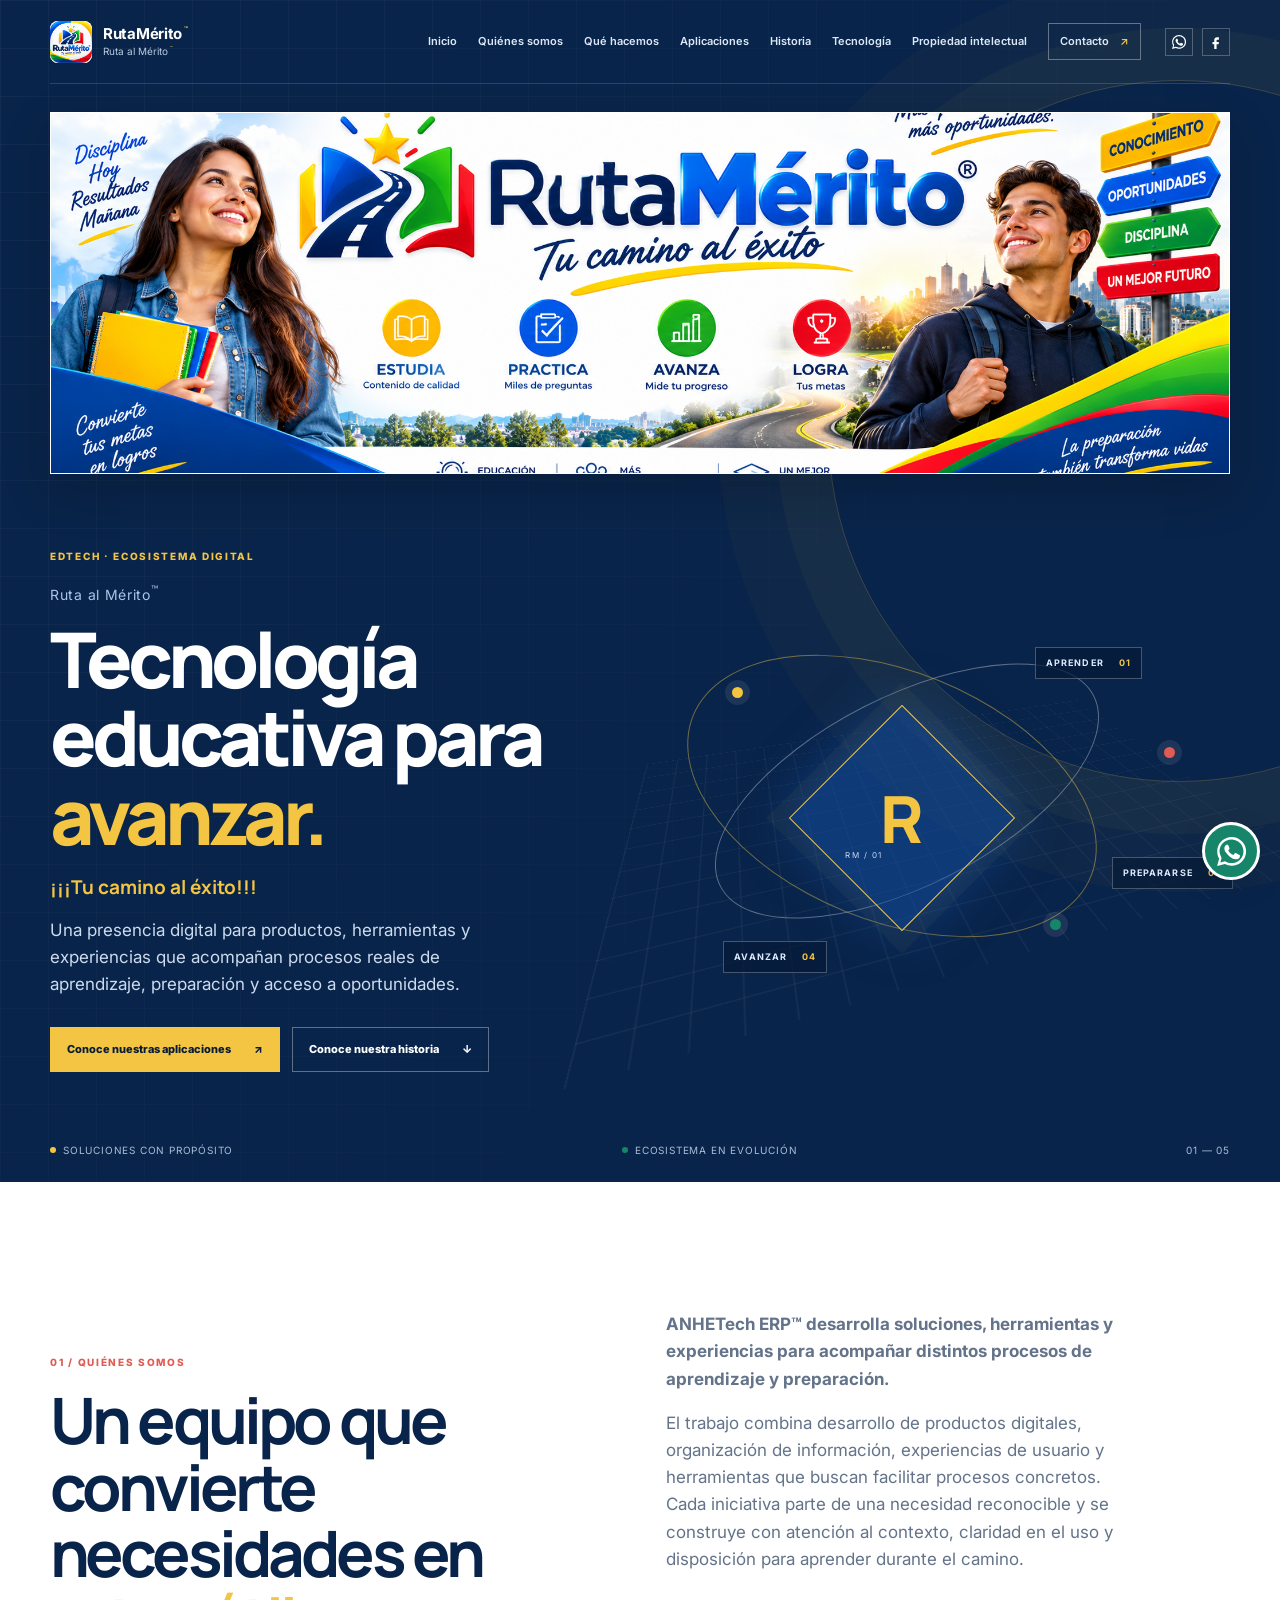
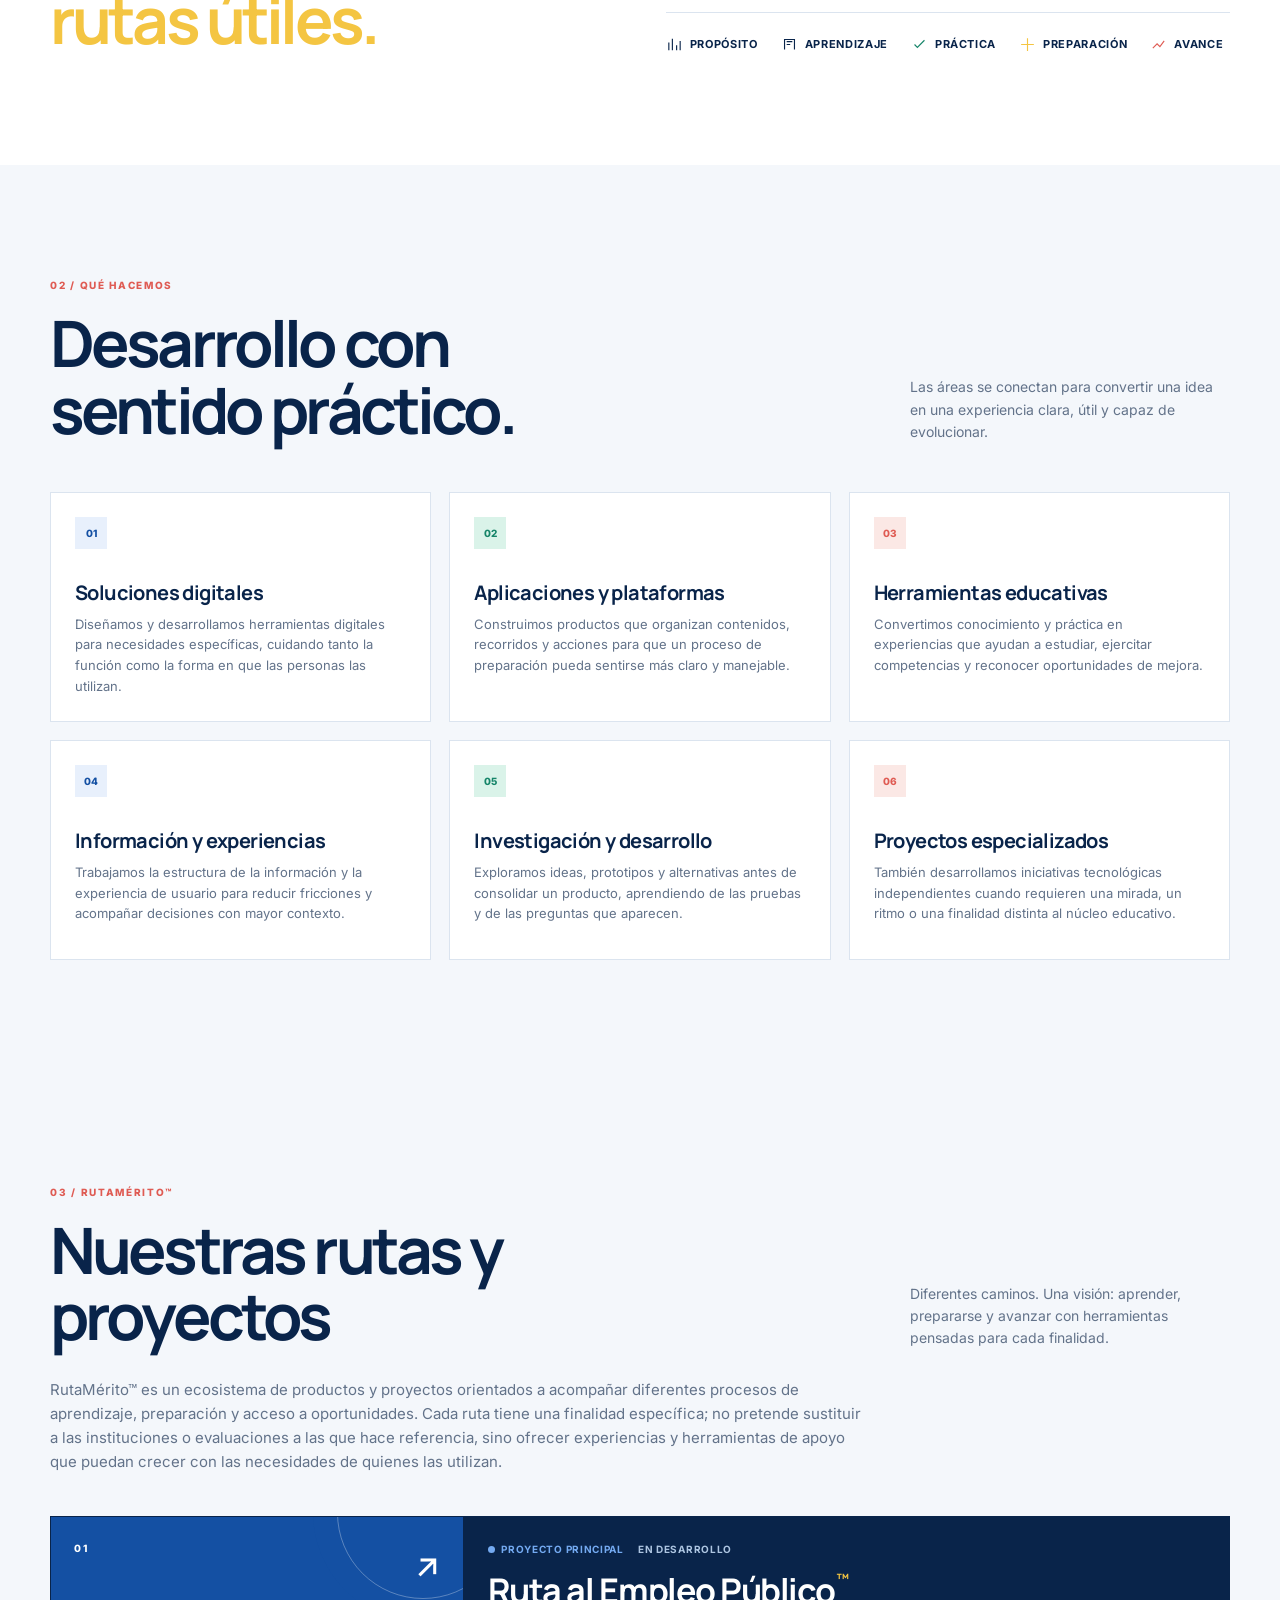
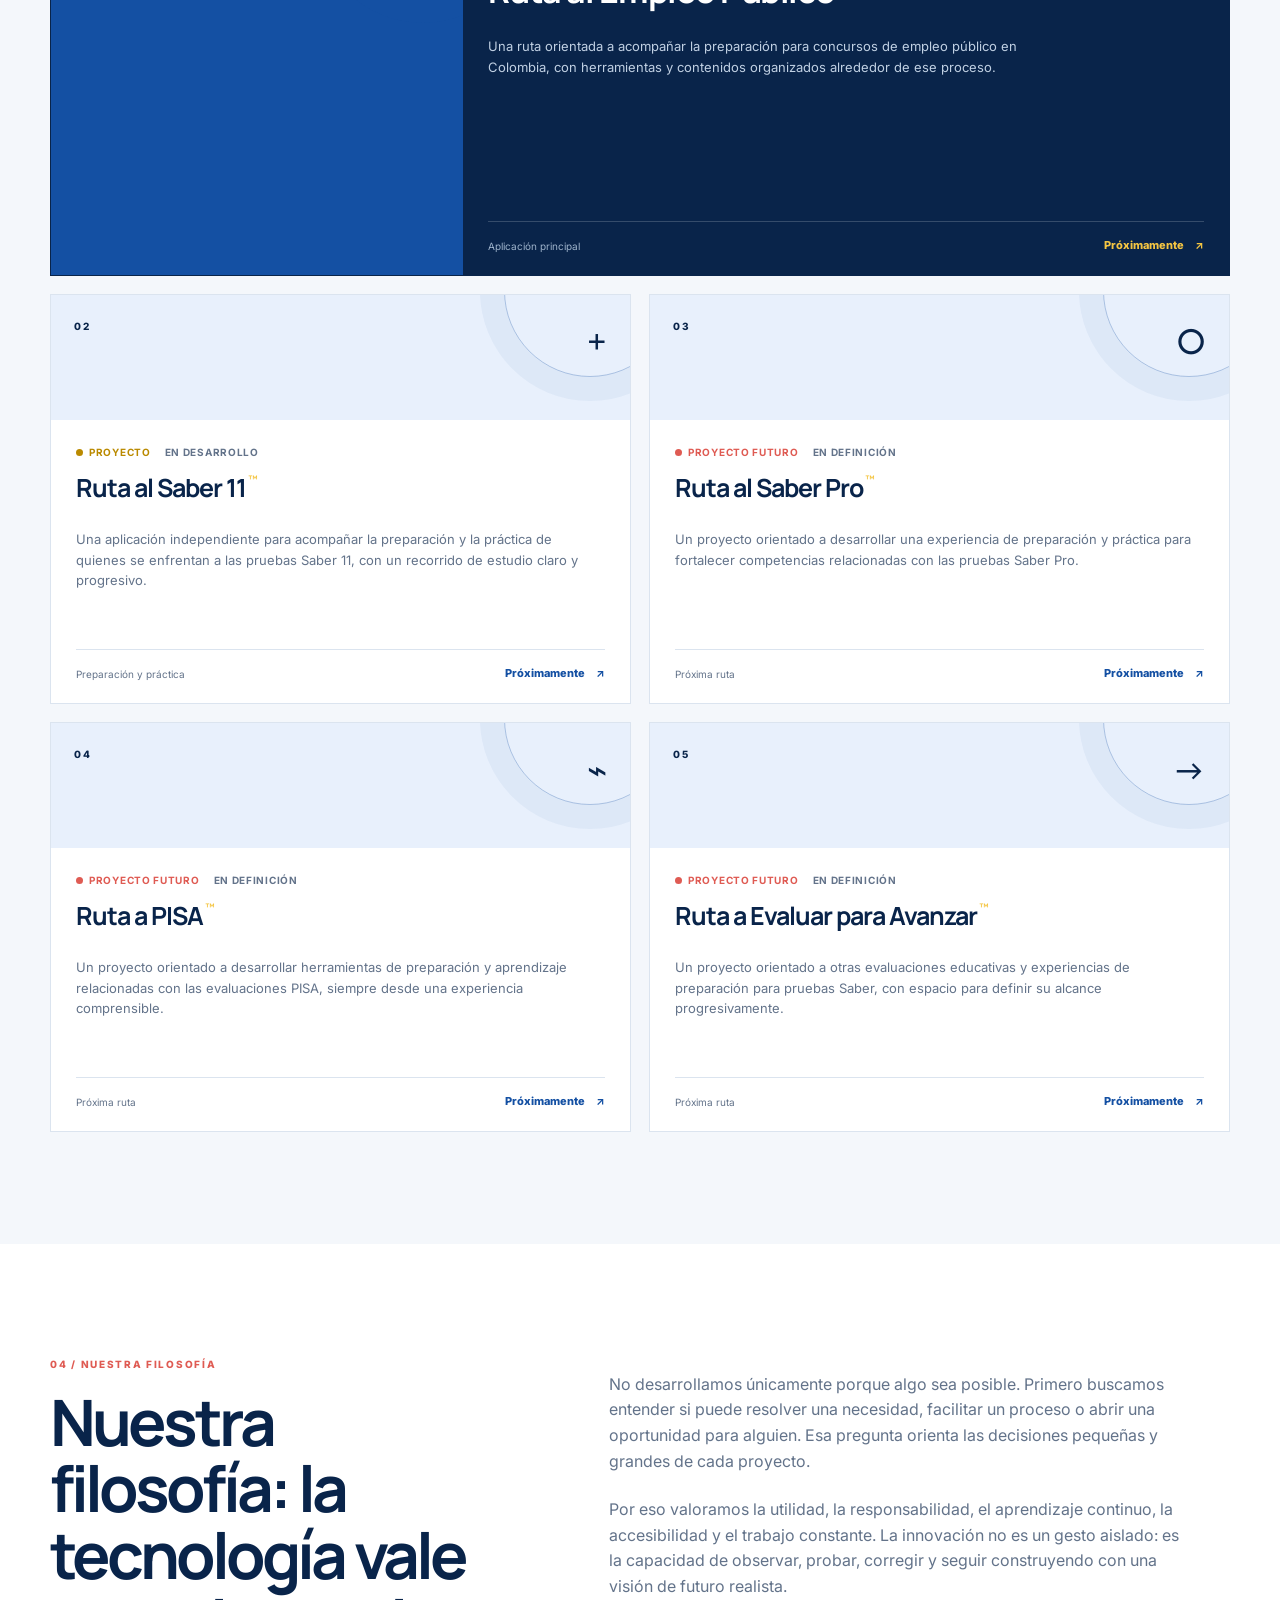
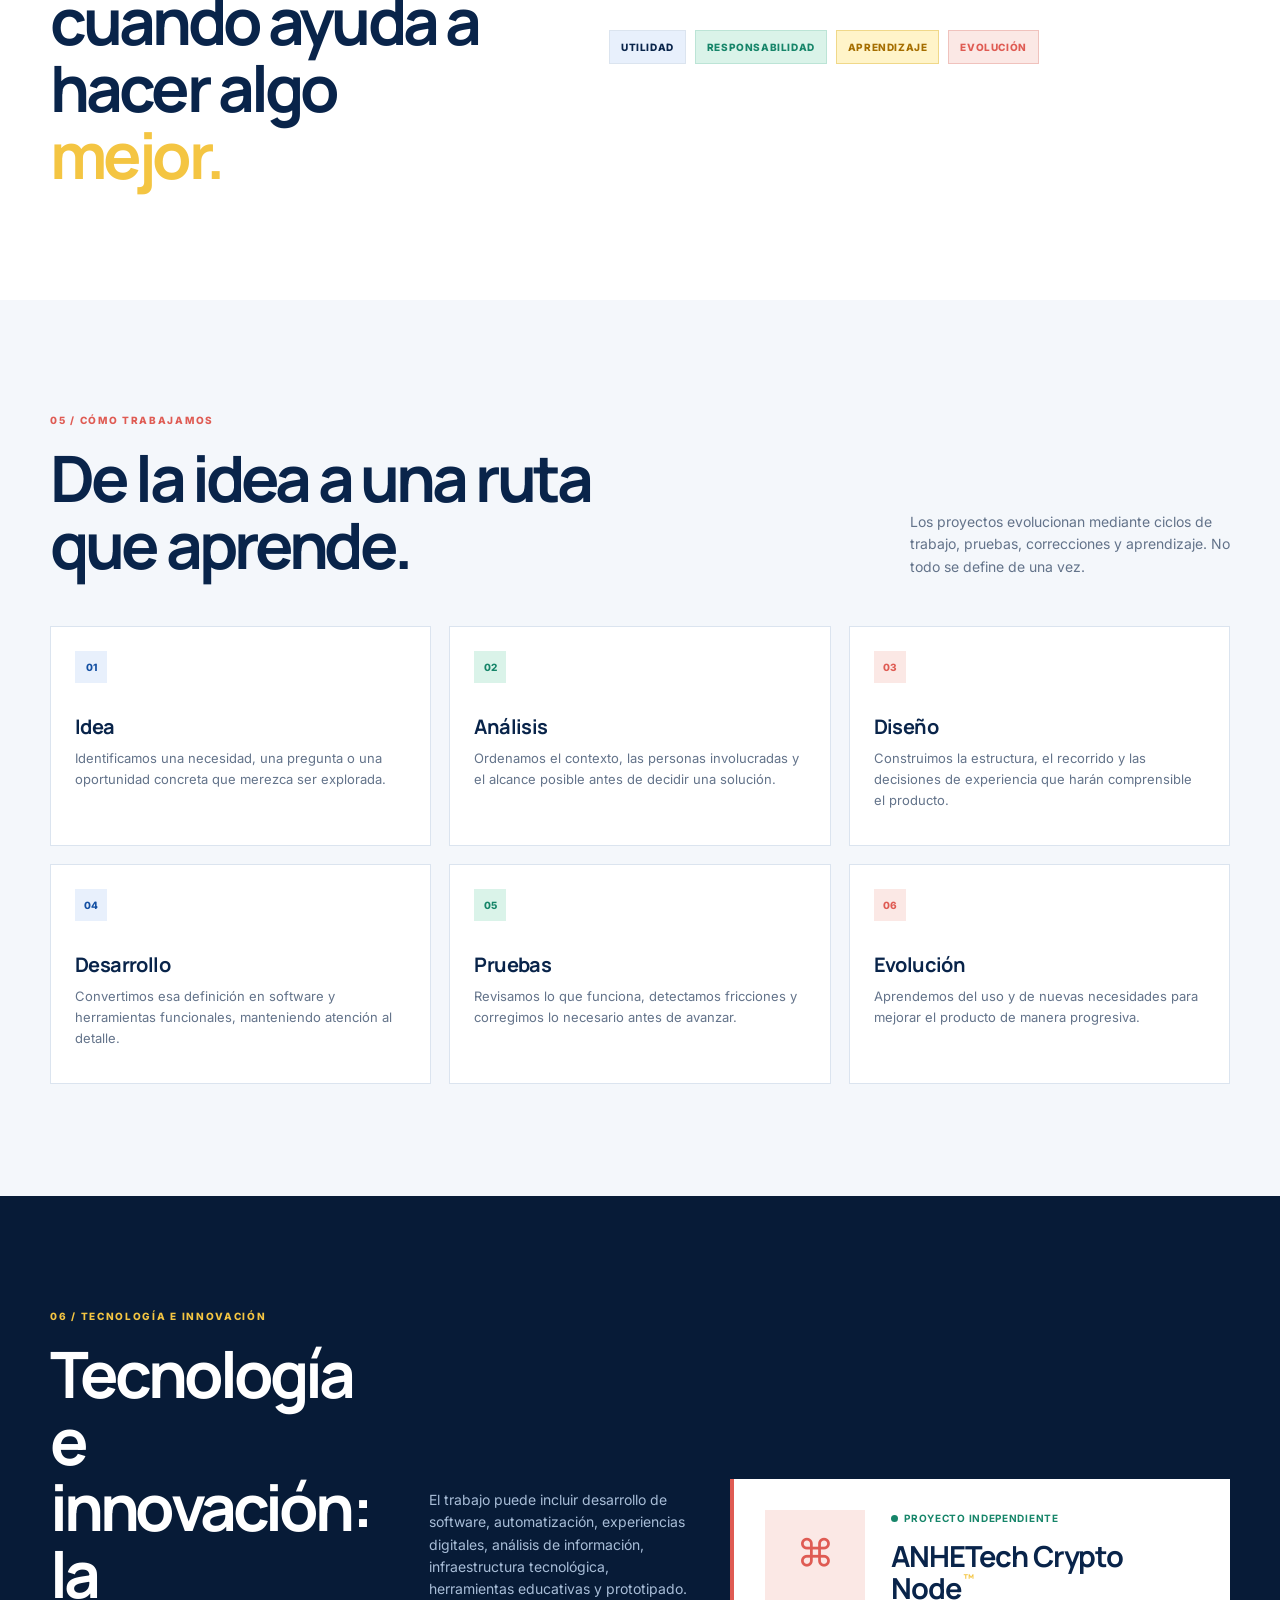
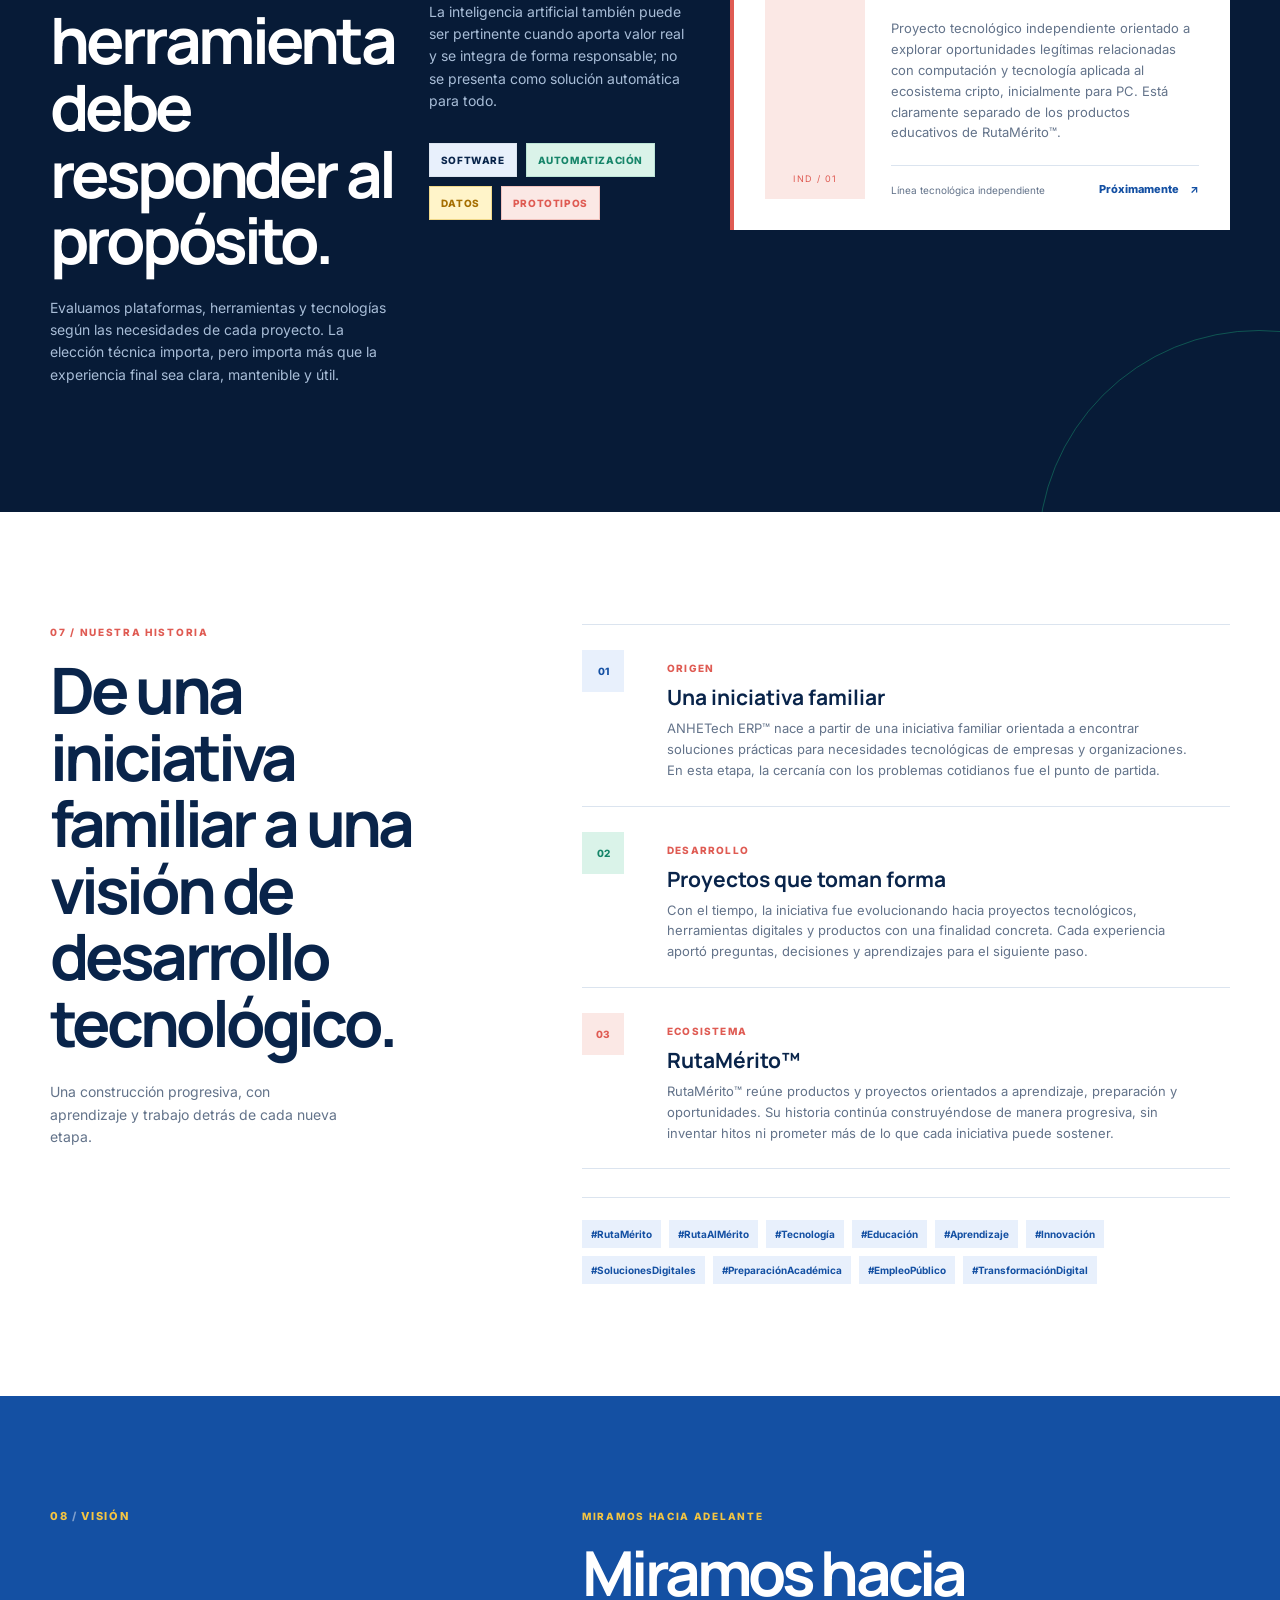
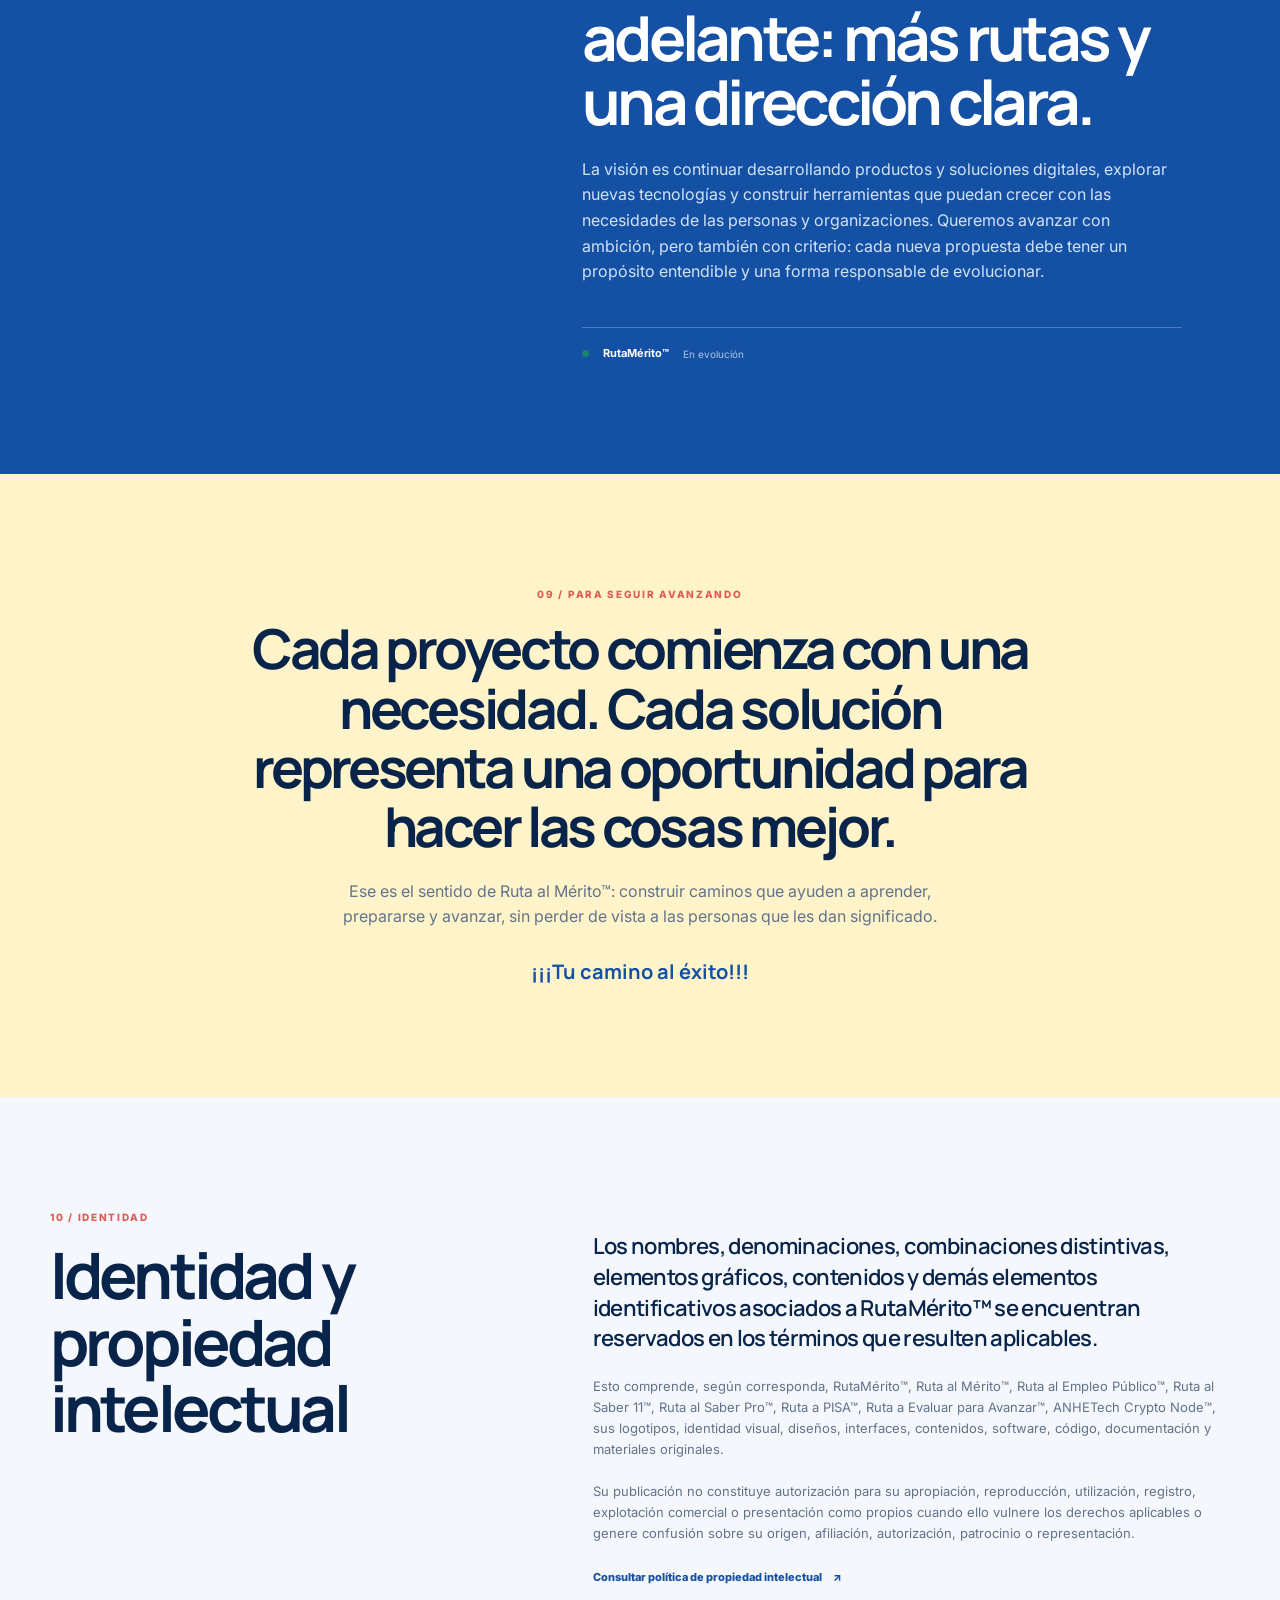
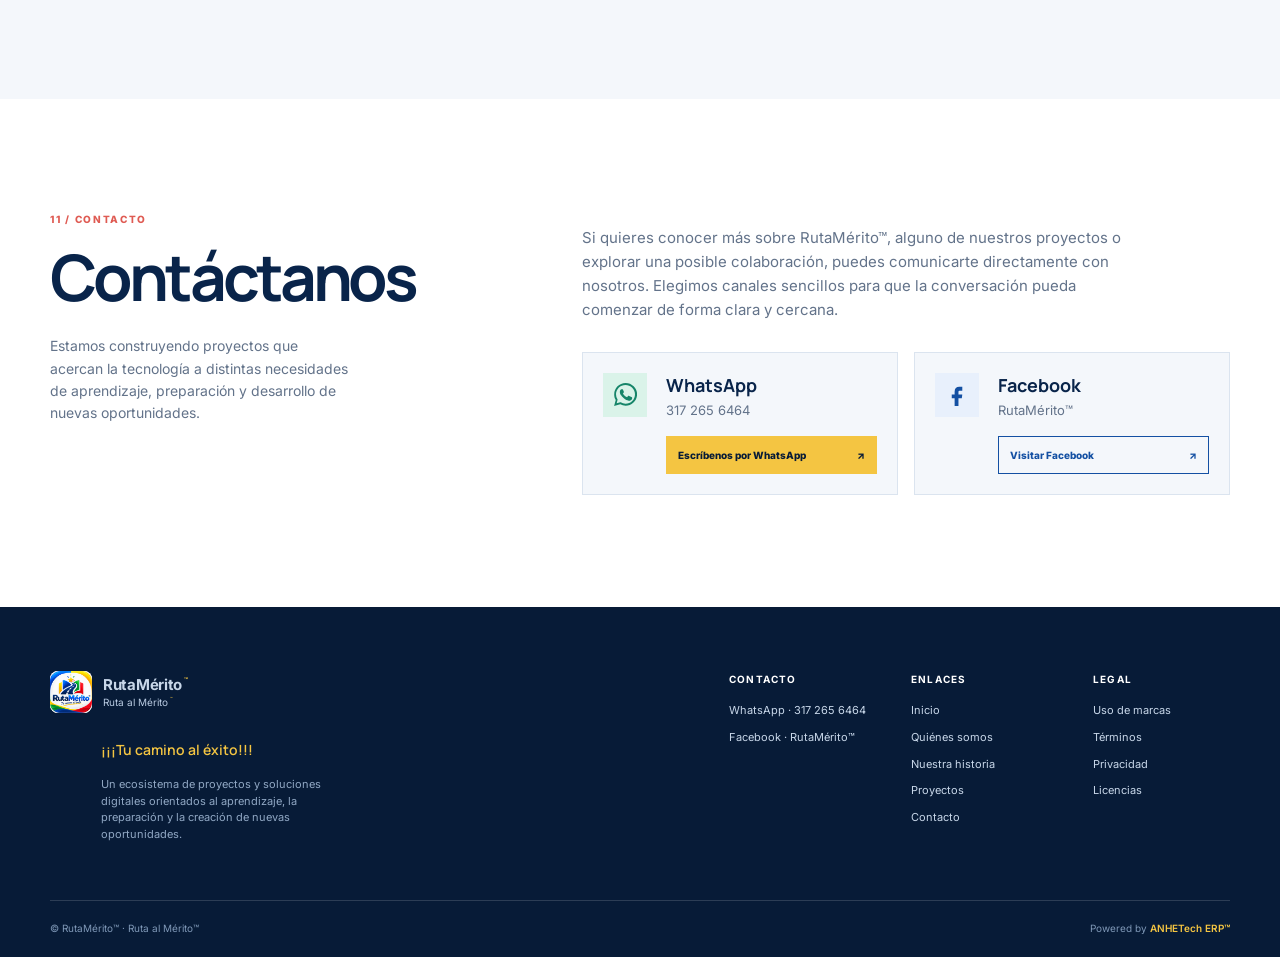
==== commit 71f11264: "Add contact channels and floating WhatsApp button" ====
--- a/index.html
+++ b/index.html
@@ -30,7 +30,7 @@
     <nav class="nav shell" aria-label="Navegación principal">
         <a class="brand" href="#inicio" aria-label="RutaMérito™, inicio"><img class="brand-logo" src="assets/images/Logo_Ppal.png" width="1254" height="1254" alt="Logo oficial de RutaMérito™"><span class="brand-copy"><strong>RutaMérito<sup>™</sup></strong><small>Ruta al Mérito<sup>™</sup></small></span></a>
       <button class="menu-toggle" type="button" aria-expanded="false" aria-controls="site-menu"><span></span><span></span><span></span><b>Menú</b></button>
-      <div class="nav-links" id="site-menu"><a href="#inicio">Inicio</a><a href="#quienes-somos">Quiénes somos</a><a href="#que-hacemos">Qué hacemos</a><a href="#proyectos">Aplicaciones</a><a href="#historia">Historia</a><a href="#tecnologia">Tecnología</a><a href="#propiedad">Propiedad intelectual</a><a class="nav-contact" href="#contacto">Contacto <span>↗</span></a></div>
+      <div class="nav-links" id="site-menu"><a href="#inicio">Inicio</a><a href="#quienes-somos">Quiénes somos</a><a href="#que-hacemos">Qué hacemos</a><a href="#proyectos">Aplicaciones</a><a href="#historia">Historia</a><a href="#tecnologia">Tecnología</a><a href="#propiedad">Propiedad intelectual</a><a class="nav-contact" href="#contacto">Contacto <span>↗</span></a><span class="nav-social" aria-label="Redes sociales"><a href="https://wa.me/573172656464?text=Hola%2C%20me%20gustar%C3%ADa%20conocer%20m%C3%A1s%20sobre%20RutaM%C3%A9rito%E2%84%A2." target="_blank" rel="noopener noreferrer" aria-label="Escríbenos por WhatsApp"><svg viewBox="0 0 24 24" aria-hidden="true"><path d="M20.5 3.5A11.8 11.8 0 0 0 12.1 0C5.5 0 .2 5.3.2 11.9c0 2.1.5 4.1 1.6 5.9L.1 24l6.4-1.7a11.9 11.9 0 0 0 5.6 1.4h.1c6.6 0 11.9-5.3 11.9-11.9 0-3.2-1.3-6.1-3.6-8.3ZM12.1 21.6h-.1c-1.8 0-3.5-.5-5-1.4l-.4-.2-3.8 1 1-3.7-.2-.4a9.7 9.7 0 0 1-1.5-5.1c0-5.4 4.4-9.8 9.9-9.8 2.6 0 5.1 1 7 2.9s2.9 4.4 2.9 7c0 5.3-4.4 9.7-9.8 9.7Zm5.4-7.3c-.3-.2-1.8-.9-2.1-1-.3-.1-.5-.2-.7.2l-.9 1.1c-.2.2-.3.3-.6.1-1.6-.8-2.6-1.5-3.7-3.4-.3-.5.3-.5.8-1.6.1-.2.1-.4 0-.6l-.9-2.1c-.2-.6-.5-.5-.7-.5h-.6c-.2 0-.6.1-.9.4-.3.3-1.1 1.1-1.1 2.7s1.1 3.1 1.3 3.3c.2.2 2.2 3.4 5.4 4.8.8.3 1.4.5 1.9.6.8.3 1.5.2 2.1.1.7-.1 1.8-.8 2-1.6.2-.8.2-1.5.1-1.7-.1-.2-.3-.3-.6-.5Z"/></svg></a><a href="https://www.facebook.com/RutaMerito.Colombia/" target="_blank" rel="noopener noreferrer" aria-label="Visitar Facebook de RutaMérito"><svg viewBox="0 0 24 24" aria-hidden="true"><path d="M14 8h3V4h-3c-3.3 0-5 2-5 5v3H6v4h3v8h4v-8h3.5l.5-4H13V9c0-.7.3-1 1-1Z"/></svg></a></span></div>
     </nav>
     <div class="hero-cover shell reveal"><img src="assets/images/Ruta-al-Empleo-Publico.png" width="2056" height="765" alt="Portada de Ruta al Empleo Público™ con estudiantes, aprendizaje y oportunidades"></div>
     <div class="hero shell">
@@ -49,7 +49,8 @@
           "name": "ANHETech ERP™",
           "url": "https://rutamerito.github.io/",
           "logo": "https://rutamerito.github.io/assets/images/Logo_Ppal.png",
-          "description": "ANHETech ERP™ desarrolla soluciones, herramientas y experiencias para acompañar distintos procesos de aprendizaje y preparación."
+          "description": "ANHETech ERP™ desarrolla soluciones, herramientas y experiencias para acompañar distintos procesos de aprendizaje y preparación.",
+          "sameAs": ["https://www.facebook.com/RutaMerito.Colombia/"]
         },
         {
           "@type": "WebSite",
@@ -83,7 +84,9 @@
     <section class="section closing-section"><div class="shell closing-layout reveal"><p class="eyebrow">09 / PARA SEGUIR AVANZANDO</p><h2>Cada proyecto comienza con una necesidad. Cada solución representa una oportunidad para hacer las cosas mejor.</h2><p>Ese es el sentido de Ruta al Mérito™: construir caminos que ayuden a aprender, prepararse y avanzar, sin perder de vista a las personas que les dan significado.</p><p class="closing-slogan">¡¡¡Tu camino al éxito!!!</p></div></section>
 
     <section class="section ip-section" id="propiedad"><div class="shell ip-layout"><div class="section-heading reveal"><p class="eyebrow">10 / IDENTIDAD</p><h2>Identidad y propiedad intelectual</h2></div><div class="ip-copy reveal"><p class="ip-highlight">Los nombres, denominaciones, combinaciones distintivas, elementos gráficos, contenidos y demás elementos identificativos asociados a RutaMérito™ se encuentran reservados en los términos que resulten aplicables.</p><p>Esto comprende, según corresponda, RutaMérito™, Ruta al Mérito™, Ruta al Empleo Público™, Ruta al Saber 11™, Ruta al Saber Pro™, Ruta a PISA™, Ruta a Evaluar para Avanzar™, ANHETech Crypto Node™, sus logotipos, identidad visual, diseños, interfaces, contenidos, software, código, documentación y materiales originales.</p><p>Su publicación no constituye autorización para su apropiación, reproducción, utilización, registro, explotación comercial o presentación como propios cuando ello vulnere los derechos aplicables o genere confusión sobre su origen, afiliación, autorización, patrocinio o representación.</p><a class="text-link" href="legal/PROPIEDAD-INTELECTUAL.md">Consultar política de propiedad intelectual <span>↗</span></a></div></div></section>
+
+    <section class="section contact-section" id="contacto"><div class="shell contact-layout"><div class="section-heading reveal"><p class="eyebrow">11 / CONTACTO</p><h2>Contáctanos</h2><p class="heading-note">Estamos construyendo proyectos que acercan la tecnología a distintas necesidades de aprendizaje, preparación y desarrollo de nuevas oportunidades.</p></div><div class="contact-copy reveal"><p>Si quieres conocer más sobre RutaMérito™, alguno de nuestros proyectos o explorar una posible colaboración, puedes comunicarte directamente con nosotros. Elegimos canales sencillos para que la conversación pueda comenzar de forma clara y cercana.</p><div class="contact-cards"><article class="contact-card"><div class="contact-icon whatsapp-icon"><svg viewBox="0 0 24 24" aria-hidden="true"><path d="M20.5 3.5A11.8 11.8 0 0 0 12.1 0C5.5 0 .2 5.3.2 11.9c0 2.1.5 4.1 1.6 5.9L.1 24l6.4-1.7a11.9 11.9 0 0 0 5.6 1.4h.1c6.6 0 11.9-5.3 11.9-11.9 0-3.2-1.3-6.1-3.6-8.3ZM12.1 21.6h-.1c-1.8 0-3.5-.5-5-1.4l-.4-.2-3.8 1 1-3.7-.2-.4a9.7 9.7 0 0 1-1.5-5.1c0-5.4 4.4-9.8 9.9-9.8 2.6 0 5.1 1 7 2.9s2.9 4.4 2.9 7c0 5.3-4.4 9.7-9.8 9.7Zm5.4-7.3c-.3-.2-1.8-.9-2.1-1-.3-.1-.5-.2-.7.2l-.9 1.1c-.2.2-.3.3-.6.1-1.6-.8-2.6-1.5-3.7-3.4-.3-.5.3-.5.8-1.6.1-.2.1-.4 0-.6l-.9-2.1c-.2-.6-.5-.5-.7-.5h-.6c-.2 0-.6.1-.9.4-.3.3-1.1 1.1-1.1 2.7s1.1 3.1 1.3 3.3c.2.2 2.2 3.4 5.4 4.8.8.3 1.4.5 1.9.6.8.3 1.5.2 2.1.1.7-.1 1.8-.8 2-1.6.2-.8.2-1.5.1-1.7-.1-.2-.3-.3-.6-.5Z"/></svg></div><div><h3>WhatsApp</h3><p>317 265 6464</p><a class="button button-primary contact-button" href="https://wa.me/573172656464?text=Hola%2C%20me%20gustar%C3%ADa%20conocer%20m%C3%A1s%20sobre%20RutaM%C3%A9rito%E2%84%A2." target="_blank" rel="noopener noreferrer">Escríbenos por WhatsApp <span>↗</span></a></div></article><article class="contact-card"><div class="contact-icon facebook-icon"><svg viewBox="0 0 24 24" aria-hidden="true"><path d="M14 8h3V4h-3c-3.3 0-5 2-5 5v3H6v4h3v8h4v-8h3.5l.5-4H13V9c0-.7.3-1 1-1Z"/></svg></div><div><h3>Facebook</h3><p>RutaMérito™</p><a class="button button-ghost contact-button facebook-button" href="https://www.facebook.com/RutaMerito.Colombia/" target="_blank" rel="noopener noreferrer">Visitar Facebook <span>↗</span></a></div></article></div></div></div></section>
   </main>
-  <footer class="site-footer" id="contacto"><div class="shell footer-top"><div class="footer-brand"><a class="brand" href="#inicio"><img class="brand-logo" src="assets/images/Logo_Ppal.png" width="1254" height="1254" alt="Logo oficial de RutaMérito™"><span class="brand-copy"><strong>RutaMérito<sup>™</sup></strong><small>Ruta al Mérito<sup>™</sup></small></span></a><p>¡¡¡Tu camino al éxito!!!</p><p class="footer-note">ANHETech ERP™ desarrolla soluciones digitales para necesidades reales.</p></div><div class="footer-nav"><div><strong>Explorar</strong><a href="#inicio">Inicio</a><a href="#quienes-somos">Quiénes somos</a><a href="#que-hacemos">Qué hacemos</a><a href="#proyectos">Aplicaciones</a><a href="#historia">Historia</a></div><div><strong>Información</strong><a href="#filosofia">Filosofía</a><a href="#como-trabajamos">Cómo trabajamos</a><a href="#tecnologia">Tecnología</a><a href="#recursos">Visión</a><a href="#propiedad">Propiedad intelectual</a></div><div><strong>Legal y contacto</strong><a href="legal/USO-DE-MARCAS.md">Uso de marcas</a><a href="legal/TERMINOS-Y-CONDICIONES.md">Términos</a><a href="legal/POLITICA-DE-PRIVACIDAD.md">Privacidad</a><a href="legal/LICENCIAS.md">Licencias</a><a href="#contacto">Contacto</a></div></div></div><div class="shell footer-bottom"><span>© RutaMérito™ · Ruta al Mérito™</span><span>Powered by <strong>ANHETech ERP™</strong></span></div></footer>
+  <a class="whatsapp-float" href="https://wa.me/573172656464?text=Hola%2C%20me%20gustar%C3%ADa%20conocer%20m%C3%A1s%20sobre%20RutaM%C3%A9rito%E2%84%A2." target="_blank" rel="noopener noreferrer" aria-label="Escríbenos por WhatsApp"><span class="whatsapp-tooltip">Escríbenos por WhatsApp</span><svg viewBox="0 0 24 24" aria-hidden="true"><path d="M20.5 3.5A11.8 11.8 0 0 0 12.1 0C5.5 0 .2 5.3.2 11.9c0 2.1.5 4.1 1.6 5.9L.1 24l6.4-1.7a11.9 11.9 0 0 0 5.6 1.4h.1c6.6 0 11.9-5.3 11.9-11.9 0-3.2-1.3-6.1-3.6-8.3ZM12.1 21.6h-.1c-1.8 0-3.5-.5-5-1.4l-.4-.2-3.8 1 1-3.7-.2-.4a9.7 9.7 0 0 1-1.5-5.1c0-5.4 4.4-9.8 9.9-9.8 2.6 0 5.1 1 7 2.9s2.9 4.4 2.9 7c0 5.3-4.4 9.7-9.8 9.7Zm5.4-7.3c-.3-.2-1.8-.9-2.1-1-.3-.1-.5-.2-.7.2l-.9 1.1c-.2.2-.3.3-.6.1-1.6-.8-2.6-1.5-3.7-3.4-.3-.5.3-.5.8-1.6.1-.2.1-.4 0-.6l-.9-2.1c-.2-.6-.5-.5-.7-.5h-.6c-.2 0-.6.1-.9.4-.3.3-1.1 1.1-1.1 2.7s1.1 3.1 1.3 3.3c.2.2 2.2 3.4 5.4 4.8.8.3 1.4.5 1.9.6.8.3 1.5.2 2.1.1.7-.1 1.8-.8 2-1.6.2-.8.2-1.5.1-1.7-.1-.2-.3-.3-.6-.5Z"/></svg></a><footer class="site-footer" id="contacto"><div class="shell footer-top"><div class="footer-brand"><a class="brand" href="#inicio"><img class="brand-logo" src="assets/images/Logo_Ppal.png" width="1254" height="1254" alt="Logo oficial de RutaMérito™"><span class="brand-copy"><strong>RutaMérito<sup>™</sup></strong><small>Ruta al Mérito<sup>™</sup></small></span></a><p>¡¡¡Tu camino al éxito!!!</p><p class="footer-note">Un ecosistema de proyectos y soluciones digitales orientados al aprendizaje, la preparación y la creación de nuevas oportunidades.</p></div><div class="footer-nav"><div><strong>Contacto</strong><a href="https://wa.me/573172656464?text=Hola%2C%20me%20gustar%C3%ADa%20conocer%20m%C3%A1s%20sobre%20RutaM%C3%A9rito%E2%84%A2." target="_blank" rel="noopener noreferrer">WhatsApp · 317 265 6464</a><a href="https://www.facebook.com/RutaMerito.Colombia/" target="_blank" rel="noopener noreferrer">Facebook · RutaMérito™</a></div><div><strong>Enlaces</strong><a href="#inicio">Inicio</a><a href="#quienes-somos">Quiénes somos</a><a href="#historia">Nuestra historia</a><a href="#proyectos">Proyectos</a><a href="#contacto">Contacto</a></div><div><strong>Legal</strong><a href="legal/USO-DE-MARCAS.md">Uso de marcas</a><a href="legal/TERMINOS-Y-CONDICIONES.md">Términos</a><a href="legal/POLITICA-DE-PRIVACIDAD.md">Privacidad</a><a href="legal/LICENCIAS.md">Licencias</a></div></div></div><div class="shell footer-bottom"><span>© RutaMérito™ · Ruta al Mérito™</span><span>Powered by <strong>ANHETech ERP™</strong></span></div></footer>
 </body>
 </html>
--- a/styles.css
+++ b/styles.css
@@ -2,11 +2,13 @@
 @media(max-width:430px){.hero-actions{display:grid}.button{justify-content:space-between}.hero-visual{transform:scale(.63);width:159%;height:275px}.concept-row{gap:16px}.project-footer{align-items:flex-start;flex-direction:column}.footer-nav{grid-template-columns:repeat(2,minmax(0,1fr));row-gap:30px;min-width:0}.footer-nav div{min-width:0}.footer-nav div:last-child{grid-column:span 2}.footer-nav a{overflow-wrap:anywhere}}
 @media(prefers-reduced-motion:reduce){html{scroll-behavior:auto}.reveal{opacity:1;transform:none;transition:none}.project-card,.tech-card,.button{transition:none}}
 .brand-logo{width:42px;height:42px;display:block;flex:0 0 42px;object-fit:contain;border-radius:8px;background:var(--white)}
+.nav-social{display:inline-flex;align-items:center;gap:9px;margin-left:3px}.nav-social a{display:grid;place-items:center;width:28px;height:28px;color:var(--white);border:1px solid rgba(255,255,255,.25);transition:color .2s ease,background .2s ease,border-color .2s ease}.nav-social a:hover,.nav-social a:focus-visible{color:var(--blue-950);background:var(--yellow);border-color:var(--yellow)}.nav-social svg{width:14px;height:14px;fill:currentColor}
 .hero-cover{position:relative;z-index:2;margin-top:28px;overflow:hidden;border:1px solid rgba(255,255,255,.22);background:var(--white);box-shadow:0 18px 45px rgba(0,0,0,.18)}
 .hero-cover img{display:block;width:100%;height:auto;max-height:360px;object-fit:cover;object-position:center center}
 .hero-cover,.hero-copy,.hero-visual{opacity:1;transform:none}
 .history-tags{display:flex;flex-wrap:wrap;gap:8px;margin-top:28px;padding-top:22px;border-top:1px solid var(--line)}
 .history-tags span{padding:6px 9px;color:var(--blue-700);background:var(--blue-100);font-size:10px;font-weight:700}
+.contact-section{background:var(--white)}.contact-layout{display:grid;grid-template-columns:.8fr 1.2fr;gap:100px}.contact-copy{color:var(--muted);font-size:15px}.contact-copy>p{max-width:560px}.contact-cards{display:grid;grid-template-columns:repeat(2,1fr);gap:16px;margin-top:30px}.contact-card{display:grid;grid-template-columns:48px 1fr;gap:15px;padding:20px;background:var(--mist);border:1px solid var(--line);transition:transform .25s ease,box-shadow .25s ease}.contact-card:hover{transform:translateY(-4px);box-shadow:var(--shadow)}.contact-icon{display:grid;place-items:center;width:44px;height:44px}.contact-icon svg{width:23px;height:23px;fill:currentColor}.whatsapp-icon{color:var(--green);background:var(--green-soft)}.facebook-icon{color:var(--blue-700);background:var(--blue-100)}.contact-card h3{margin:0;color:var(--blue-900);font:700 18px var(--display)}.contact-card p{margin:3px 0 16px;color:var(--muted);font-size:13px}.contact-button{width:100%;justify-content:space-between;padding:10px 11px;font-size:10px}.facebook-button{color:var(--blue-700);border-color:var(--blue-700)}.whatsapp-float{position:fixed;right:20px;bottom:20px;z-index:20;display:grid;place-items:center;width:58px;height:58px;color:var(--white);background:var(--green);border:3px solid var(--white);border-radius:50%;box-shadow:0 8px 24px rgba(7,27,55,.25);transition:transform .2s ease,background .2s ease,box-shadow .2s ease}.whatsapp-float:hover,.whatsapp-float:focus-visible{color:var(--white);background:#0e6f58;transform:translateY(-4px);box-shadow:0 12px 28px rgba(7,27,55,.32);outline:3px solid rgba(244,197,66,.65);outline-offset:3px}.whatsapp-float svg{width:29px;height:29px;fill:currentColor}.whatsapp-tooltip{position:absolute;right:68px;white-space:nowrap;padding:7px 10px;color:var(--white);background:var(--blue-950);font-size:10px;font-weight:700;opacity:0;pointer-events:none;transform:translateX(5px);transition:opacity .2s ease,transform .2s ease}.whatsapp-float:hover .whatsapp-tooltip,.whatsapp-float:focus-visible .whatsapp-tooltip{opacity:1;transform:translateX(0)}
 @media(max-width:800px){.hero-cover{margin-top:18px}.hero-cover img{min-height:150px;max-height:230px;object-fit:cover}.brand-logo{width:36px;height:36px;flex-basis:36px}.history-tags{margin-top:20px}}
 @media(max-width:430px){.hero-cover img{min-height:125px;object-position:center}.brand-logo{width:34px;height:34px;flex-basis:34px}}
 
@@ -43,8 +45,8 @@
 @media(max-width:800px){.work-grid,.process-grid{grid-template-columns: 1fr 1fr}.philosophy-layout{grid-template-columns:1fr;gap:39px}.tech-layout{grid-template-columns:1fr;gap:32px}.tech-heading,.tech-card{grid-column:auto}.project-intro{margin-top:-8px;margin-bottom:30px}.work-card,.process-step{min-height:0}.work-number,.process-step>b{margin-bottom:22px}}
 @media(max-width:500px){.work-grid,.process-grid{grid-template-columns:1fr}.project-intro{font-size:14px}.closing-layout h2{font-size:35px}}
 @media(max-width:1050px){.nav-links{gap:13px}.nav-links a{font-size:10px}.hero{gap:20px}.tech-layout,.history-layout,.vision-layout,.ip-layout{gap:55px}}
-@media(max-width:800px){.shell{width:min(100% - 32px,600px)}.site-header{min-height:auto}.nav{min-height:74px}.menu-toggle{display:block;position:relative;z-index:5}.nav-links{display:none;position:absolute;top:66px;right:0;left:0;padding:16px;flex-direction:column;align-items:stretch;gap:0;background:var(--blue-950);border:1px solid rgba(255,255,255,.2);box-shadow:var(--shadow)}.nav-links.open{display:flex}.nav-links a{padding:12px 4px;border-bottom:1px solid rgba(255,255,255,.1);font-size:11px}.nav-links .nav-contact{margin-top:10px;text-align:center;border:1px solid rgba(255,255,255,.3)}.hero{display:block;min-height:0}.hero-copy{padding:80px 0 35px}.hero h1{font-size:clamp(45px,13vw,66px)}.hero-visual{height:330px;transform:scale(.76);transform-origin:top left;width:131%}.hero-meta{display:none}.section{padding:76px 0}.intro-layout,.tech-layout,.history-layout,.vision-layout,.ip-layout{grid-template-columns:1fr;gap:39px}.section-heading-wide{display:block}.section-heading-wide>p{margin-top:20px}.project-grid{grid-template-columns:1fr}.project-main{grid-column:auto;display:flex}.project-main .card-top{min-height:125px}.project-content h3,.project-main h3{font-size:25px}.tech-card{grid-template-columns:63px 1fr;padding:20px;gap:17px}.tech-card-mark{min-height:130px}.footer-top{display:block;padding-bottom:40px}.footer-nav{margin-top:42px;gap:18px}.footer-bottom{display:block}.footer-bottom span{display:block}.footer-bottom span+span{margin-top:8px}}
-@media(max-width:430px){.hero-actions{display:grid}.button{justify-content:space-between}.hero-visual{transform:scale(.63);width:159%;height:275px}.concept-row{gap:16px}.project-footer{align-items:flex-start;flex-direction:column}.footer-nav{grid-template-columns:repeat(2,minmax(0,1fr));row-gap:30px;min-width:0}.footer-nav div{min-width:0}.footer-nav div:last-child{grid-column:span 2}.footer-nav a{overflow-wrap:anywhere}}
+@media(max-width:800px){.shell{width:min(100% - 32px,600px)}.site-header{min-height:auto}.nav{min-height:74px}.menu-toggle{display:block;position:relative;z-index:5}.nav-links{display:none;position:absolute;top:66px;right:0;left:0;padding:16px;flex-direction:column;align-items:stretch;gap:0;background:var(--blue-950);border:1px solid rgba(255,255,255,.2);box-shadow:var(--shadow)}.nav-links.open{display:flex}.nav-links a{padding:12px 4px;border-bottom:1px solid rgba(255,255,255,.1);font-size:11px}.nav-links .nav-contact{margin-top:10px;text-align:center;border:1px solid rgba(255,255,255,.3)}.nav-social{justify-content:center;margin:10px 0 0;padding-top:10px;border-top:1px solid rgba(255,255,255,.1)}.nav-social a{border:0;background:rgba(255,255,255,.1)}.hero{display:block;min-height:0}.hero-copy{padding:80px 0 35px}.hero h1{font-size:clamp(45px,13vw,66px)}.hero-visual{height:330px;transform:scale(.76);transform-origin:top left;width:131%}.hero-meta{display:none}.section{padding:76px 0}.intro-layout,.tech-layout,.history-layout,.vision-layout,.ip-layout,.contact-layout{grid-template-columns:1fr;gap:39px}.section-heading-wide{display:block}.section-heading-wide>p{margin-top:20px}.project-grid{grid-template-columns:1fr}.project-main{grid-column:auto;display:flex}.project-main .card-top{min-height:125px}.project-content h3,.project-main h3{font-size:25px}.tech-card{grid-template-columns:63px 1fr;padding:20px;gap:17px}.tech-card-mark{min-height:130px}.contact-cards{grid-template-columns:1fr}.footer-top{display:block;padding-bottom:40px}.footer-nav{margin-top:42px;gap:18px}.footer-bottom{display:block}.footer-bottom span{display:block}.footer-bottom span+span{margin-top:8px}}
+@media(max-width:430px){.hero-actions{display:grid}.button{justify-content:space-between}.hero-visual{transform:scale(.63);width:159%;height:275px}.concept-row{gap:16px}.project-footer{align-items:flex-start;flex-direction:column}.footer-nav{grid-template-columns:repeat(2,minmax(0,1fr));row-gap:30px;min-width:0}.footer-nav div{min-width:0}.footer-nav div:last-child{grid-column:span 2}.footer-nav a{overflow-wrap:anywhere}.whatsapp-float{right:16px;bottom:16px;width:56px;height:56px}.whatsapp-tooltip{display:none}}
 @media(prefers-reduced-motion:reduce){html{scroll-behavior:auto}.reveal{opacity:1;transform:none;transition:none}.project-card,.tech-card,.button{transition:none}}
 @media(max-width:430px){.hero-actions{display:grid}.button{justify-content:space-between}.hero-visual{transform:scale(.63);width:159%;height:275px}.concept-row{gap:16px}.project-footer{align-items:flex-start;flex-direction:column}.footer-nav{grid-template-columns:repeat(2,minmax(0,1fr));row-gap:30px;min-width:0}.footer-nav div{min-width:0}.footer-nav div:last-child{grid-column:span 2}.footer-nav a{overflow-wrap:anywhere}}
 @media(prefers-reduced-motion:reduce){html{scroll-behavior:auto}.reveal{opacity:1;transform:none;transition:none}.project-card,.tech-card,.button{transition:none}}
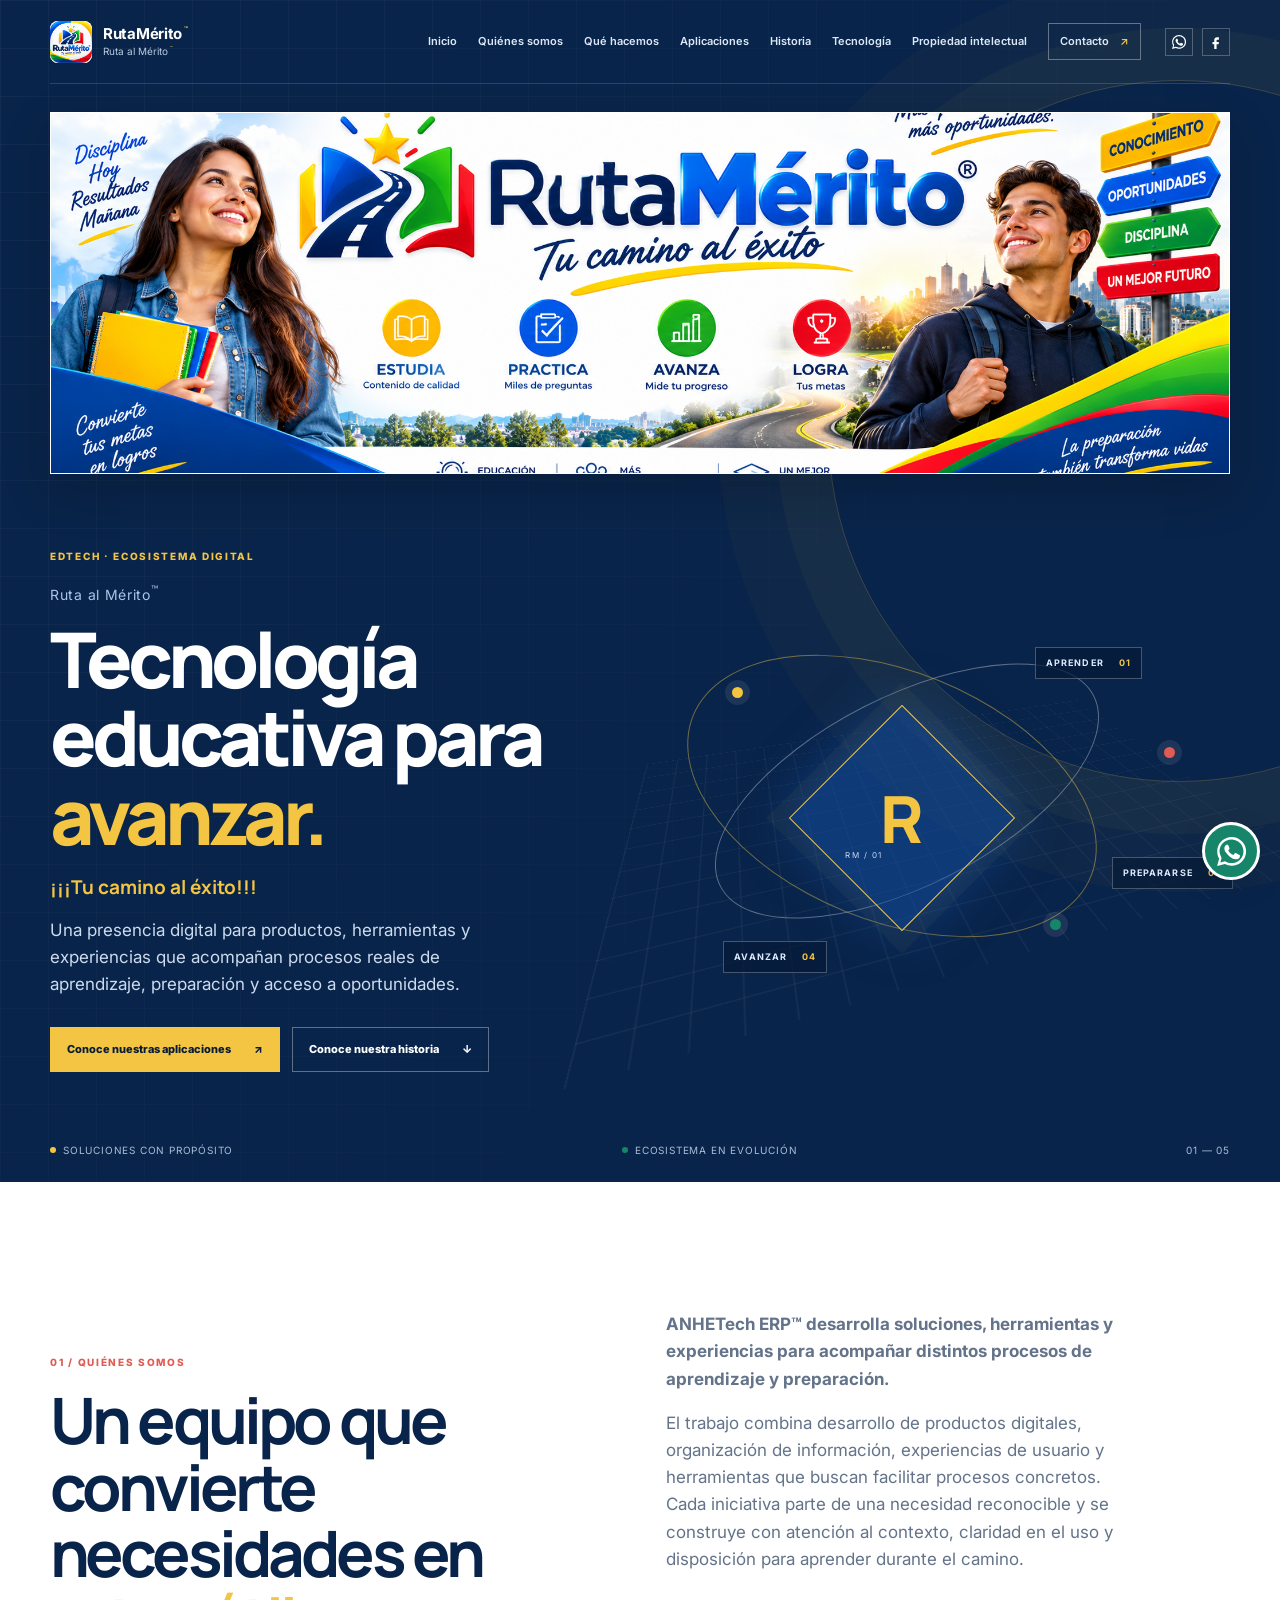
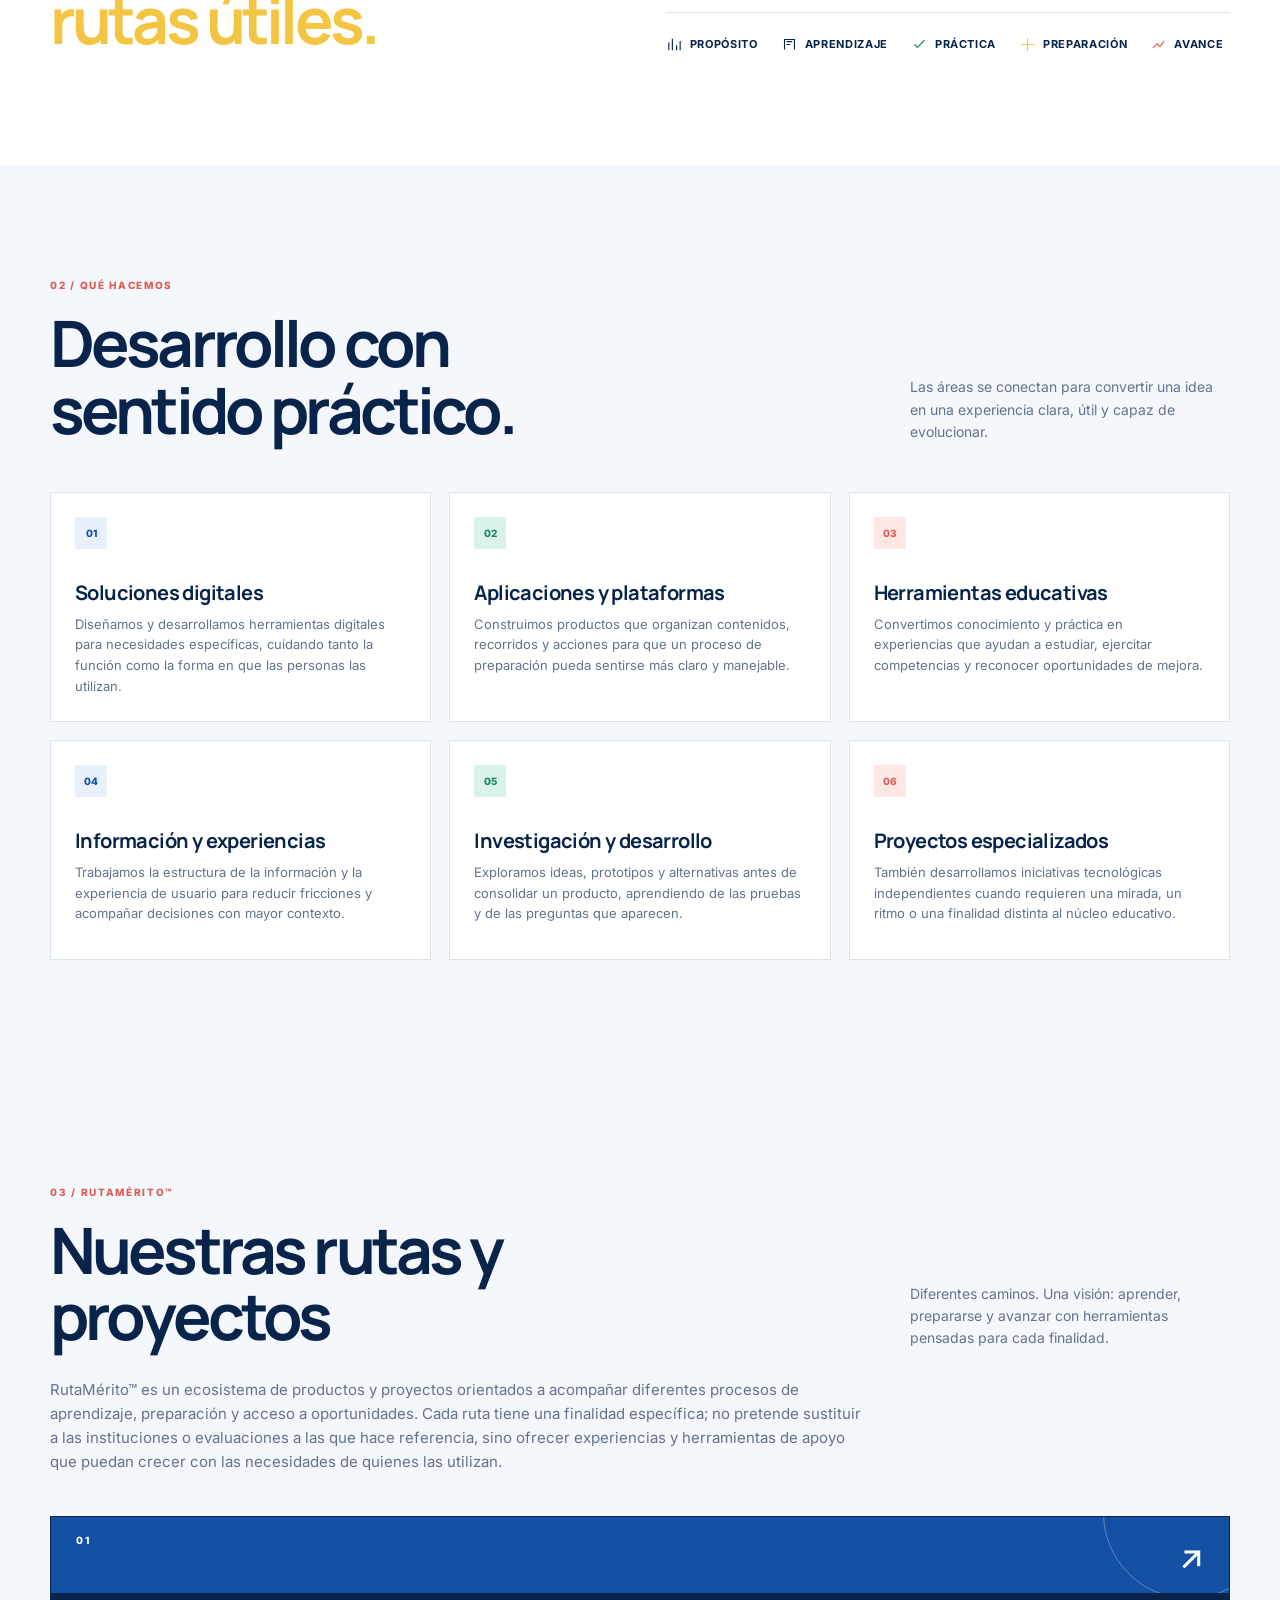
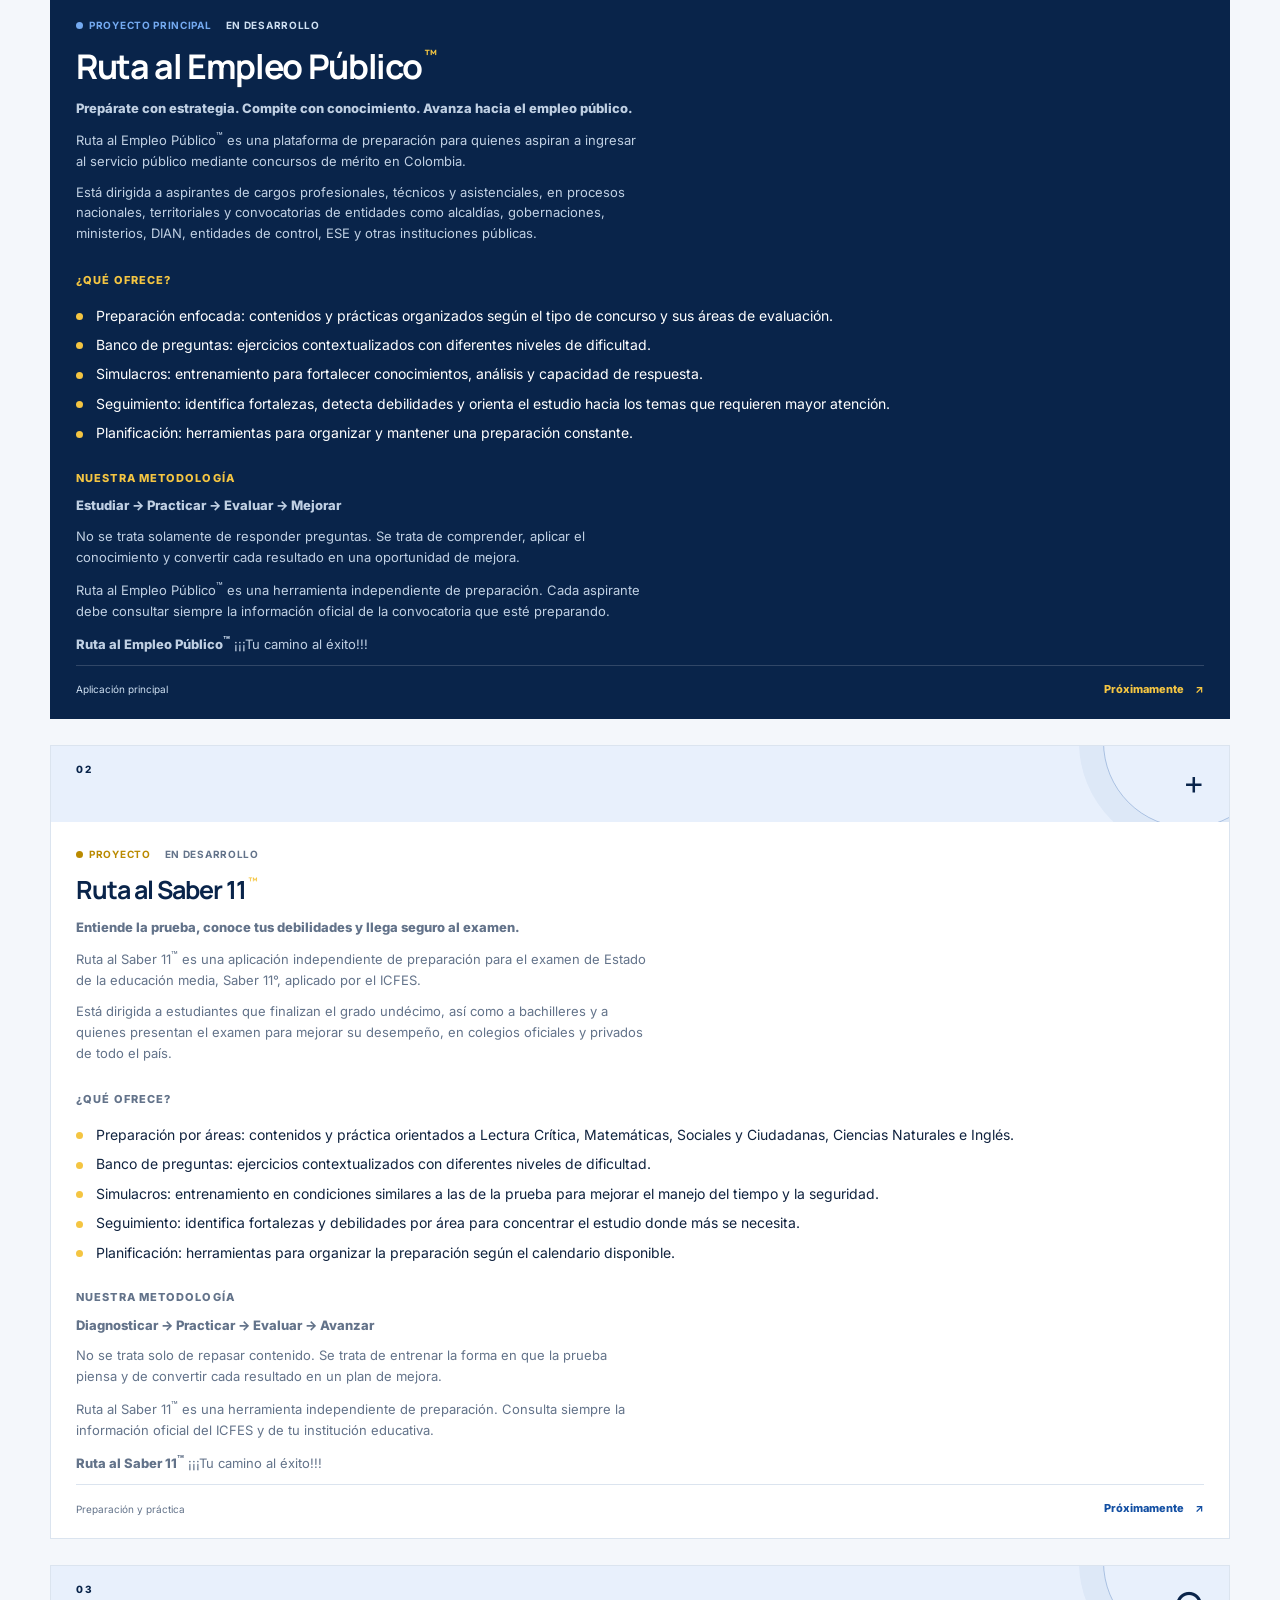
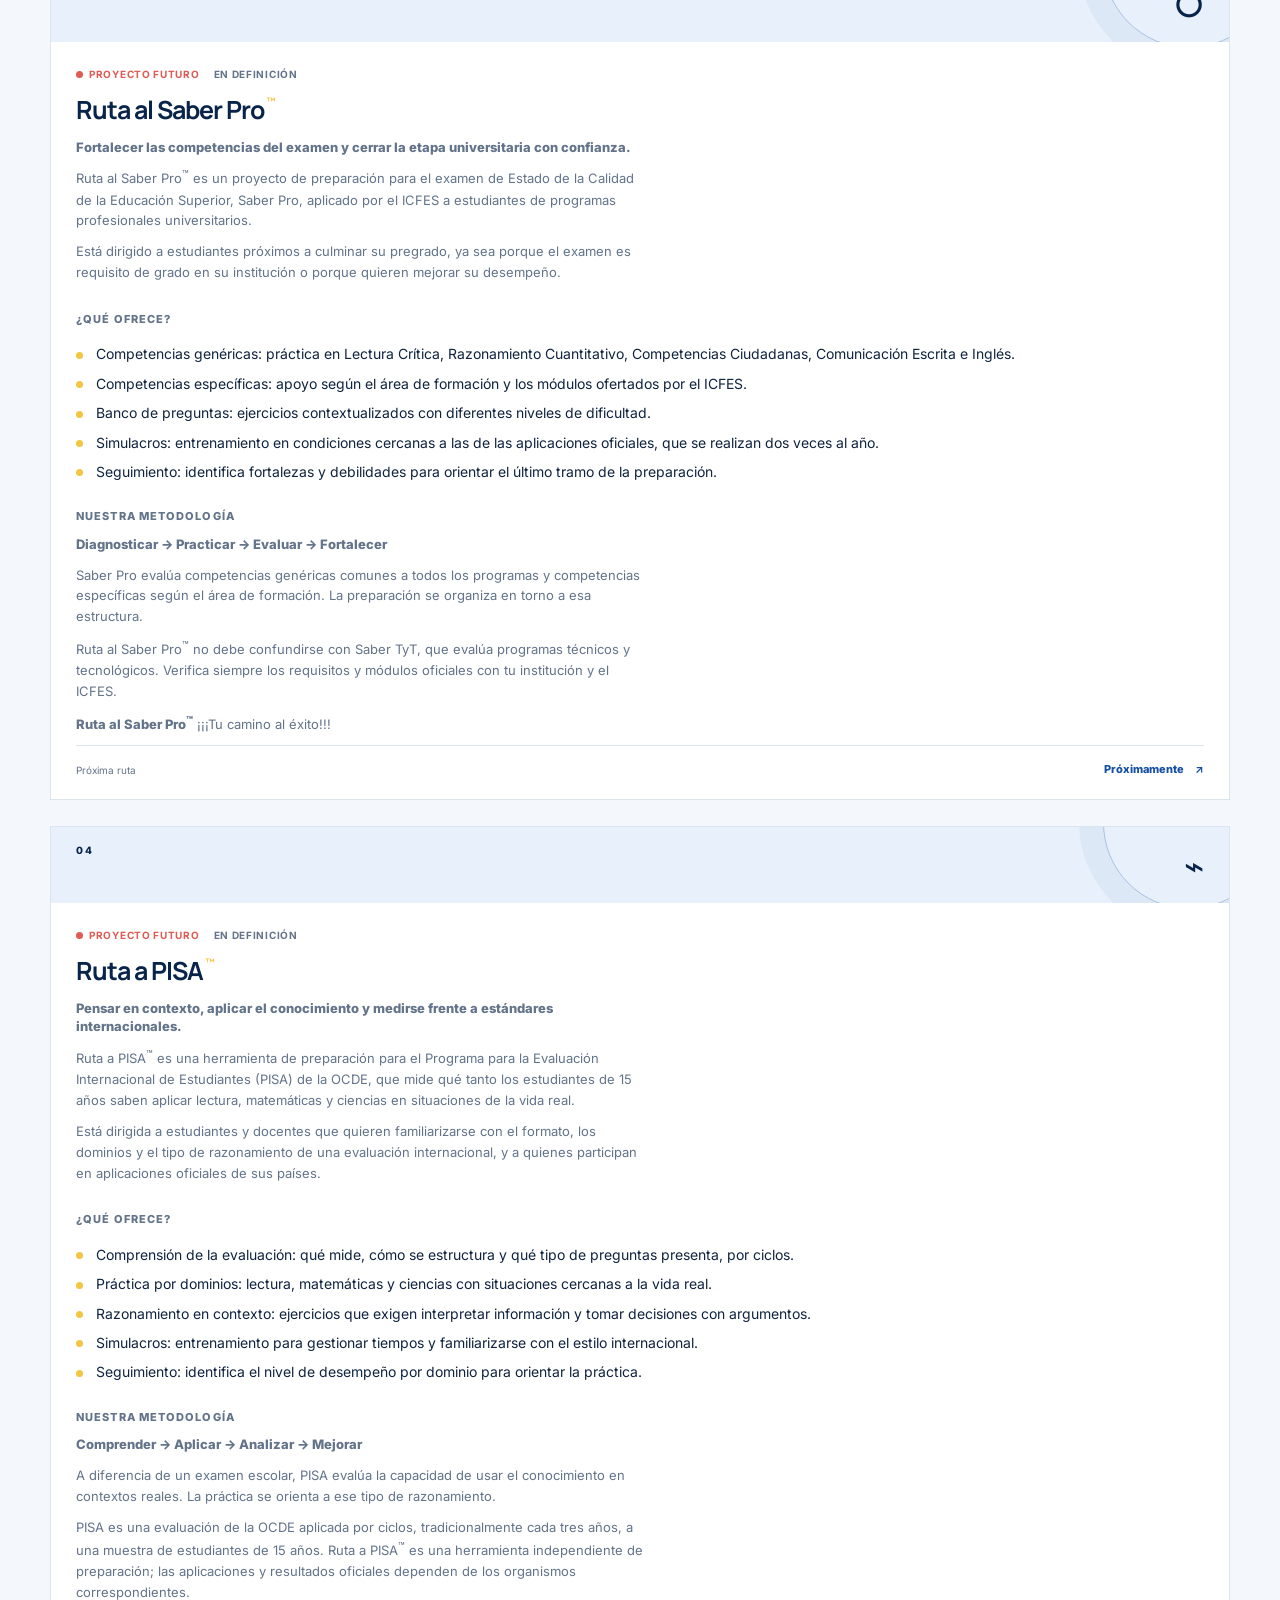
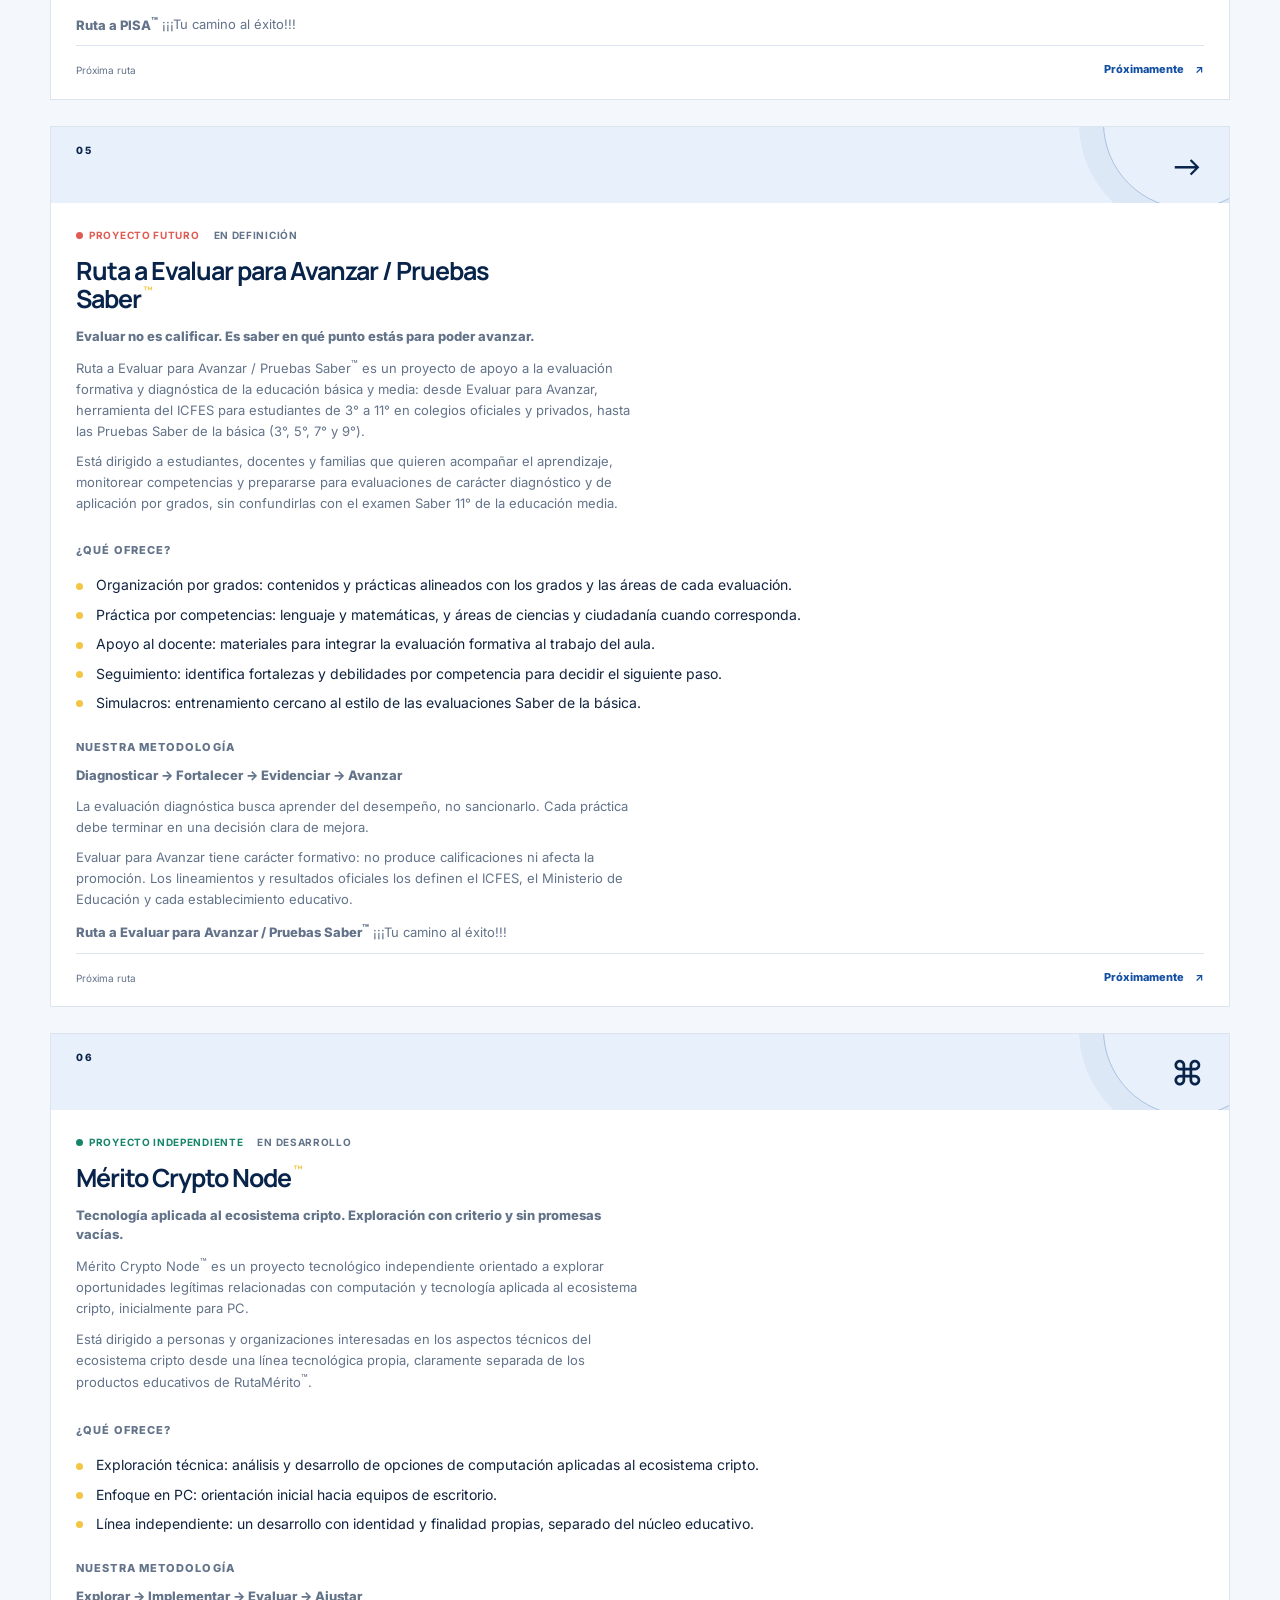
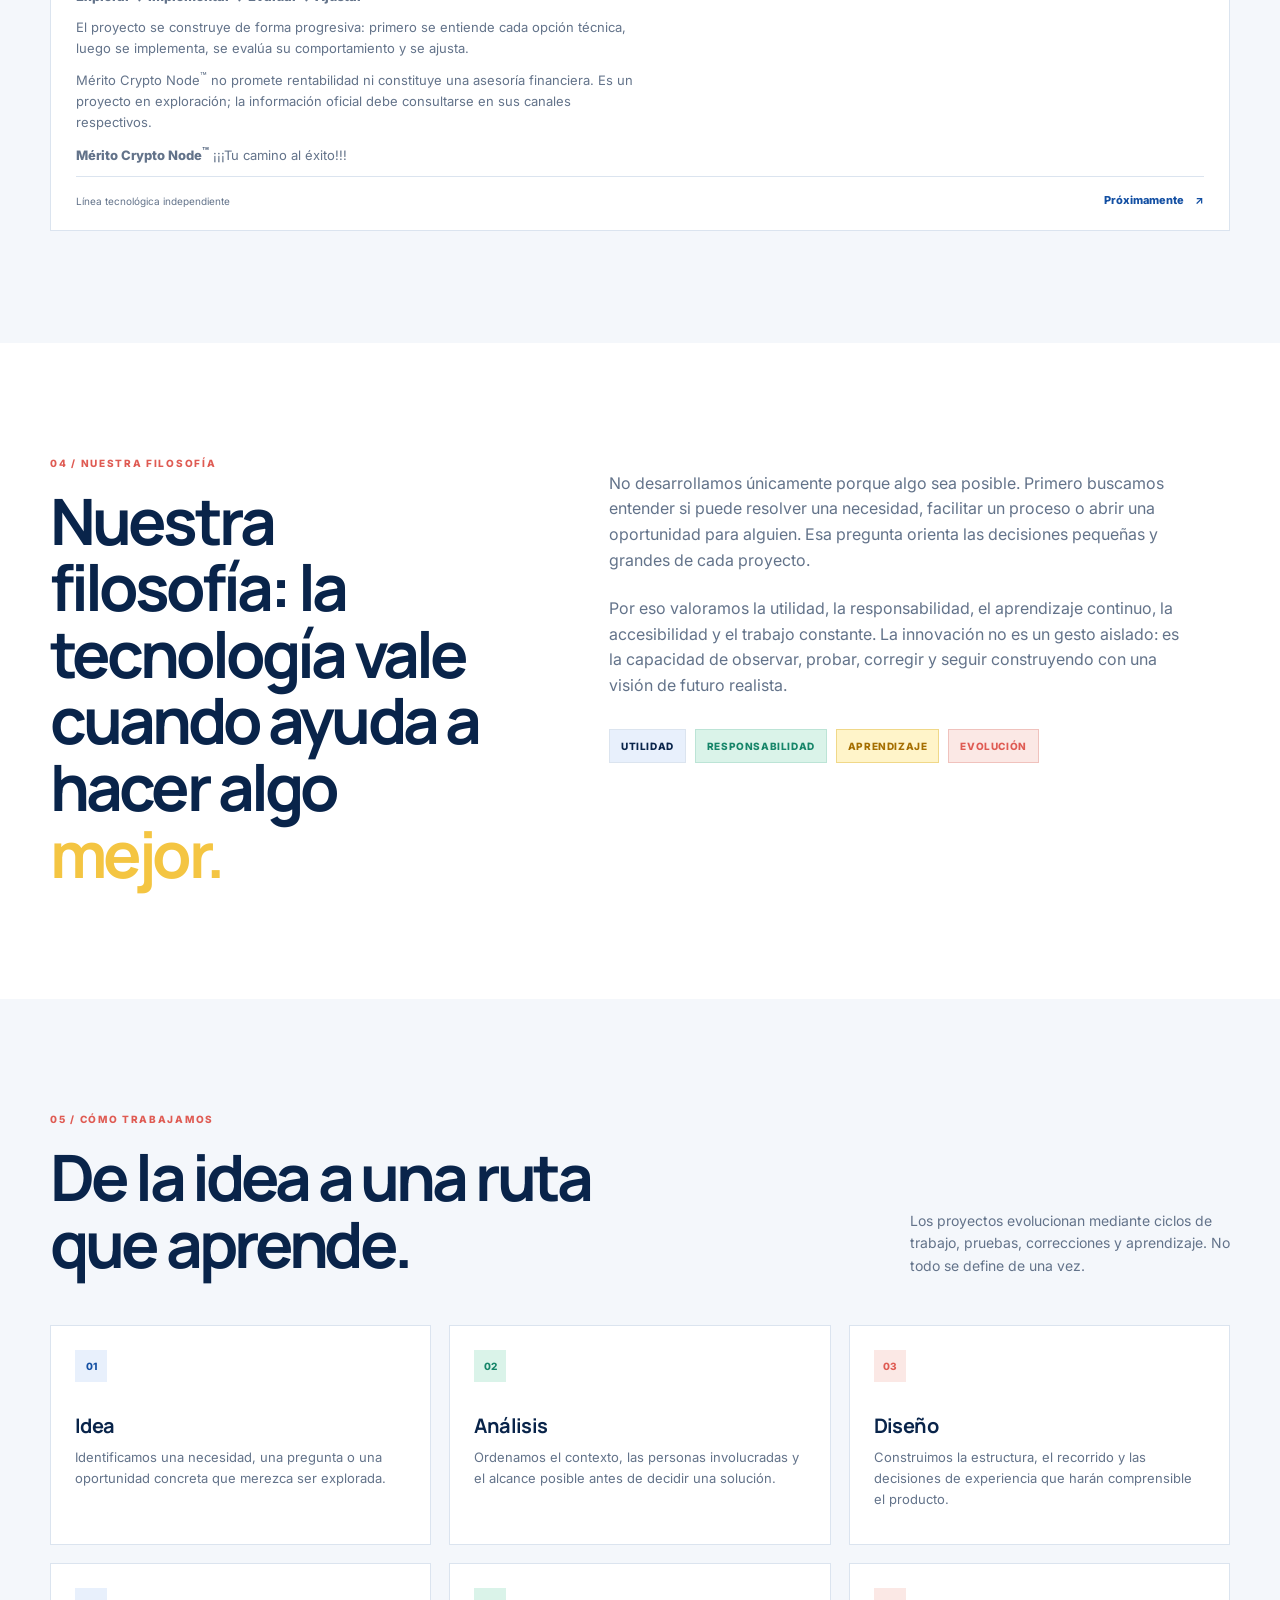
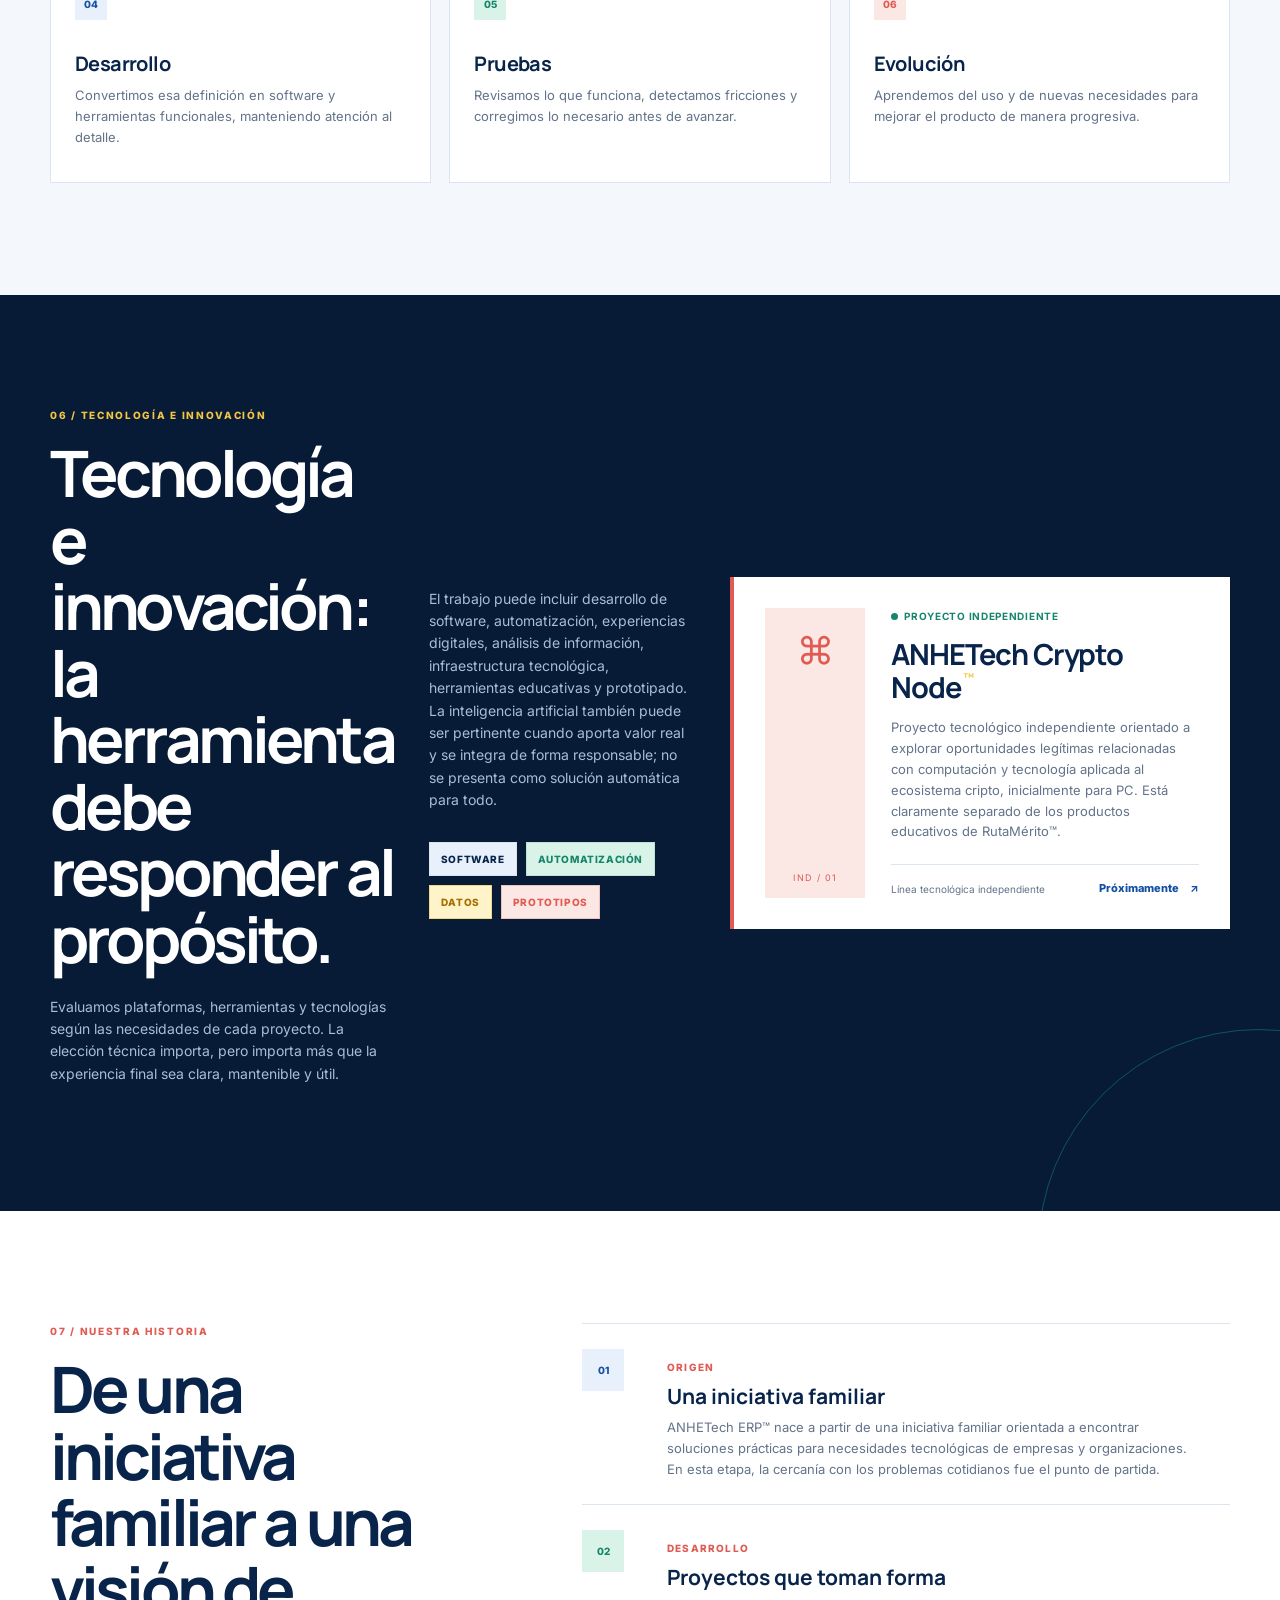
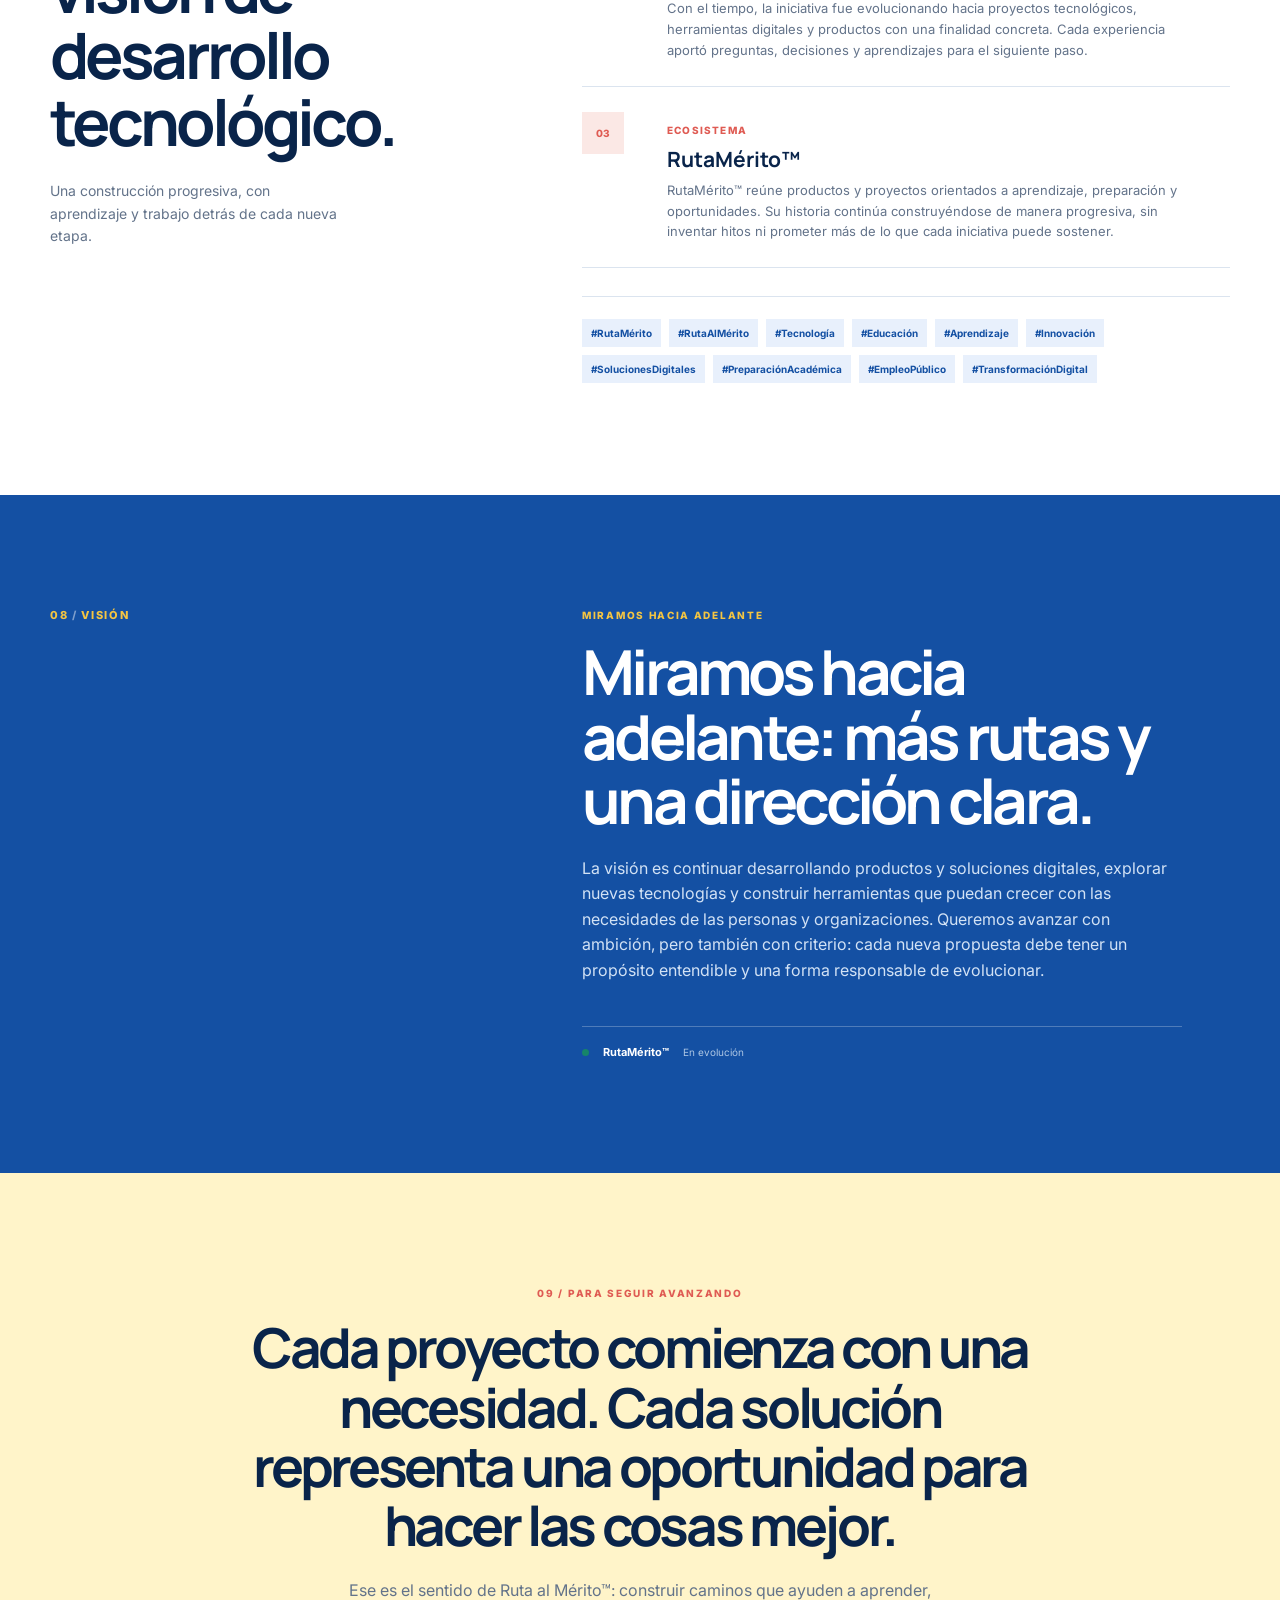
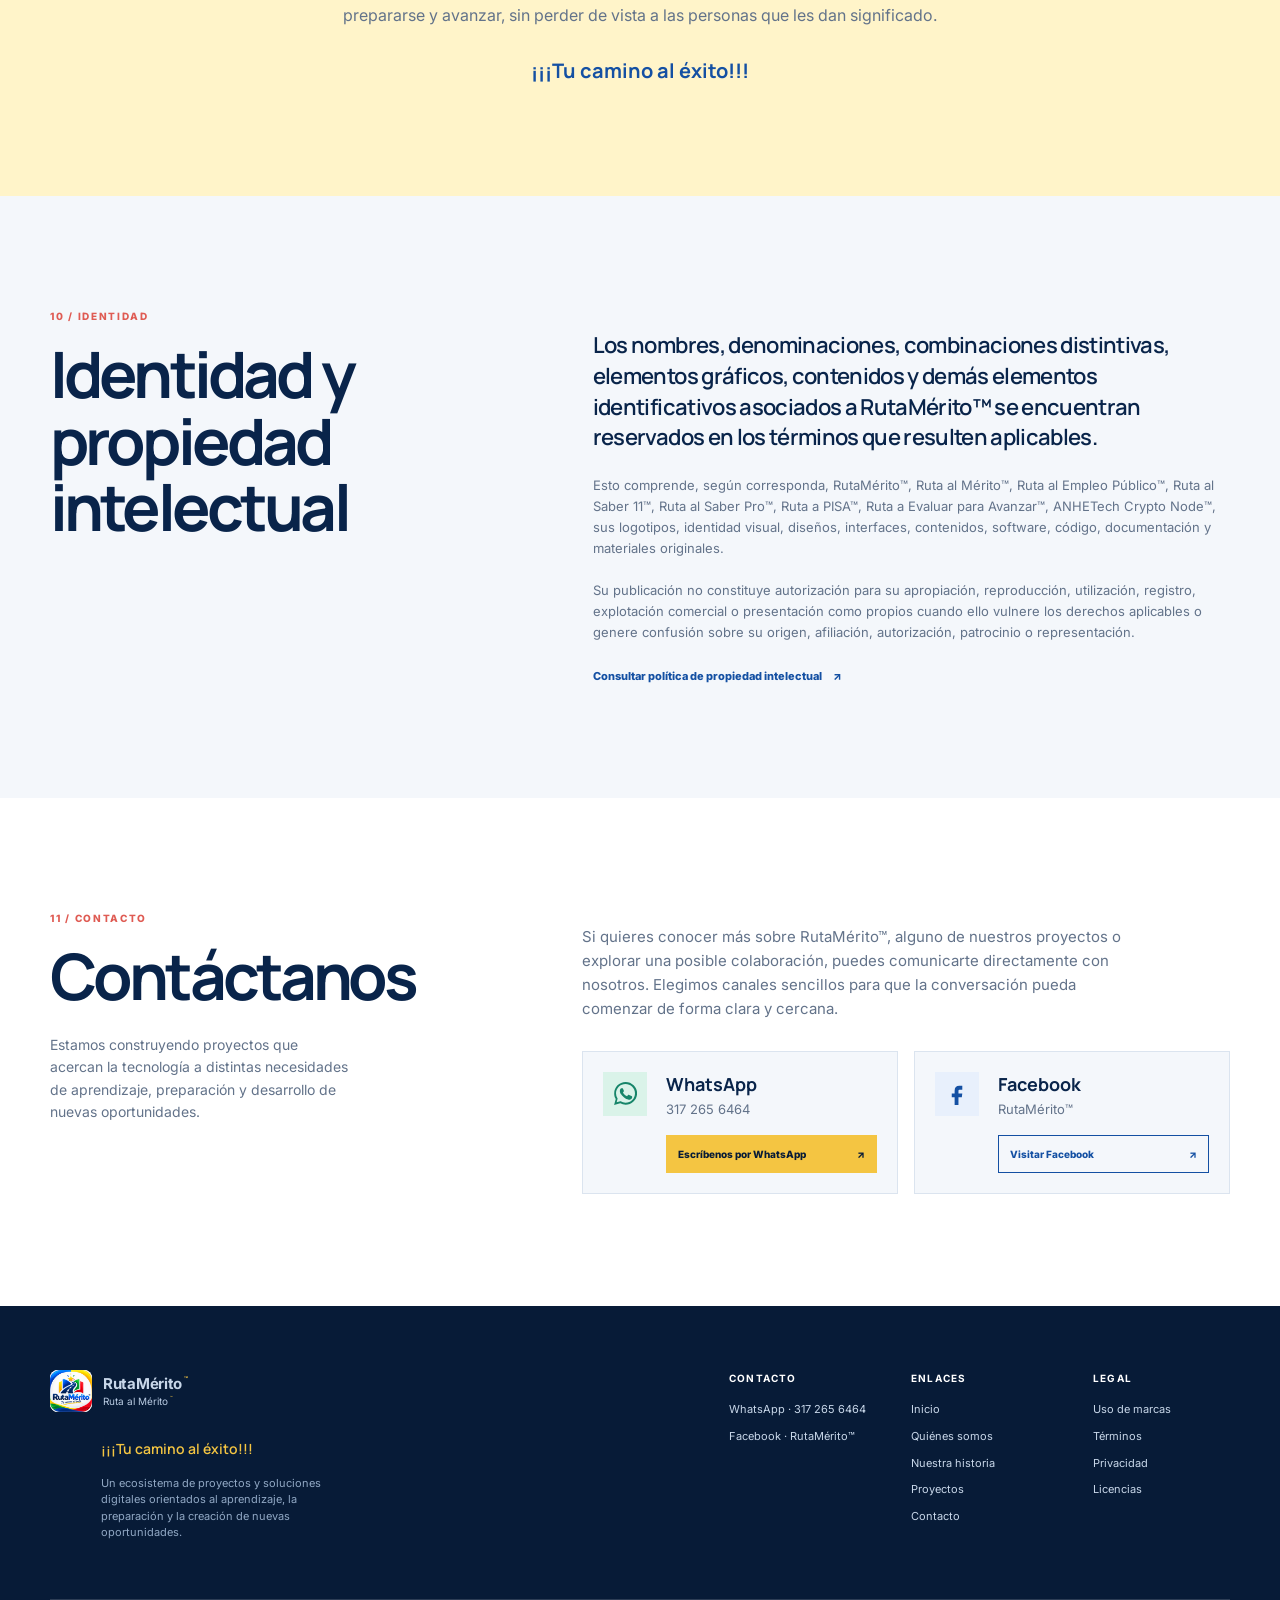
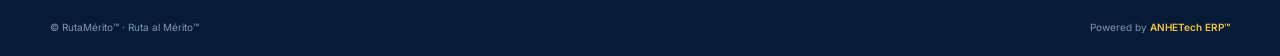
==== commit 5f18d9d4: "Redesign 'Conoce nuestras aplicaciones' section with detailed product content" ====
--- a/index.html
+++ b/index.html
@@ -22,8 +22,8 @@
   <link rel="preconnect" href="https://fonts.googleapis.com">
   <link rel="preconnect" href="https://fonts.gstatic.com" crossorigin>
   <link href="https://fonts.googleapis.com/css2?family=Inter:wght@400;500;600;700;800&family=Manrope:wght@400;500;600;700;800&display=swap" rel="stylesheet">
-  <link rel="stylesheet" href="styles.css">
-  <script defer src="script.js"></script>
+  <link rel="stylesheet" href="styles.css?v=71f1126">
+  <script defer src="script.js?v=71f1126"></script>
 </head>
 <body>
   <header class="site-header" id="inicio">
@@ -64,12 +64,13 @@
     <section class="section intro-section" id="quienes-somos"><div class="shell intro-layout"><div class="section-heading reveal"><p class="eyebrow">01 / QUIÉNES SOMOS</p><h2>Un equipo que convierte necesidades en <em>rutas útiles.</em></h2></div><div class="intro-side reveal"><p><strong>ANHETech ERP™ desarrolla soluciones, herramientas y experiencias para acompañar distintos procesos de aprendizaje y preparación.</strong></p><p>El trabajo combina desarrollo de productos digitales, organización de información, experiencias de usuario y herramientas que buscan facilitar procesos concretos. Cada iniciativa parte de una necesidad reconocible y se construye con atención al contexto, claridad en el uso y disposición para aprender durante el camino.</p><div class="concept-row"><span><svg viewBox="0 0 24 24" aria-hidden="true"><path d="M4 20V9m5 11V4m6 16v-7m5 7V7"/></svg>Propósito</span><span><svg viewBox="0 0 24 24" aria-hidden="true"><path d="M5 19V5h14v14M8 8h8M8 12h5"/></svg>Aprendizaje</span><span><svg viewBox="0 0 24 24" aria-hidden="true"><path d="m5 12 4 4L19 6"/></svg>Práctica</span><span><svg viewBox="0 0 24 24" aria-hidden="true"><path d="M12 3v18M3 12h18"/></svg>Preparación</span><span><svg viewBox="0 0 24 24" aria-hidden="true"><path d="M4 17 10 11l4 4 6-8"/></svg>Avance</span></div></div></div></section>
 
   <section class="section work-section" id="que-hacemos"><div class="shell"><div class="section-heading section-heading-wide reveal"><div><p class="eyebrow">02 / QUÉ HACEMOS</p><h2>Desarrollo con sentido práctico.</h2></div><p>Las áreas se conectan para convertir una idea en una experiencia clara, útil y capaz de evolucionar.</p></div><div class="work-grid"><article class="work-card reveal"><span class="work-number">01</span><h3>Soluciones digitales</h3><p>Diseñamos y desarrollamos herramientas digitales para necesidades específicas, cuidando tanto la función como la forma en que las personas las utilizan.</p></article><article class="work-card reveal"><span class="work-number">02</span><h3>Aplicaciones y plataformas</h3><p>Construimos productos que organizan contenidos, recorridos y acciones para que un proceso de preparación pueda sentirse más claro y manejable.</p></article><article class="work-card reveal"><span class="work-number">03</span><h3>Herramientas educativas</h3><p>Convertimos conocimiento y práctica en experiencias que ayudan a estudiar, ejercitar competencias y reconocer oportunidades de mejora.</p></article><article class="work-card reveal"><span class="work-number">04</span><h3>Información y experiencias</h3><p>Trabajamos la estructura de la información y la experiencia de usuario para reducir fricciones y acompañar decisiones con mayor contexto.</p></article><article class="work-card reveal"><span class="work-number">05</span><h3>Investigación y desarrollo</h3><p>Exploramos ideas, prototipos y alternativas antes de consolidar un producto, aprendiendo de las pruebas y de las preguntas que aparecen.</p></article><article class="work-card reveal"><span class="work-number">06</span><h3>Proyectos especializados</h3><p>También desarrollamos iniciativas tecnológicas independientes cuando requieren una mirada, un ritmo o una finalidad distinta al núcleo educativo.</p></article></div></div></section>
-  <section class="section projects-section" id="proyectos"><div class="shell"><div class="section-heading section-heading-wide reveal"><div><p class="eyebrow">03 / RUTAMÉRITO™</p><h2>Nuestras rutas y proyectos</h2></div><p>Diferentes caminos. Una visión: aprender, prepararse y avanzar con herramientas pensadas para cada finalidad.</p></div><div class="project-intro reveal"><p>RutaMérito™ es un ecosistema de productos y proyectos orientados a acompañar diferentes procesos de aprendizaje, preparación y acceso a oportunidades. Cada ruta tiene una finalidad específica; no pretende sustituir a las instituciones o evaluaciones a las que hace referencia, sino ofrecer experiencias y herramientas de apoyo que puedan crecer con las necesidades de quienes las utilizan.</p></div><div class="project-grid">
-      <article class="project-card project-main reveal"><div class="card-top"><span class="route-number">01</span><span class="card-symbol">↗</span></div><div class="project-content"><div class="project-meta"><span class="status status-main">Proyecto principal</span><span>En desarrollo</span></div><h3>Ruta al Empleo Público<sup>™</sup></h3><p>Una ruta orientada a acompañar la preparación para concursos de empleo público en Colombia, con herramientas y contenidos organizados alrededor de ese proceso.</p><div class="project-footer"><span class="card-note">Aplicación principal</span><a class="card-link" href="#contacto">Próximamente <b>↗</b></a></div></div></article>
-      <article class="project-card reveal"><div class="card-top"><span class="route-number">02</span><span class="card-symbol">+</span></div><div class="project-content"><div class="project-meta"><span class="status status-build">Proyecto</span><span>En desarrollo</span></div><h3>Ruta al Saber 11<sup>™</sup></h3><p>Una aplicación independiente para acompañar la preparación y la práctica de quienes se enfrentan a las pruebas Saber 11, con un recorrido de estudio claro y progresivo.</p><div class="project-footer"><span class="card-note">Preparación y práctica</span><a class="card-link" href="#contacto">Próximamente <b>↗</b></a></div></div></article>
-      <article class="project-card project-future reveal"><div class="card-top"><span class="route-number">03</span><span class="card-symbol">○</span></div><div class="project-content"><div class="project-meta"><span class="status status-future">Proyecto futuro</span><span>En definición</span></div><h3>Ruta al Saber Pro<sup>™</sup></h3><p>Un proyecto orientado a desarrollar una experiencia de preparación y práctica para fortalecer competencias relacionadas con las pruebas Saber Pro.</p><div class="project-footer"><span class="card-note">Próxima ruta</span><a class="card-link" href="#contacto">Próximamente <b>↗</b></a></div></div></article>
-      <article class="project-card project-future reveal"><div class="card-top"><span class="route-number">04</span><span class="card-symbol">⌁</span></div><div class="project-content"><div class="project-meta"><span class="status status-future">Proyecto futuro</span><span>En definición</span></div><h3>Ruta a PISA<sup>™</sup></h3><p>Un proyecto orientado a desarrollar herramientas de preparación y aprendizaje relacionadas con las evaluaciones PISA, siempre desde una experiencia comprensible.</p><div class="project-footer"><span class="card-note">Próxima ruta</span><a class="card-link" href="#contacto">Próximamente <b>↗</b></a></div></div></article>
-      <article class="project-card project-future reveal"><div class="card-top"><span class="route-number">05</span><span class="card-symbol">→</span></div><div class="project-content"><div class="project-meta"><span class="status status-future">Proyecto futuro</span><span>En definición</span></div><h3>Ruta a Evaluar para Avanzar<sup>™</sup></h3><p>Un proyecto orientado a otras evaluaciones educativas y experiencias de preparación para pruebas Saber, con espacio para definir su alcance progresivamente.</p><div class="project-footer"><span class="card-note">Próxima ruta</span><a class="card-link" href="#contacto">Próximamente <b>↗</b></a></div></div></article>
+  <section class="section projects-section" id="proyectos"><div class="shell"><div class="section-heading section-heading-wide reveal"><div><p class="eyebrow">03 / RUTAMÉRITO™</p><h2>Nuestras rutas y proyectos</h2></div><p>Diferentes caminos. Una visión: aprender, prepararse y avanzar con herramientas pensadas para cada finalidad.</p></div><div class="project-intro reveal"><p>RutaMérito™ es un ecosistema de productos y proyectos orientados a acompañar diferentes procesos de aprendizaje, preparación y acceso a oportunidades. Cada ruta tiene una finalidad específica; no pretende sustituir a las instituciones o evaluaciones a las que hace referencia, sino ofrecer experiencias y herramientas de apoyo que puedan crecer con las necesidades de quienes las utilizan.</p></div><div class="project-grid project-grid-detail">
+      <article class="project-card project-main reveal"><div class="card-top"><span class="route-number">01</span><span class="card-symbol">↗</span></div><div class="project-content"><div class="project-meta"><span class="status status-main">Proyecto principal</span><span>En desarrollo</span></div><h3>Ruta al Empleo Público<sup>™</sup></h3><p class="project-impact">Prepárate con estrategia. Compite con conocimiento. Avanza hacia el empleo público.</p><p>Ruta al Empleo Público<sup>™</sup> es una plataforma de preparación para quienes aspiran a ingresar al servicio público mediante concursos de mérito en Colombia.</p><p>Está dirigida a aspirantes de cargos profesionales, técnicos y asistenciales, en procesos nacionales, territoriales y convocatorias de entidades como alcaldías, gobernaciones, ministerios, DIAN, entidades de control, ESE y otras instituciones públicas.</p><span class="project-section-label">¿Qué ofrece?</span><ul class="project-benefits"><li>Preparación enfocada: contenidos y prácticas organizados según el tipo de concurso y sus áreas de evaluación.</li><li>Banco de preguntas: ejercicios contextualizados con diferentes niveles de dificultad.</li><li>Simulacros: entrenamiento para fortalecer conocimientos, análisis y capacidad de respuesta.</li><li>Seguimiento: identifica fortalezas, detecta debilidades y orienta el estudio hacia los temas que requieren mayor atención.</li><li>Planificación: herramientas para organizar y mantener una preparación constante.</li></ul><span class="project-section-label">Nuestra metodología</span><p class="project-step">Estudiar → Practicar → Evaluar → Mejorar</p><p class="project-note">No se trata solamente de responder preguntas. Se trata de comprender, aplicar el conocimiento y convertir cada resultado en una oportunidad de mejora.</p><p class="project-note">Ruta al Empleo Público<sup>™</sup> es una herramienta independiente de preparación. Cada aspirante debe consultar siempre la información oficial de la convocatoria que esté preparando.</p><p class="project-closing"><strong>Ruta al Empleo Público<sup>™</sup></strong> ¡¡¡Tu camino al éxito!!!</p><div class="project-footer"><span class="card-note">Aplicación principal</span><a class="card-link" href="#contacto">Próximamente <b>↗</b></a></div></div></article>
+      <article class="project-card reveal"><div class="card-top"><span class="route-number">02</span><span class="card-symbol">+</span></div><div class="project-content"><div class="project-meta"><span class="status status-build">Proyecto</span><span>En desarrollo</span></div><h3>Ruta al Saber 11<sup>™</sup></h3><p class="project-impact">Entiende la prueba, conoce tus debilidades y llega seguro al examen.</p><p>Ruta al Saber 11<sup>™</sup> es una aplicación independiente de preparación para el examen de Estado de la educación media, Saber 11°, aplicado por el ICFES.</p><p>Está dirigida a estudiantes que finalizan el grado undécimo, así como a bachilleres y a quienes presentan el examen para mejorar su desempeño, en colegios oficiales y privados de todo el país.</p><span class="project-section-label">¿Qué ofrece?</span><ul class="project-benefits"><li>Preparación por áreas: contenidos y práctica orientados a Lectura Crítica, Matemáticas, Sociales y Ciudadanas, Ciencias Naturales e Inglés.</li><li>Banco de preguntas: ejercicios contextualizados con diferentes niveles de dificultad.</li><li>Simulacros: entrenamiento en condiciones similares a las de la prueba para mejorar el manejo del tiempo y la seguridad.</li><li>Seguimiento: identifica fortalezas y debilidades por área para concentrar el estudio donde más se necesita.</li><li>Planificación: herramientas para organizar la preparación según el calendario disponible.</li></ul><span class="project-section-label">Nuestra metodología</span><p class="project-step">Diagnosticar → Practicar → Evaluar → Avanzar</p><p class="project-note">No se trata solo de repasar contenido. Se trata de entrenar la forma en que la prueba piensa y de convertir cada resultado en un plan de mejora.</p><p class="project-note">Ruta al Saber 11<sup>™</sup> es una herramienta independiente de preparación. Consulta siempre la información oficial del ICFES y de tu institución educativa.</p><p class="project-closing"><strong>Ruta al Saber 11<sup>™</sup></strong> ¡¡¡Tu camino al éxito!!!</p><div class="project-footer"><span class="card-note">Preparación y práctica</span><a class="card-link" href="#contacto">Próximamente <b>↗</b></a></div></div></article>
+      <article class="project-card project-future reveal"><div class="card-top"><span class="route-number">03</span><span class="card-symbol">○</span></div><div class="project-content"><div class="project-meta"><span class="status status-future">Proyecto futuro</span><span>En definición</span></div><h3>Ruta al Saber Pro<sup>™</sup></h3><p class="project-impact">Fortalecer las competencias del examen y cerrar la etapa universitaria con confianza.</p><p>Ruta al Saber Pro<sup>™</sup> es un proyecto de preparación para el examen de Estado de la Calidad de la Educación Superior, Saber Pro, aplicado por el ICFES a estudiantes de programas profesionales universitarios.</p><p>Está dirigido a estudiantes próximos a culminar su pregrado, ya sea porque el examen es requisito de grado en su institución o porque quieren mejorar su desempeño.</p><span class="project-section-label">¿Qué ofrece?</span><ul class="project-benefits"><li>Competencias genéricas: práctica en Lectura Crítica, Razonamiento Cuantitativo, Competencias Ciudadanas, Comunicación Escrita e Inglés.</li><li>Competencias específicas: apoyo según el área de formación y los módulos ofertados por el ICFES.</li><li>Banco de preguntas: ejercicios contextualizados con diferentes niveles de dificultad.</li><li>Simulacros: entrenamiento en condiciones cercanas a las de las aplicaciones oficiales, que se realizan dos veces al año.</li><li>Seguimiento: identifica fortalezas y debilidades para orientar el último tramo de la preparación.</li></ul><span class="project-section-label">Nuestra metodología</span><p class="project-step">Diagnosticar → Practicar → Evaluar → Fortalecer</p><p class="project-note">Saber Pro evalúa competencias genéricas comunes a todos los programas y competencias específicas según el área de formación. La preparación se organiza en torno a esa estructura.</p><p class="project-note">Ruta al Saber Pro<sup>™</sup> no debe confundirse con Saber TyT, que evalúa programas técnicos y tecnológicos. Verifica siempre los requisitos y módulos oficiales con tu institución y el ICFES.</p><p class="project-closing"><strong>Ruta al Saber Pro<sup>™</sup></strong> ¡¡¡Tu camino al éxito!!!</p><div class="project-footer"><span class="card-note">Próxima ruta</span><a class="card-link" href="#contacto">Próximamente <b>↗</b></a></div></div></article>
+      <article class="project-card project-future reveal"><div class="card-top"><span class="route-number">04</span><span class="card-symbol">⌁</span></div><div class="project-content"><div class="project-meta"><span class="status status-future">Proyecto futuro</span><span>En definición</span></div><h3>Ruta a PISA<sup>™</sup></h3><p class="project-impact">Pensar en contexto, aplicar el conocimiento y medirse frente a estándares internacionales.</p><p>Ruta a PISA<sup>™</sup> es una herramienta de preparación para el Programa para la Evaluación Internacional de Estudiantes (PISA) de la OCDE, que mide qué tanto los estudiantes de 15 años saben aplicar lectura, matemáticas y ciencias en situaciones de la vida real.</p><p>Está dirigida a estudiantes y docentes que quieren familiarizarse con el formato, los dominios y el tipo de razonamiento de una evaluación internacional, y a quienes participan en aplicaciones oficiales de sus países.</p><span class="project-section-label">¿Qué ofrece?</span><ul class="project-benefits"><li>Comprensión de la evaluación: qué mide, cómo se estructura y qué tipo de preguntas presenta, por ciclos.</li><li>Práctica por dominios: lectura, matemáticas y ciencias con situaciones cercanas a la vida real.</li><li>Razonamiento en contexto: ejercicios que exigen interpretar información y tomar decisiones con argumentos.</li><li>Simulacros: entrenamiento para gestionar tiempos y familiarizarse con el estilo internacional.</li><li>Seguimiento: identifica el nivel de desempeño por dominio para orientar la práctica.</li></ul><span class="project-section-label">Nuestra metodología</span><p class="project-step">Comprender → Aplicar → Analizar → Mejorar</p><p class="project-note">A diferencia de un examen escolar, PISA evalúa la capacidad de usar el conocimiento en contextos reales. La práctica se orienta a ese tipo de razonamiento.</p><p class="project-note">PISA es una evaluación de la OCDE aplicada por ciclos, tradicionalmente cada tres años, a una muestra de estudiantes de 15 años. Ruta a PISA<sup>™</sup> es una herramienta independiente de preparación; las aplicaciones y resultados oficiales dependen de los organismos correspondientes.</p><p class="project-closing"><strong>Ruta a PISA<sup>™</sup></strong> ¡¡¡Tu camino al éxito!!!</p><div class="project-footer"><span class="card-note">Próxima ruta</span><a class="card-link" href="#contacto">Próximamente <b>↗</b></a></div></div></article>
+      <article class="project-card project-future reveal"><div class="card-top"><span class="route-number">05</span><span class="card-symbol">→</span></div><div class="project-content"><div class="project-meta"><span class="status status-future">Proyecto futuro</span><span>En definición</span></div><h3>Ruta a Evaluar para Avanzar / Pruebas Saber<sup>™</sup></h3><p class="project-impact">Evaluar no es calificar. Es saber en qué punto estás para poder avanzar.</p><p>Ruta a Evaluar para Avanzar / Pruebas Saber<sup>™</sup> es un proyecto de apoyo a la evaluación formativa y diagnóstica de la educación básica y media: desde Evaluar para Avanzar, herramienta del ICFES para estudiantes de 3° a 11° en colegios oficiales y privados, hasta las Pruebas Saber de la básica (3°, 5°, 7° y 9°).</p><p>Está dirigido a estudiantes, docentes y familias que quieren acompañar el aprendizaje, monitorear competencias y prepararse para evaluaciones de carácter diagnóstico y de aplicación por grados, sin confundirlas con el examen Saber 11° de la educación media.</p><span class="project-section-label">¿Qué ofrece?</span><ul class="project-benefits"><li>Organización por grados: contenidos y prácticas alineados con los grados y las áreas de cada evaluación.</li><li>Práctica por competencias: lenguaje y matemáticas, y áreas de ciencias y ciudadanía cuando corresponda.</li><li>Apoyo al docente: materiales para integrar la evaluación formativa al trabajo del aula.</li><li>Seguimiento: identifica fortalezas y debilidades por competencia para decidir el siguiente paso.</li><li>Simulacros: entrenamiento cercano al estilo de las evaluaciones Saber de la básica.</li></ul><span class="project-section-label">Nuestra metodología</span><p class="project-step">Diagnosticar → Fortalecer → Evidenciar → Avanzar</p><p class="project-note">La evaluación diagnóstica busca aprender del desempeño, no sancionarlo. Cada práctica debe terminar en una decisión clara de mejora.</p><p class="project-note">Evaluar para Avanzar tiene carácter formativo: no produce calificaciones ni afecta la promoción. Los lineamientos y resultados oficiales los definen el ICFES, el Ministerio de Educación y cada establecimiento educativo.</p><p class="project-closing"><strong>Ruta a Evaluar para Avanzar / Pruebas Saber<sup>™</sup></strong> ¡¡¡Tu camino al éxito!!!</p><div class="project-footer"><span class="card-note">Próxima ruta</span><a class="card-link" href="#contacto">Próximamente <b>↗</b></a></div></div></article>
+      <article class="project-card reveal"><div class="card-top"><span class="route-number">06</span><span class="card-symbol">⌘</span></div><div class="project-content"><div class="project-meta"><span class="status status-independent">Proyecto independiente</span><span>En desarrollo</span></div><h3>Mérito Crypto Node<sup>™</sup></h3><p class="project-impact">Tecnología aplicada al ecosistema cripto. Exploración con criterio y sin promesas vacías.</p><p>Mérito Crypto Node<sup>™</sup> es un proyecto tecnológico independiente orientado a explorar oportunidades legítimas relacionadas con computación y tecnología aplicada al ecosistema cripto, inicialmente para PC.</p><p>Está dirigido a personas y organizaciones interesadas en los aspectos técnicos del ecosistema cripto desde una línea tecnológica propia, claramente separada de los productos educativos de RutaMérito<sup>™</sup>.</p><span class="project-section-label">¿Qué ofrece?</span><ul class="project-benefits"><li>Exploración técnica: análisis y desarrollo de opciones de computación aplicadas al ecosistema cripto.</li><li>Enfoque en PC: orientación inicial hacia equipos de escritorio.</li><li>Línea independiente: un desarrollo con identidad y finalidad propias, separado del núcleo educativo.</li></ul><span class="project-section-label">Nuestra metodología</span><p class="project-step">Explorar → Implementar → Evaluar → Ajustar</p><p class="project-note">El proyecto se construye de forma progresiva: primero se entiende cada opción técnica, luego se implementa, se evalúa su comportamiento y se ajusta.</p><p class="project-note">Mérito Crypto Node<sup>™</sup> no promete rentabilidad ni constituye una asesoría financiera. Es un proyecto en exploración; la información oficial debe consultarse en sus canales respectivos.</p><p class="project-closing"><strong>Mérito Crypto Node<sup>™</sup></strong> ¡¡¡Tu camino al éxito!!!</p><div class="project-footer"><span class="card-note">Línea tecnológica independiente</span><a class="card-link" href="#contacto">Próximamente <b>↗</b></a></div></div></article>
     </div></div></section>
 
     <section class="section philosophy-section" id="filosofia"><div class="shell philosophy-layout"><div class="section-heading reveal"><p class="eyebrow">04 / NUESTRA FILOSOFÍA</p><h2>Nuestra filosofía: la tecnología vale cuando ayuda a hacer algo <em>mejor.</em></h2></div><div class="philosophy-copy reveal"><p>No desarrollamos únicamente porque algo sea posible. Primero buscamos entender si puede resolver una necesidad, facilitar un proceso o abrir una oportunidad para alguien. Esa pregunta orienta las decisiones pequeñas y grandes de cada proyecto.</p><p>Por eso valoramos la utilidad, la responsabilidad, el aprendizaje continuo, la accesibilidad y el trabajo constante. La innovación no es un gesto aislado: es la capacidad de observar, probar, corregir y seguir construyendo con una visión de futuro realista.</p><div class="value-list"><span>Utilidad</span><span>Responsabilidad</span><span>Aprendizaje</span><span>Evolución</span></div></div></div></section>
@@ -83,10 +84,10 @@
 
     <section class="section closing-section"><div class="shell closing-layout reveal"><p class="eyebrow">09 / PARA SEGUIR AVANZANDO</p><h2>Cada proyecto comienza con una necesidad. Cada solución representa una oportunidad para hacer las cosas mejor.</h2><p>Ese es el sentido de Ruta al Mérito™: construir caminos que ayuden a aprender, prepararse y avanzar, sin perder de vista a las personas que les dan significado.</p><p class="closing-slogan">¡¡¡Tu camino al éxito!!!</p></div></section>
 
-    <section class="section ip-section" id="propiedad"><div class="shell ip-layout"><div class="section-heading reveal"><p class="eyebrow">10 / IDENTIDAD</p><h2>Identidad y propiedad intelectual</h2></div><div class="ip-copy reveal"><p class="ip-highlight">Los nombres, denominaciones, combinaciones distintivas, elementos gráficos, contenidos y demás elementos identificativos asociados a RutaMérito™ se encuentran reservados en los términos que resulten aplicables.</p><p>Esto comprende, según corresponda, RutaMérito™, Ruta al Mérito™, Ruta al Empleo Público™, Ruta al Saber 11™, Ruta al Saber Pro™, Ruta a PISA™, Ruta a Evaluar para Avanzar™, ANHETech Crypto Node™, sus logotipos, identidad visual, diseños, interfaces, contenidos, software, código, documentación y materiales originales.</p><p>Su publicación no constituye autorización para su apropiación, reproducción, utilización, registro, explotación comercial o presentación como propios cuando ello vulnere los derechos aplicables o genere confusión sobre su origen, afiliación, autorización, patrocinio o representación.</p><a class="text-link" href="legal/PROPIEDAD-INTELECTUAL.md">Consultar política de propiedad intelectual <span>↗</span></a></div></div></section>
+    <section class="section ip-section" id="propiedad"><div class="shell ip-layout"><div class="section-heading reveal"><p class="eyebrow">10 / IDENTIDAD</p><h2>Identidad y propiedad intelectual</h2></div><div class="ip-copy reveal"><p class="ip-highlight">Los nombres, denominaciones, combinaciones distintivas, elementos gráficos, contenidos y demás elementos identificativos asociados a RutaMérito™ se encuentran reservados en los términos que resulten aplicables.</p><p>Esto comprende, según corresponda, RutaMérito™, Ruta al Mérito™, Ruta al Empleo Público™, Ruta al Saber 11™, Ruta al Saber Pro™, Ruta a PISA™, Ruta a Evaluar para Avanzar™, ANHETech Crypto Node™, sus logotipos, identidad visual, diseños, interfaces, contenidos, software, código, documentación y materiales originales.</p><p>Su publicación no constituye autorización para su apropiación, reproducción, utilización, registro, explotación comercial o presentación como propios cuando ello vulnere los derechos aplicables o genere confusión sobre su origen, afiliación, autorización, patrocinio o representación.</p><a class="text-link" href="legal/propiedad-intelectual.html">Consultar política de propiedad intelectual <span>↗</span></a></div></div></section>
 
     <section class="section contact-section" id="contacto"><div class="shell contact-layout"><div class="section-heading reveal"><p class="eyebrow">11 / CONTACTO</p><h2>Contáctanos</h2><p class="heading-note">Estamos construyendo proyectos que acercan la tecnología a distintas necesidades de aprendizaje, preparación y desarrollo de nuevas oportunidades.</p></div><div class="contact-copy reveal"><p>Si quieres conocer más sobre RutaMérito™, alguno de nuestros proyectos o explorar una posible colaboración, puedes comunicarte directamente con nosotros. Elegimos canales sencillos para que la conversación pueda comenzar de forma clara y cercana.</p><div class="contact-cards"><article class="contact-card"><div class="contact-icon whatsapp-icon"><svg viewBox="0 0 24 24" aria-hidden="true"><path d="M20.5 3.5A11.8 11.8 0 0 0 12.1 0C5.5 0 .2 5.3.2 11.9c0 2.1.5 4.1 1.6 5.9L.1 24l6.4-1.7a11.9 11.9 0 0 0 5.6 1.4h.1c6.6 0 11.9-5.3 11.9-11.9 0-3.2-1.3-6.1-3.6-8.3ZM12.1 21.6h-.1c-1.8 0-3.5-.5-5-1.4l-.4-.2-3.8 1 1-3.7-.2-.4a9.7 9.7 0 0 1-1.5-5.1c0-5.4 4.4-9.8 9.9-9.8 2.6 0 5.1 1 7 2.9s2.9 4.4 2.9 7c0 5.3-4.4 9.7-9.8 9.7Zm5.4-7.3c-.3-.2-1.8-.9-2.1-1-.3-.1-.5-.2-.7.2l-.9 1.1c-.2.2-.3.3-.6.1-1.6-.8-2.6-1.5-3.7-3.4-.3-.5.3-.5.8-1.6.1-.2.1-.4 0-.6l-.9-2.1c-.2-.6-.5-.5-.7-.5h-.6c-.2 0-.6.1-.9.4-.3.3-1.1 1.1-1.1 2.7s1.1 3.1 1.3 3.3c.2.2 2.2 3.4 5.4 4.8.8.3 1.4.5 1.9.6.8.3 1.5.2 2.1.1.7-.1 1.8-.8 2-1.6.2-.8.2-1.5.1-1.7-.1-.2-.3-.3-.6-.5Z"/></svg></div><div><h3>WhatsApp</h3><p>317 265 6464</p><a class="button button-primary contact-button" href="https://wa.me/573172656464?text=Hola%2C%20me%20gustar%C3%ADa%20conocer%20m%C3%A1s%20sobre%20RutaM%C3%A9rito%E2%84%A2." target="_blank" rel="noopener noreferrer">Escríbenos por WhatsApp <span>↗</span></a></div></article><article class="contact-card"><div class="contact-icon facebook-icon"><svg viewBox="0 0 24 24" aria-hidden="true"><path d="M14 8h3V4h-3c-3.3 0-5 2-5 5v3H6v4h3v8h4v-8h3.5l.5-4H13V9c0-.7.3-1 1-1Z"/></svg></div><div><h3>Facebook</h3><p>RutaMérito™</p><a class="button button-ghost contact-button facebook-button" href="https://www.facebook.com/RutaMerito.Colombia/" target="_blank" rel="noopener noreferrer">Visitar Facebook <span>↗</span></a></div></article></div></div></div></section>
   </main>
-  <a class="whatsapp-float" href="https://wa.me/573172656464?text=Hola%2C%20me%20gustar%C3%ADa%20conocer%20m%C3%A1s%20sobre%20RutaM%C3%A9rito%E2%84%A2." target="_blank" rel="noopener noreferrer" aria-label="Escríbenos por WhatsApp"><span class="whatsapp-tooltip">Escríbenos por WhatsApp</span><svg viewBox="0 0 24 24" aria-hidden="true"><path d="M20.5 3.5A11.8 11.8 0 0 0 12.1 0C5.5 0 .2 5.3.2 11.9c0 2.1.5 4.1 1.6 5.9L.1 24l6.4-1.7a11.9 11.9 0 0 0 5.6 1.4h.1c6.6 0 11.9-5.3 11.9-11.9 0-3.2-1.3-6.1-3.6-8.3ZM12.1 21.6h-.1c-1.8 0-3.5-.5-5-1.4l-.4-.2-3.8 1 1-3.7-.2-.4a9.7 9.7 0 0 1-1.5-5.1c0-5.4 4.4-9.8 9.9-9.8 2.6 0 5.1 1 7 2.9s2.9 4.4 2.9 7c0 5.3-4.4 9.7-9.8 9.7Zm5.4-7.3c-.3-.2-1.8-.9-2.1-1-.3-.1-.5-.2-.7.2l-.9 1.1c-.2.2-.3.3-.6.1-1.6-.8-2.6-1.5-3.7-3.4-.3-.5.3-.5.8-1.6.1-.2.1-.4 0-.6l-.9-2.1c-.2-.6-.5-.5-.7-.5h-.6c-.2 0-.6.1-.9.4-.3.3-1.1 1.1-1.1 2.7s1.1 3.1 1.3 3.3c.2.2 2.2 3.4 5.4 4.8.8.3 1.4.5 1.9.6.8.3 1.5.2 2.1.1.7-.1 1.8-.8 2-1.6.2-.8.2-1.5.1-1.7-.1-.2-.3-.3-.6-.5Z"/></svg></a><footer class="site-footer" id="contacto"><div class="shell footer-top"><div class="footer-brand"><a class="brand" href="#inicio"><img class="brand-logo" src="assets/images/Logo_Ppal.png" width="1254" height="1254" alt="Logo oficial de RutaMérito™"><span class="brand-copy"><strong>RutaMérito<sup>™</sup></strong><small>Ruta al Mérito<sup>™</sup></small></span></a><p>¡¡¡Tu camino al éxito!!!</p><p class="footer-note">Un ecosistema de proyectos y soluciones digitales orientados al aprendizaje, la preparación y la creación de nuevas oportunidades.</p></div><div class="footer-nav"><div><strong>Contacto</strong><a href="https://wa.me/573172656464?text=Hola%2C%20me%20gustar%C3%ADa%20conocer%20m%C3%A1s%20sobre%20RutaM%C3%A9rito%E2%84%A2." target="_blank" rel="noopener noreferrer">WhatsApp · 317 265 6464</a><a href="https://www.facebook.com/RutaMerito.Colombia/" target="_blank" rel="noopener noreferrer">Facebook · RutaMérito™</a></div><div><strong>Enlaces</strong><a href="#inicio">Inicio</a><a href="#quienes-somos">Quiénes somos</a><a href="#historia">Nuestra historia</a><a href="#proyectos">Proyectos</a><a href="#contacto">Contacto</a></div><div><strong>Legal</strong><a href="legal/USO-DE-MARCAS.md">Uso de marcas</a><a href="legal/TERMINOS-Y-CONDICIONES.md">Términos</a><a href="legal/POLITICA-DE-PRIVACIDAD.md">Privacidad</a><a href="legal/LICENCIAS.md">Licencias</a></div></div></div><div class="shell footer-bottom"><span>© RutaMérito™ · Ruta al Mérito™</span><span>Powered by <strong>ANHETech ERP™</strong></span></div></footer>
+  <a class="whatsapp-float" href="https://wa.me/573172656464?text=Hola%2C%20me%20gustar%C3%ADa%20conocer%20m%C3%A1s%20sobre%20RutaM%C3%A9rito%E2%84%A2." target="_blank" rel="noopener noreferrer" aria-label="Escríbenos por WhatsApp"><span class="whatsapp-tooltip">Escríbenos por WhatsApp</span><svg viewBox="0 0 24 24" aria-hidden="true"><path d="M20.5 3.5A11.8 11.8 0 0 0 12.1 0C5.5 0 .2 5.3.2 11.9c0 2.1.5 4.1 1.6 5.9L.1 24l6.4-1.7a11.9 11.9 0 0 0 5.6 1.4h.1c6.6 0 11.9-5.3 11.9-11.9 0-3.2-1.3-6.1-3.6-8.3ZM12.1 21.6h-.1c-1.8 0-3.5-.5-5-1.4l-.4-.2-3.8 1 1-3.7-.2-.4a9.7 9.7 0 0 1-1.5-5.1c0-5.4 4.4-9.8 9.9-9.8 2.6 0 5.1 1 7 2.9s2.9 4.4 2.9 7c0 5.3-4.4 9.7-9.8 9.7Zm5.4-7.3c-.3-.2-1.8-.9-2.1-1-.3-.1-.5-.2-.7.2l-.9 1.1c-.2.2-.3.3-.6.1-1.6-.8-2.6-1.5-3.7-3.4-.3-.5.3-.5.8-1.6.1-.2.1-.4 0-.6l-.9-2.1c-.2-.6-.5-.5-.7-.5h-.6c-.2 0-.6.1-.9.4-.3.3-1.1 1.1-1.1 2.7s1.1 3.1 1.3 3.3c.2.2 2.2 3.4 5.4 4.8.8.3 1.4.5 1.9.6.8.3 1.5.2 2.1.1.7-.1 1.8-.8 2-1.6.2-.8.2-1.5.1-1.7-.1-.2-.3-.3-.6-.5Z"/></svg></a><footer class="site-footer" id="contacto"><div class="shell footer-top"><div class="footer-brand"><a class="brand" href="#inicio"><img class="brand-logo" src="assets/images/Logo_Ppal.png" width="1254" height="1254" alt="Logo oficial de RutaMérito™"><span class="brand-copy"><strong>RutaMérito<sup>™</sup></strong><small>Ruta al Mérito<sup>™</sup></small></span></a><p>¡¡¡Tu camino al éxito!!!</p><p class="footer-note">Un ecosistema de proyectos y soluciones digitales orientados al aprendizaje, la preparación y la creación de nuevas oportunidades.</p></div><div class="footer-nav"><div><strong>Contacto</strong><a href="https://wa.me/573172656464?text=Hola%2C%20me%20gustar%C3%ADa%20conocer%20m%C3%A1s%20sobre%20RutaM%C3%A9rito%E2%84%A2." target="_blank" rel="noopener noreferrer">WhatsApp · 317 265 6464</a><a href="https://www.facebook.com/RutaMerito.Colombia/" target="_blank" rel="noopener noreferrer">Facebook · RutaMérito™</a></div><div><strong>Enlaces</strong><a href="#inicio">Inicio</a><a href="#quienes-somos">Quiénes somos</a><a href="#historia">Nuestra historia</a><a href="#proyectos">Proyectos</a><a href="#contacto">Contacto</a></div><div><strong>Legal</strong><a href="legal/uso-de-marcas.html">Uso de marcas</a><a href="legal/terminos.html">Términos</a><a href="legal/privacidad.html">Privacidad</a><a href="legal/licencias.html">Licencias</a></div></div></div><div class="shell footer-bottom"><span>© RutaMérito™ · Ruta al Mérito™</span><span>Powered by <strong>ANHETech ERP™</strong></span></div></footer>
 </body>
 </html>
--- a/styles.css
+++ b/styles.css
@@ -50,3 +50,23 @@
 @media(prefers-reduced-motion:reduce){html{scroll-behavior:auto}.reveal{opacity:1;transform:none;transition:none}.project-card,.tech-card,.button{transition:none}}
 @media(max-width:430px){.hero-actions{display:grid}.button{justify-content:space-between}.hero-visual{transform:scale(.63);width:159%;height:275px}.concept-row{gap:16px}.project-footer{align-items:flex-start;flex-direction:column}.footer-nav{grid-template-columns:repeat(2,minmax(0,1fr));row-gap:30px;min-width:0}.footer-nav div{min-width:0}.footer-nav div:last-child{grid-column:span 2}.footer-nav a{overflow-wrap:anywhere}}
 @media(prefers-reduced-motion:reduce){html{scroll-behavior:auto}.reveal{opacity:1;transform:none;transition:none}.project-card,.tech-card,.button{transition:none}}
+
+/* Seccion Conoce nuestras aplicaciones -- detalles por producto */
+.project-grid-detail{row-gap:26px}
+.project-section-label{display:block;margin:18px 0 8px;font-size:11px;font-weight:800;letter-spacing:.1em;text-transform:uppercase;color:var(--muted)}
+.project-impact{margin:0 0 12px;font-size:18px;line-height:1.45;font-weight:800;color:var(--blue-900)}
+.project-content p{margin:0 0 10px}
+.project-content p:last-child{margin-bottom:0}
+.project-benefits{margin:0;padding:0;list-style:none}
+.project-benefits li{position:relative;padding-left:20px;margin:7px 0;font-size:14px;line-height:1.6}
+.project-benefits li:before{content:'';position:absolute;left:0;top:.6em;width:7px;height:7px;border-radius:50%;background:var(--yellow)}
+.project-step{margin:2px 0;font-weight:800;color:var(--blue-900)}
+.project-note{font-size:13px;line-height:1.6;color:var(--muted)}
+.project-closing{margin:14px 0 0;font-size:14px;color:var(--blue-900)}
+.project-closing strong{font-weight:800}
+@media(min-width:801px){.project-grid-detail{grid-template-columns:1fr}.project-grid-detail .project-card{min-height:0}.project-grid-detail .project-main{grid-column:auto;grid-template-columns:1fr;min-height:0}.project-grid-detail .card-top{min-height:auto;padding:15px 25px}}
+.project-main .project-impact,.project-main .project-step,.project-main .project-closing{color:#fff}
+.project-main .project-section-label{color:var(--yellow)}
+.project-main .project-meta,.project-main .card-note{color:#cfe0f2}
+.project-main .project-note{color:#cfe0f2}
+.project-main .project-footer{border-top-color:rgba(255,255,255,.16)}
